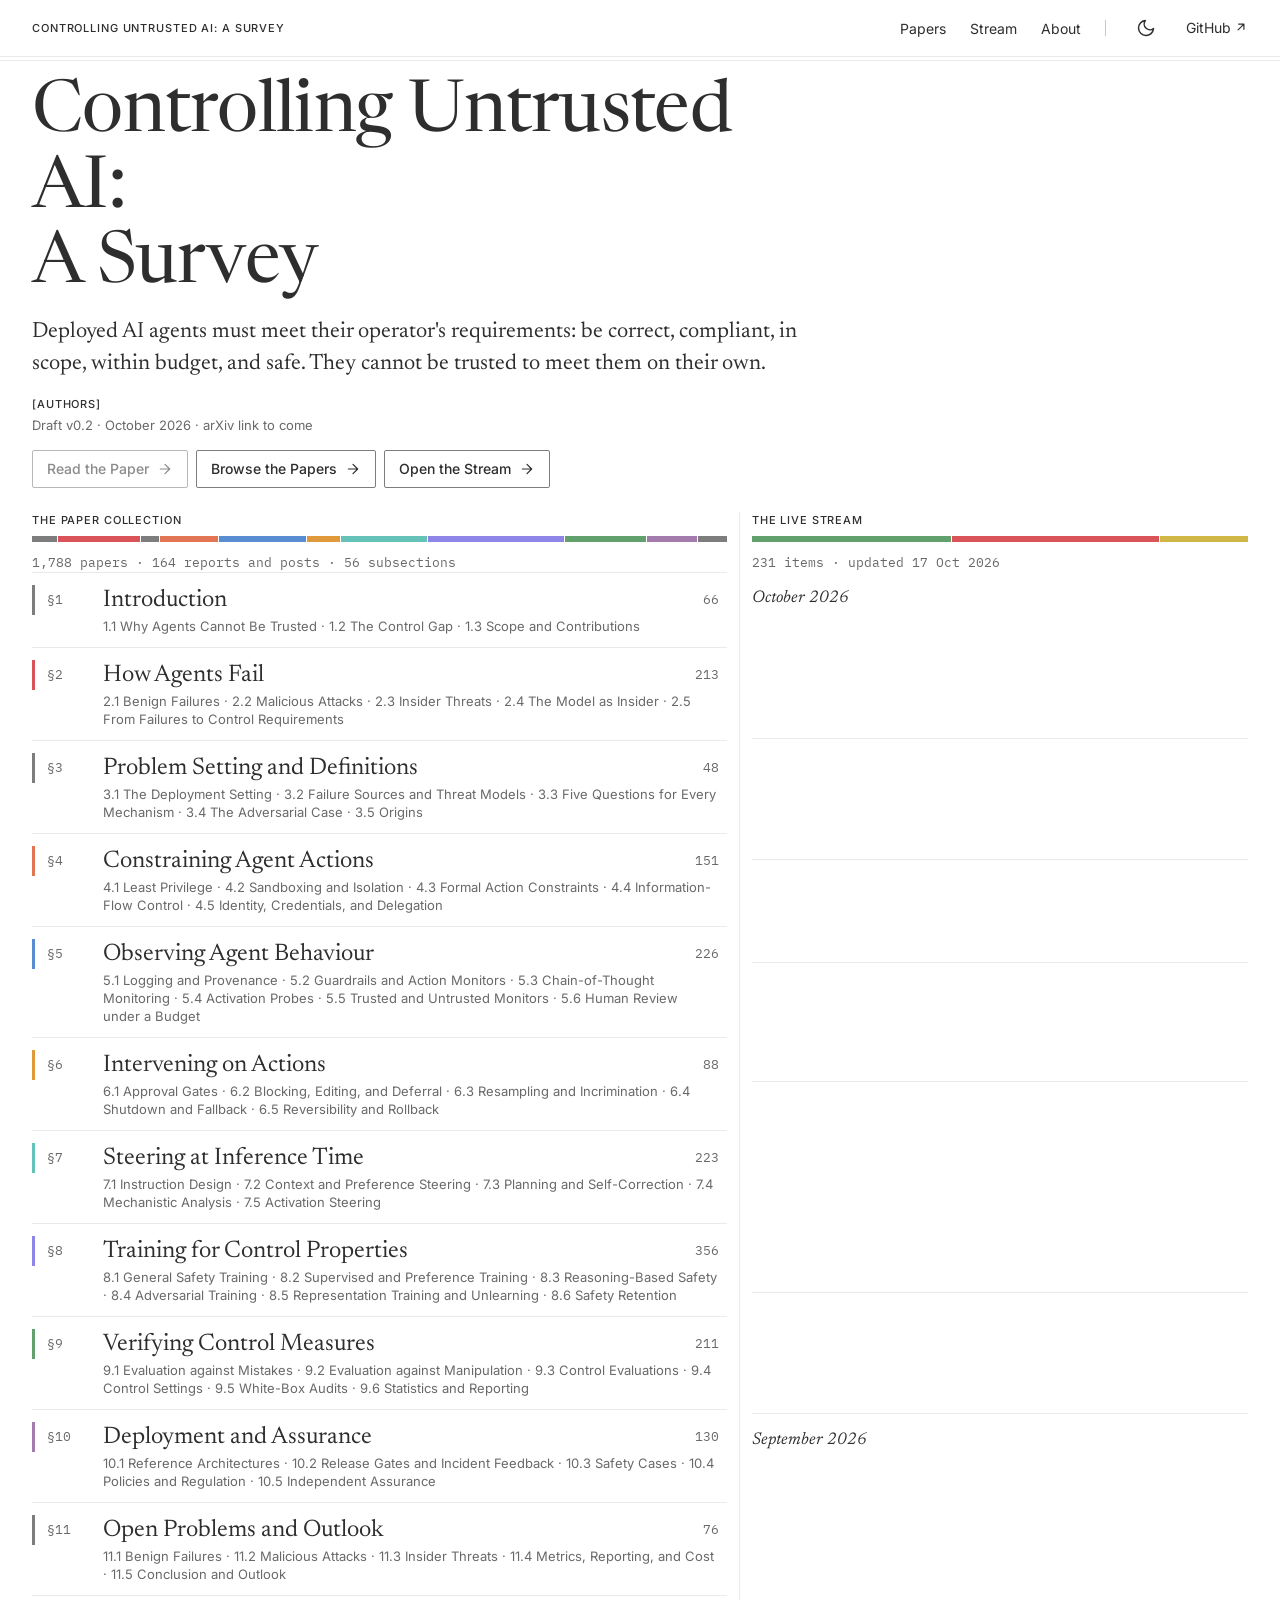
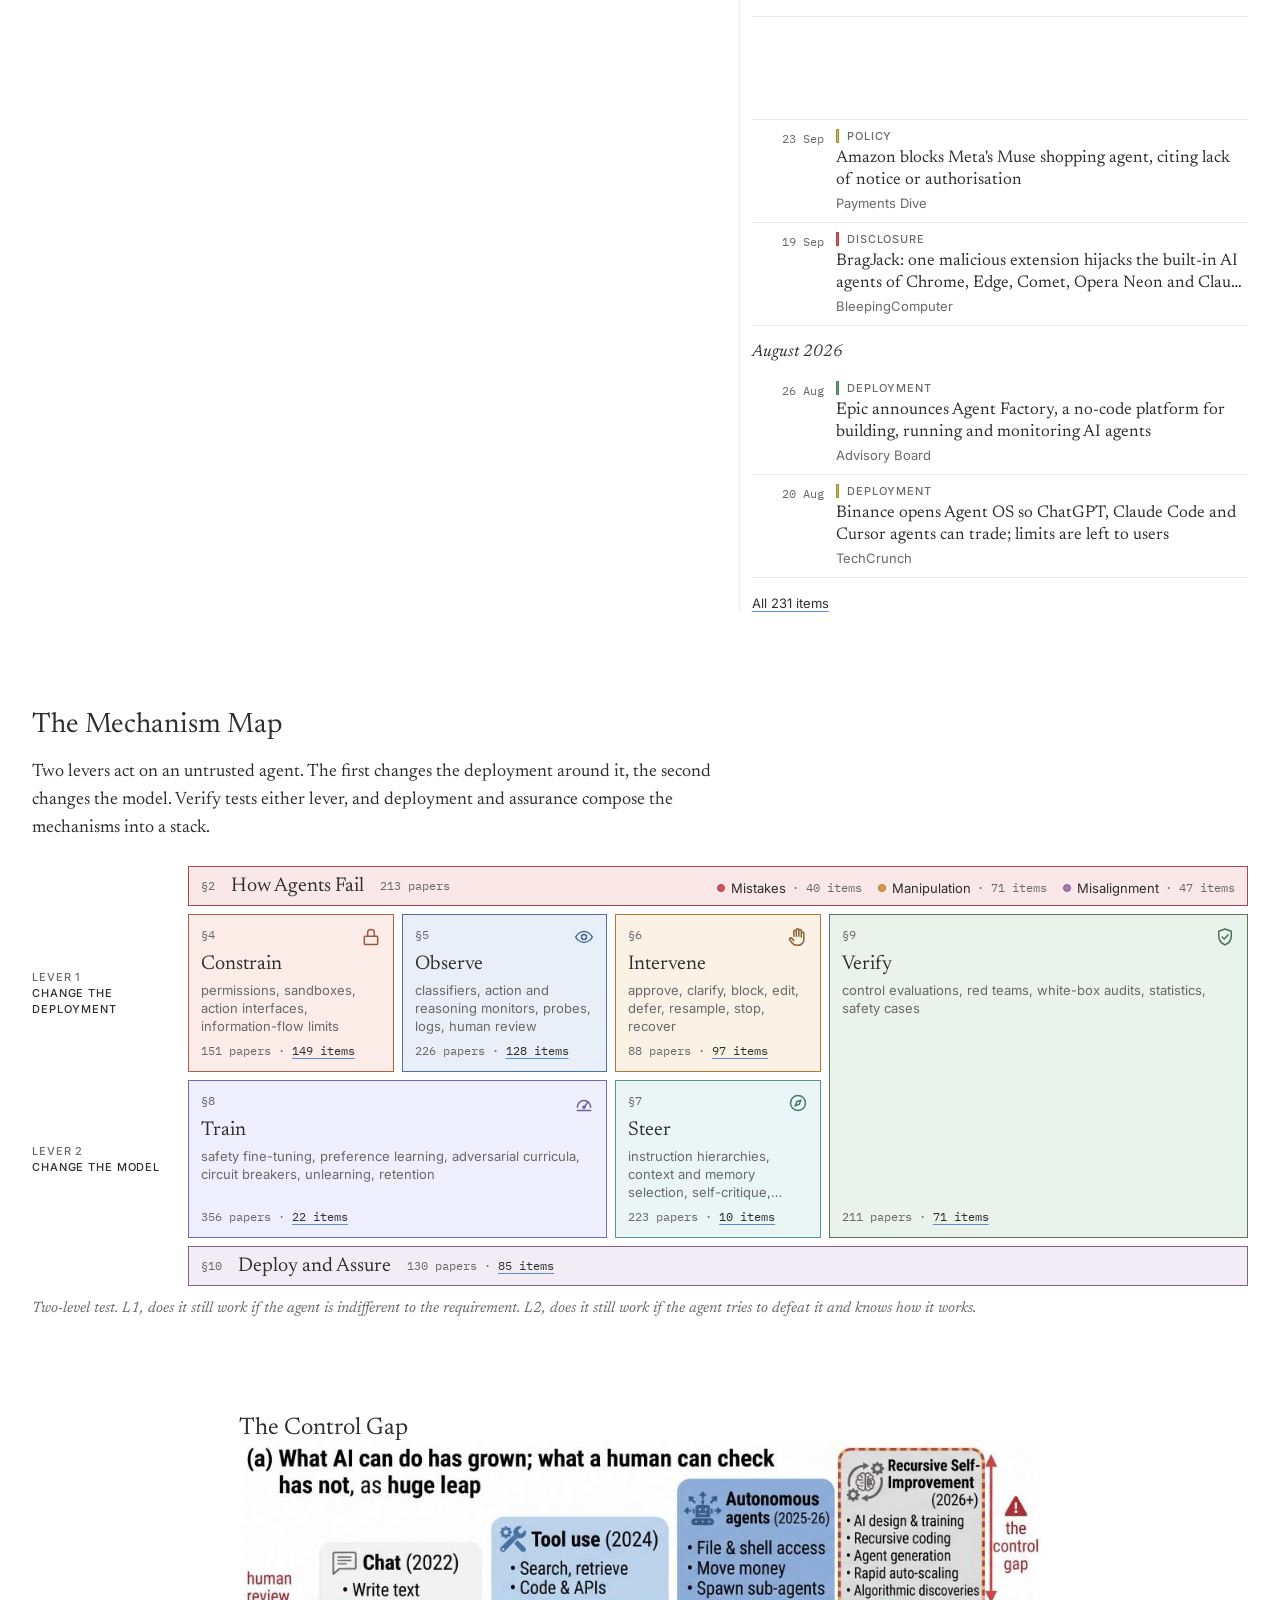
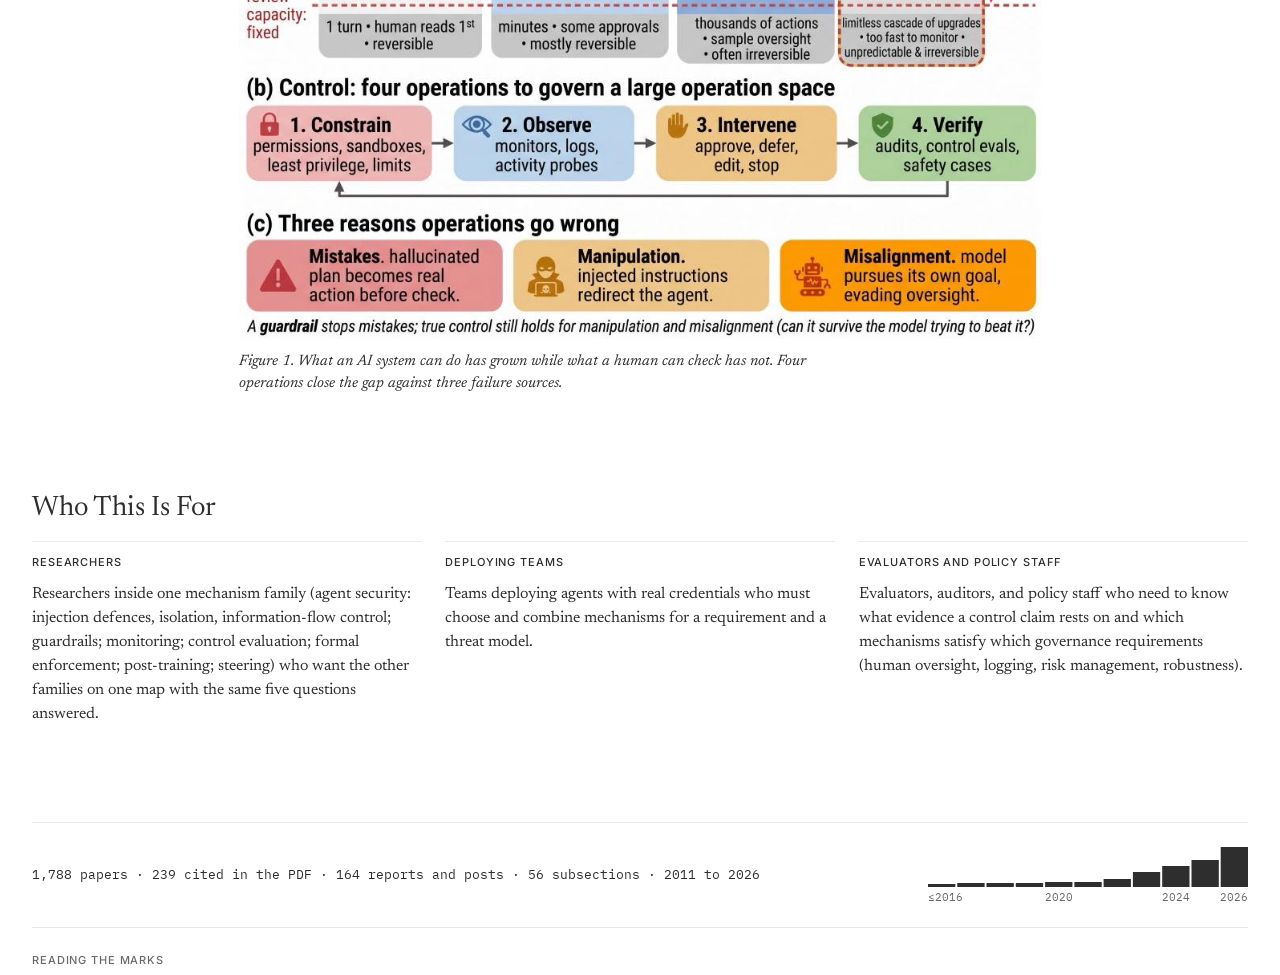
==== site/index.html @ 5420b5b0 "Companion site: corpus browser, live agent-deployment stream, data and collector pipeline Co-Authore" ====
<!doctype html>
<html lang="en">
<head>
<meta charset="utf-8">
<meta name="viewport" content="width=device-width, initial-scale=1">
<title>Controlling Untrusted AI: A Survey</title>
<meta name="description" content="A survey of control for untrusted AI agents with its full paper collection and a live stream of agent deployments in the wild, filed under the survey's taxonomy.">
<meta name="data-version" content="2026-10-17">
<meta name="color-scheme" content="light dark">
<meta name="theme-color" content="#FFFFFF" media="(prefers-color-scheme: light)">
<meta name="theme-color" content="#2E2E2E" media="(prefers-color-scheme: dark)">
<meta property="og:type" content="website">
<meta property="og:site_name" content="Controlling Untrusted AI: A Survey">
<meta property="og:title" content="Controlling Untrusted AI: A Survey">
<meta property="og:description" content="A survey of control for untrusted AI agents with its full paper collection and a live stream of agent deployments in the wild, filed under the survey's taxonomy.">
<meta property="og:url" content="https://yminglai.github.io/controlling-untrusted-ai/">
<meta property="og:image" content="https://yminglai.github.io/controlling-untrusted-ai/assets/img/og.png">
<meta property="og:image:alt" content="Controlling Untrusted AI: A Survey, with the eleven-section colour bar of the paper collection">
<meta name="twitter:card" content="summary_large_image">
<script>(function(){try{var q=new URLSearchParams(location.search).get("theme");var t=(q==="dark"||q==="light")?q:localStorage.getItem("cuai-theme");if(t!=="dark"&&t!=="light"){t=matchMedia("(prefers-color-scheme: dark)").matches?"dark":"light"}document.documentElement.setAttribute("data-theme",t)}catch(e){document.documentElement.setAttribute("data-theme","light")}})();</script>
<link rel="preconnect" href="https://fonts.googleapis.com">
<link rel="preconnect" href="https://fonts.gstatic.com" crossorigin>
<link rel="preload" as="style" href="https://fonts.googleapis.com/css2?family=Newsreader:ital,opsz,wght@0,6..72,400..700;1,6..72,400..500&amp;family=Inter:wght@400;500;600&amp;family=IBM+Plex+Mono&amp;display=swap">
<link rel="stylesheet" href="https://fonts.googleapis.com/css2?family=Newsreader:ital,opsz,wght@0,6..72,400..700;1,6..72,400..500&amp;family=Inter:wght@400;500;600&amp;family=IBM+Plex+Mono&amp;display=swap" media="print" onload="this.media='all'">
<noscript><link rel="stylesheet" href="https://fonts.googleapis.com/css2?family=Newsreader:ital,opsz,wght@0,6..72,400..700;1,6..72,400..500&amp;family=Inter:wght@400;500;600&amp;family=IBM+Plex+Mono&amp;display=swap"></noscript>
<link rel="stylesheet" href="assets/css/tokens.css">
<link rel="stylesheet" href="assets/css/site.css">
<link rel="icon" href="assets/img/favicon.svg" type="image/svg+xml">
<link rel="preload" href="data/stats.json" as="fetch" crossorigin>
<link rel="preload" href="data/taxonomy.json?v=2026-10-17" as="fetch" crossorigin>
</head>
<body>
<svg hidden xmlns="http://www.w3.org/2000/svg" aria-hidden="true">
  <symbol id="i-arrow-right" viewBox="0 0 24 24"><path d="M5 12h14M12 5l7 7-7 7"/></symbol>
  <symbol id="i-arrow-up-right" viewBox="0 0 24 24"><path d="M7 17 17 7M8 7h9v9"/></symbol>
  <symbol id="i-search" viewBox="0 0 24 24"><circle cx="11" cy="11" r="7"/><path d="m21 21-4.3-4.3"/></symbol>
  <symbol id="i-sliders" viewBox="0 0 24 24"><path d="M4 21v-7M4 10V3M12 21v-9M12 8V3M20 21v-5M20 12V3M1 14h6M9 8h6M17 16h6"/></symbol>
  <symbol id="i-chevron-down" viewBox="0 0 24 24"><path d="m6 9 6 6 6-6"/></symbol>
  <symbol id="i-x" viewBox="0 0 24 24"><path d="M18 6 6 18M6 6l12 12"/></symbol>
  <symbol id="i-sun" viewBox="0 0 24 24"><circle cx="12" cy="12" r="4"/><path d="M12 2v2M12 20v2M4.93 4.93l1.41 1.41M17.66 17.66l1.41 1.41M2 12h2M20 12h2M4.93 19.07l1.41-1.41M17.66 6.34l1.41-1.41"/></symbol>
  <symbol id="i-moon" viewBox="0 0 24 24"><path d="M21 12.79A9 9 0 1 1 11.21 3 7 7 0 0 0 21 12.79z"/></symbol>
  <symbol id="i-copy" viewBox="0 0 24 24"><rect x="9" y="9" width="13" height="13" rx="1"/><path d="M5 15H4a2 2 0 0 1-2-2V4a2 2 0 0 1 2-2h9a2 2 0 0 1 2 2v1"/></symbol>
  <symbol id="i-check" viewBox="0 0 24 24"><path d="M20 6 9 17l-5-5"/></symbol>
  <symbol id="i-link" viewBox="0 0 24 24"><path d="M10 13a5 5 0 0 0 7.54.54l3-3a5 5 0 0 0-7.07-7.07l-1.72 1.71M14 11a5 5 0 0 0-7.54-.54l-3 3a5 5 0 0 0 7.07 7.07l1.71-1.71"/></symbol>
  <symbol id="i-file" viewBox="0 0 24 24"><path d="M14 2H6a2 2 0 0 0-2 2v16a2 2 0 0 0 2 2h12a2 2 0 0 0 2-2V8z"/><path d="M14 2v6h6"/></symbol>
  <symbol id="i-list" viewBox="0 0 24 24"><path d="M8 6h13M8 12h13M8 18h13M3 6h.01M3 12h.01M3 18h.01"/></symbol>
  <symbol id="i-clock" viewBox="0 0 24 24"><circle cx="12" cy="12" r="9"/><path d="M12 7v5l3 2"/></symbol>
  <symbol id="i-download" viewBox="0 0 24 24"><path d="M21 15v4a2 2 0 0 1-2 2H5a2 2 0 0 1-2-2v-4M7 10l5 5 5-5M12 15V3"/></symbol>
  <symbol id="i-flag" viewBox="0 0 24 24"><path d="M4 15s1-1 4-1 5 2 8 2 4-1 4-1V3s-1 1-4 1-5-2-8-2-4 1-4 1zM4 22v-7"/></symbol>
  <symbol id="i-menu" viewBox="0 0 24 24"><path d="M3 12h18M3 6h18M3 18h18"/></symbol>
  <symbol id="i-lock" viewBox="0 0 24 24"><rect x="4" y="11" width="16" height="10" rx="1"/><path d="M8 11V7a4 4 0 0 1 8 0v4"/></symbol>
  <symbol id="i-eye" viewBox="0 0 24 24"><path d="M2 12s3.5-6.5 10-6.5S22 12 22 12s-3.5 6.5-10 6.5S2 12 2 12z"/><circle cx="12" cy="12" r="3"/></symbol>
  <symbol id="i-hand" viewBox="0 0 24 24"><path d="M7 11V5.5a1.5 1.5 0 0 1 3 0V11M10 10V3.5a1.5 1.5 0 0 1 3 0V11M13 10.5v-6a1.5 1.5 0 0 1 3 0V12M16 11.5V7.5a1.5 1.5 0 0 1 3 0V15a7 7 0 0 1-7 7h-1.5a7 7 0 0 1-5.5-2.7l-2.7-3.6a1.6 1.6 0 0 1 2.5-2L7 16.5"/></symbol>
  <symbol id="i-dial" viewBox="0 0 24 24"><path d="M4 17a8 8 0 1 1 16 0"/><path d="M12 17l4.5-5.5"/><circle cx="12" cy="17" r="1.2"/><path d="M4 21h16"/></symbol>
  <symbol id="i-compass" viewBox="0 0 24 24"><circle cx="12" cy="12" r="9"/><path d="m15.5 8.5-2 5-5 2 2-5z"/></symbol>
  <symbol id="i-shield-check" viewBox="0 0 24 24"><path d="M12 2.5 19.5 5v6.5c0 4.6-3.2 8-7.5 10-4.3-2-7.5-5.4-7.5-10V5z"/><path d="m8.5 12 2.5 2.5 4.5-5"/></symbol>
  <symbol id="i-layers" viewBox="0 0 24 24"><path d="m12 3 9 4.5-9 4.5-9-4.5z"/><path d="m3 12 9 4.5 9-4.5M3 16.5 12 21l9-4.5"/></symbol>
</svg>
<a class="skip-link" href="#main">Skip to content</a>
<header class="masthead masthead--double">
  <div class="wrap masthead__inner">
    <a class="masthead__title caps" href="index.html"><span class="long">Controlling Untrusted AI: A Survey</span><span class="short">Controlling Untrusted AI</span></a>
    <nav class="masthead__nav" aria-label="Site">
      <button class="menu-btn" type="button" aria-expanded="false" aria-controls="site-links"><svg class="icon" aria-hidden="true"><use href="#i-menu"/></svg>Menu</button>
      <ul class="masthead__links" id="site-links">
        <li><a class="nav__link" href="papers.html">Papers</a></li>
        <li><a class="nav__link" href="stream.html">Stream</a></li>
        <li><a class="nav__link" href="about.html">About</a></li>
        <li class="only-sheet"><a class="nav__link ext" href="https://github.com/yminglai/controlling-untrusted-ai" rel="noopener">GitHub<svg class="icon icon--ext" aria-hidden="true"><use href="#i-arrow-up-right"/></svg></a></li>
      </ul>
      <span class="masthead__sep" role="presentation"></span>
      <button class="theme-toggle" type="button" aria-label="Switch to dark theme"><svg class="icon i-moon" aria-hidden="true"><use href="#i-moon"/></svg><svg class="icon i-sun" aria-hidden="true"><use href="#i-sun"/></svg></button>
      <a class="nav__link masthead__gh ext" href="https://github.com/yminglai/controlling-untrusted-ai" rel="noopener">GitHub<svg class="icon icon--ext" aria-hidden="true"><use href="#i-arrow-up-right"/></svg></a>
    </nav>
  </div>
</header>
<main id="main">
  <div class="wrap">
    <section class="title-block grid12" aria-labelledby="title">
      <div class="span-8">
        <h1 class="title-block__title" id="title">Controlling Untrusted AI:<br>A Survey</h1>
        <p class="dek" data-bind="taxonomy.thesis|sentences:2">Deployed AI agents must meet their operator's requirements: be correct, compliant, in scope, within budget, and safe. They cannot be trusted to meet them on their own: they make mistakes, they can be redirected by what they read, and they may pursue objectives of their own.</p>
        <p class="byline caps">[Authors]</p>
        <p class="status">Draft v0.2 · October 2026 · arXiv link to come</p>
        <div class="title-block__actions">
          <a class="btn btn--arrow" aria-disabled="true" title="arXiv link to come" role="link">Read the Paper <svg class="icon" aria-hidden="true"><use href="#i-arrow-right"/></svg></a>
          <a class="btn btn--arrow" href="papers.html">Browse the Papers <svg class="icon" aria-hidden="true"><use href="#i-arrow-right"/></svg></a>
          <a class="btn btn--arrow" href="stream.html">Open the Stream <svg class="icon" aria-hidden="true"><use href="#i-arrow-right"/></svg></a>
        </div>
      </div>
    </section>

    <section class="spread" aria-label="The paper collection and the live stream">
      <div class="spread__left" id="collection">
        <h2 class="running-head">The Paper Collection</h2>
        <div class="sigbar sigbar--sections" id="sigbar-sections" role="img" aria-label="Papers per section"><span class="sigbar__seg sigbar__seg--empty"></span></div>
        <p class="countline"><span data-bind="stats.papers">1,788</span> papers · <span data-bind="stats.grey">164</span> reports and posts · <span data-bind="stats.subsections">56</span> subsections</p>
        <ol class="toc" id="toc" aria-label="Contents"></ol>
      </div>
      <div class="spread__rule" role="presentation"></div>
      <div class="spread__right" id="stream">
        <h2 class="running-head">The Live Stream</h2>
        <div class="sigbar sigbar--polarity" id="sigbar-polarity" role="img" aria-label="Items by polarity: good, bad, mixed"><span class="sigbar__seg sigbar__seg--empty"></span></div>
        <p class="countline" id="stream-count"><span data-bind="stats.stream_items">231</span> items · updated <span title="2026-10-17T00:00:00Z">17 Oct 2026</span></p>
        <ol class="ledger ledger--short ledger--reserve" id="ledger-short" aria-label="Most recent items"></ol>
        <p class="spread__foot" id="stream-foot" hidden><a href="stream.html">All <span data-bind="stats.stream_items">231</span> items</a></p>
      </div>
    </section>

    <section class="block" id="map" aria-labelledby="map-h">
      <h2 id="map-h">The Mechanism Map</h2>
      <p class="kicker">Two levers act on an untrusted agent. The first changes the deployment around it, the second changes the model. Verify tests either lever, and deployment and assurance compose the mechanisms into a stack.</p>
      <nav class="mech" id="mech" aria-label="Mechanism map"></nav>
      <p class="mech__test">Two-level test. L1, does it still work if the agent is indifferent to the requirement. L2, does it still work if the agent tries to defeat it and knows how it works.</p>
    </section>

    <section class="block grid12" id="gap" aria-labelledby="gap-h">
      <div class="span-8c">
        <h2 id="gap-h">The Control Gap</h2>
        <figure class="plate">
          <button type="button" class="plate__btn" id="plate-open" aria-label="Enlarge Figure 1"><img class="plate__img" src="assets/img/fig1_why_control_web.jpg" srcset="assets/img/fig1_why_control_1000.jpg 1000w, assets/img/fig1_why_control_web.jpg 1600w" sizes="(min-width: 1024px) 853px, calc(100vw - 32px)" width="1600" height="995" loading="lazy" alt="Figure 1 of the paper: a timeline from chat to tool use to autonomous agents to recursive self-improvement against a fixed line of human review capacity; beneath it the four operations Constrain, Observe, Intervene and Verify, and the three failure sources Mistakes, Manipulation and Misalignment."></button>
          <figcaption class="plate__caption">Figure 1. What an AI system can do has grown while what a human can check has not. Four operations close the gap against three failure sources.</figcaption>
        </figure>
        <dialog class="dialog" id="plate-dialog" aria-label="Figure 1, enlarged">
          <button type="button" class="btn--icon dialog__close" aria-label="Close"><svg class="icon" aria-hidden="true"><use href="#i-x"/></svg></button>
          <img src="assets/img/fig1_why_control_web.jpg" width="1600" height="995" alt="Figure 1, enlarged" loading="lazy">
        </dialog>
      </div>
    </section>

    <section class="block" id="readers" aria-labelledby="readers-h">
      <h2 id="readers-h">Who This Is For</h2>
      <div class="readers">
        <div class="readers__col"><h3>Researchers</h3><p data-bind="taxonomy.readers.0">Researchers inside one mechanism family (agent security: injection defences, isolation, information-flow control; guardrails; monitoring; control evaluation; formal enforcement; post-training; steering) who want the other families on one map with the same five questions answered.</p></div>
        <div class="readers__col"><h3>Deploying Teams</h3><p data-bind="taxonomy.readers.1">Teams deploying agents with real credentials who must choose and combine mechanisms for a requirement and a threat model.</p></div>
        <div class="readers__col"><h3>Evaluators and Policy Staff</h3><p data-bind="taxonomy.readers.2">Evaluators, auditors, and policy staff who need to know what evidence a control claim rests on and which mechanisms satisfy which governance requirements (human oversight, logging, risk management, robustness).</p></div>
      </div>
    </section>

    <section class="block" id="numbers" aria-labelledby="numbers-h">
      <h2 id="numbers-h" class="visually-hidden">By the Numbers</h2>
      <div class="statline">
        <p class="statline__items"><span data-bind="stats.papers">1,788</span> papers · <span data-bind="stats.cited">239</span> cited in the PDF · <span data-bind="stats.grey">164</span> reports and posts · <span data-bind="stats.subsections">56</span> subsections · <span data-bind="stats.years|firstkey">2011</span> to <span data-bind="stats.years|lastkey">2026</span></p>
        <div id="year-hist"></div>
      </div>
      <div class="key" id="key"></div>
    </section>
  </div>
</main>
<footer class="colophon">
  <div class="wrap">
    <p class="colophon__row colophon__row--mono">Data generated <span data-footer-generated>2026-10-17</span> · Stream updated <span data-footer-stream>17 Oct 2026</span></p>
    <p class="colophon__row"><a class="ext" href="https://github.com/yminglai/controlling-untrusted-ai/issues/new?template=submit_item.yml" target="_blank" rel="noopener">Submit an item<svg class="icon icon--ext" aria-hidden="true"><use href="#i-arrow-up-right"/></svg></a> <a href="about.html#cite">Cite</a> <a href="about.html#data">Data</a> <a class="ext" href="https://github.com/yminglai/controlling-untrusted-ai" rel="noopener">GitHub<svg class="icon icon--ext" aria-hidden="true"><use href="#i-arrow-up-right"/></svg></a> <span>No analytics, no cookies, no trackers. Typefaces served by Google Fonts.</span> <a class="ext" href="https://github.com/yminglai/controlling-untrusted-ai/blob/main/LICENSE" rel="noopener">CC BY 4.0 for text and data<svg class="icon icon--ext" aria-hidden="true"><use href="#i-arrow-up-right"/></svg></a></p>
  </div>
</footer>
<script type="module">
import { initPage, loadStream, fetchJSON, bindStats, renderLedgerRows, polarityBar, polarityCounts, fmtInt, fmtDateLong, onIdle, esc, icon, withinDays, ISSUE_URL } from "./assets/js/common.js";
import * as T from "./assets/js/taxonomy.js";

const $ = (s) => document.querySelector(s);
const statsP = initPage();
const taxP = T.loadTaxonomy().catch(() => null);
const [stats, tax] = await Promise.all([statsP, taxP]);

if (tax) {
  bindStats(stats || {}, { taxonomy: tax });
  T.renderSectionBar($("#sigbar-sections"), stats);
  T.renderToc($("#toc"));
  T.renderMechanismMap($("#mech"), stats, null);
  T.renderKey($("#key"));
}
if (stats) T.renderYearHistogram($("#year-hist"), stats.years);

/* the live stream column: the polarity bar and the map's item counts come from stats.json at once; the twelve rows
   come from stream_recent.json after first paint (stream.json, 650 KB, is the fallback when the small file is absent) */
const ledger = $("#ledger-short"), countLine = $("#stream-count"), foot = $("#stream-foot");
function emptyLedger() {
  ledger.classList.remove("ledger--reserve");
  ledger.innerHTML = "";
  countLine.textContent = "No items yet";
  ledger.insertAdjacentHTML("afterend", `<div class="empty">The ledger opens with the first verified sweep.<div class="empty__actions"><a class="btn btn--arrow" href="${ISSUE_URL}" target="_blank" rel="noopener">Submit an item ${icon("arrow-up-right")}</a></div></div>`);
}
function failedLedger() {
  ledger.classList.remove("ledger--reserve");
  ledger.innerHTML = "";
  ledger.insertAdjacentHTML("afterend", `<div class="error" role="status">The stream could not be loaded.<div class="error__retry"><a class="btn btn--arrow" href="stream.html">All items ${icon("arrow-right")}</a></div></div>`);
}
if (!stats || !(stats.stream_items > 0)) {
  emptyLedger();
} else {
  if (stats.stream_polarity) polarityBar($("#sigbar-polarity"), stats.stream_polarity);
  if (tax && stats.stream_per_op) T.updateMechanismCounts($("#mech"), { sources: stats.stream_per_source || {}, ops: stats.stream_per_op, subs: stats.stream_per_sub || {} });
  onIdle(async () => {
    const version = stats.stream_updated || stats.generated;
    let recent = null;
    try { const r = await fetchJSON("data/stream_recent.json", { version }); if (r && Array.isArray(r.items)) recent = r; } catch (e) { recent = null; }
    if (!recent) {
      try {
        const stream = await loadStream(stats);
        if (stream && Array.isArray(stream.items)) {
          const items = stream.items.slice().sort((a, b) => (a.date < b.date ? 1 : a.date > b.date ? -1 : 0));
          recent = { generated: stream.generated, items: items.slice(0, 12) };
          polarityBar($("#sigbar-polarity"), polarityCounts(items));
          if (tax) T.updateMechanismCounts($("#mech"), T.streamCounts(items));
        }
      } catch (e) { recent = null; }
    }
    if (!recent) { failedLedger(); return; }
    if (!recent.items.length) { emptyLedger(); return; }
    const items = recent.items.slice(0, 12);
    const showNew = items.some((it) => !withinDays(it.verified_on, 7));   /* when every row is new the dot says nothing */
    ledger.replaceChildren(renderLedgerRows(items, { mode: "short", showNew }));
    ledger.classList.remove("ledger--reserve");
    countLine.innerHTML = `${fmtInt(stats.stream_items)} items · updated <span title="${esc(recent.generated || "")}">${esc(fmtDateLong(recent.generated || stats.stream_updated))}</span>`;
    foot.hidden = false;
    foot.querySelector("a").innerHTML = `All ${fmtInt(stats.stream_items)} items`;
  });
}

/* Figure 1 in a native dialog */
const dlg = $("#plate-dialog");
$("#plate-open").addEventListener("click", () => dlg.showModal());
dlg.querySelector(".dialog__close").addEventListener("click", () => dlg.close());
dlg.addEventListener("click", (e) => { if (e.target === dlg) dlg.close(); });
</script>
</body>
</html>
---- site/assets/css/tokens.css ----
/* tokens.css: every custom property of the site. Component CSS reads roles and --c only; it never names a hue.
   Source: design/DESIGN.md section 3. Light theme on :root, dark theme on [data-theme="dark"]. */
:root {
  /* palette, from BRIEF.md, used only through roles and --c */
  --ink:#2E2E2E; --gray:#7D7D7D; --gray-mid:#C7C7C7; --gray-light:#EAEAEA; --panel:#F7F7F7; --white:#FFFFFF; --link:#598DD2;
  --coral:#D95358; --terracotta:#E27553; --blue:#598DD2; --amber:#E09A3B; --teal:#65C2B9; --periwinkle:#8D86E8;
  --forest:#62A16E; --purple:#A37CAD; --gold:#D1B745; --sky:#6FCBEF; --pink:#E072AF; --sand:#C7A678; --slate:#75A4B5;
  /* sections */
  --c-s1:var(--gray); --c-s2:var(--coral); --c-s3:var(--gray); --c-s4:var(--terracotta); --c-s5:var(--blue); --c-s6:var(--amber);
  --c-s7:var(--teal); --c-s8:var(--periwinkle); --c-s9:var(--forest); --c-s10:var(--purple); --c-s11:var(--gray);
  /* operations */
  --c-failures:var(--coral); --c-constrain:var(--terracotta); --c-observe:var(--blue); --c-intervene:var(--amber);
  --c-steer:var(--teal); --c-train:var(--periwinkle); --c-verify:var(--forest); --c-deploy:var(--purple);
  /* failure sources, polarity, item classes */
  --c-mistakes:var(--coral); --c-manipulation:var(--amber); --c-misalignment:var(--purple);
  --c-good:var(--forest); --c-bad:var(--coral); --c-mixed:var(--gold);
  --c-report:var(--sand); --c-verified:var(--slate);
  /* the current colour; attribute selectors below set it, gray when nothing does */
  --c:var(--gray);
  /* roles, light */
  --bg:var(--white); --bg-panel:var(--panel); --fg:var(--ink);
  --fg-muted:color-mix(in srgb, var(--gray) 75%, var(--ink));          /* #696969, 5.49:1 on white, 5.12:1 on panel */
  --rule:var(--gray-light); --rule-strong:var(--gray-mid);
  --link-underline:var(--link); --focus:var(--link); --mark-bg:var(--panel);
  --control-border:var(--gray);                                            /* inputs, buttons, plain chips: 4.12:1 on white, 3.9:1 on panel */
  --tint:14%; --c-text-mix:60%;                                           /* derived colour: see the * block */
  --scrim:rgb(46 46 46 / 0.4); --shadow-float:0 0 0 1px var(--rule-strong), 0 24px 48px -12px rgb(46 46 46 / 0.24);
  /* type */
  --serif:"Newsreader","Newsreader Fallback","Iowan Old Style","Palatino Linotype",Charter,Georgia,serif;
  --sans:"Inter","Inter Fallback",system-ui,-apple-system,"Segoe UI",Roboto,Helvetica,Arial,sans-serif;
  --mono:"IBM Plex Mono",ui-monospace,"SF Mono",Menlo,Consolas,monospace;
  --cjk:"Newsreader","Songti SC","Noto Serif CJK SC","PingFang SC","Hiragino Sans GB","Microsoft YaHei",serif;
  --fs-display:clamp(40px,6vw,72px); --lh-display:1.05;   /* landing title */
  --fs-page:44px; --lh-page:48px;                           /* page titles, section heads */
  --fs-drawer:32px; --lh-drawer:38px;                       /* drawer label */
  --fs-h2:28px; --lh-h2:34px;                               /* subsection and about heads */
  --fs-h3:24px; --lh-h3:30px;                               /* contents rows, month heads */
  --fs-dek:22px; --lh-dek:32px;
  --fs-row-title:20px; --lh-row-title:26px;                 /* ledger titles, map nodes */
  --fs-label:18px; --lh-label:24px;                         /* card labels; purpose text 18/28 */
  --fs-body:16px; --lh-body:24px;                           /* summaries; About essay 18/30 */
  --fs-ui:15px; --lh-ui:21px;                               /* card titles */
  --fs-ui-s:14px; --lh-ui-s:20px;                           /* nav, inputs, rail */
  --fs-meta:13px; --lh-meta:18px;                           /* meta, chips, counts */
  --fs-caps:11px; --lh-caps:16px; --ls-caps:0.08em;         /* small caps */
  --fs-mono-s:12px; --fs-mono-xs:11px;
  /* spacing, 4 px base */
  --s1:4px; --s2:8px; --s3:12px; --s4:16px; --s5:24px; --s6:32px; --s7:48px; --s8:64px; --s9:96px; --s10:128px;
  --gutter:24px; --margin:48px; --content-max:1280px; --measure:68ch; --measure-dek:68ch;
  /* shape */
  --r0:0; --r-chip:2px; --r-input:3px; --hairline:1px solid var(--rule); --hairline-strong:1px solid var(--rule-strong); --colour-rule:3px;
  /* layers */
  --z-rail:10; --z-sticky:20; --z-masthead:30; --z-sheet:40; --z-drawer:50; --z-toast:60;
  /* motion */
  --t-hover:120ms; --t-toggle:200ms; --t-drawer:260ms; --ease:cubic-bezier(.2,.7,.2,1);
  /* breakpoints: 390, 768, 1024, 1440 */
  color-scheme: light;
}
[data-theme="dark"] {
  --bg:var(--ink); --bg-panel:color-mix(in srgb, var(--ink) 90%, white);   /* #434343 */
  --fg:var(--gray-light); --fg-muted:var(--gray-mid);                         /* 11.29:1 and 8.03:1 on ink */
  --rule:color-mix(in srgb, var(--gray) 50%, var(--ink)); --rule-strong:var(--gray);
  --link-underline:color-mix(in srgb, var(--link) 75%, white); --focus:color-mix(in srgb, var(--link) 75%, white);  /* #82AADD, 5.65:1 */
  --mark-bg:color-mix(in srgb, var(--ink) 90%, white);
  --control-border:color-mix(in srgb, var(--gray) 75%, white);             /* #9E9E9E, 5.45:1 on ink, 3.88:1 on the dark panel */
  --tint:18%;
  --scrim:rgb(0 0 0 / 0.5); --shadow-float:0 0 0 1px var(--rule-strong), 0 24px 48px -12px rgb(0 0 0 / 0.6);
  color-scheme: dark;
}
/* Derived colours. A custom property that references --c must be declared on the element that carries --c
   (or below it), otherwise it would be computed once at :root with no --c; so these are declared on every
   element and recomputed from the inherited --c. */
*, ::before, ::after {
  --c-tint:color-mix(in srgb, var(--c) var(--tint), var(--bg));
  --c-border:color-mix(in srgb, var(--c) 70%, var(--ink));
  --c-text:color-mix(in srgb, var(--c) var(--c-text-mix), var(--ink));
  --mark-outline:color-mix(in srgb, var(--c) 70%, var(--ink));          /* 1 px on small marks, light only */
}
[data-theme="dark"] *, [data-theme="dark"] ::before, [data-theme="dark"] ::after {
  --c-border:var(--c);
  --c-text:color-mix(in srgb, var(--c) 65%, white);
  --mark-outline:transparent;
}
/* Dark theme, raw hues on the lighter panel surface (#434343) fall under 3:1 (coral 2.51, purple 2.85, gray 2.40):
   marks and dashes inside expanded rows, hovered rows and cards, and the panel blocks take a lightened outline. */
[data-theme="dark"] :is(.is-expanded, .card:hover, .rail__row:hover, .rail__sub:hover, .toc__row:hover, .pipeline, .notes__takeaway, .bibtex, .sections-table tbody tr:hover, .sections-table__summary:hover) *,
[data-theme="dark"] :is(.is-expanded, .card:hover, .rail__row:hover, .rail__sub:hover, .toc__row:hover, .pipeline, .notes__takeaway, .bibtex, .sections-table tbody tr:hover, .sections-table__summary:hover) ::before {
  --mark-outline:color-mix(in srgb, var(--c) 55%, white);
}
/* --c from data attributes: one rule per identity */
[data-section="s1"]{--c:var(--c-s1)} [data-section="s2"]{--c:var(--c-s2)} [data-section="s3"]{--c:var(--c-s3)} [data-section="s4"]{--c:var(--c-s4)}
[data-section="s5"]{--c:var(--c-s5)} [data-section="s6"]{--c:var(--c-s6)} [data-section="s7"]{--c:var(--c-s7)} [data-section="s8"]{--c:var(--c-s8)}
[data-section="s9"]{--c:var(--c-s9)} [data-section="s10"]{--c:var(--c-s10)} [data-section="s11"]{--c:var(--c-s11)}
[data-op="failures"]{--c:var(--c-failures)} [data-op="constrain"]{--c:var(--c-constrain)} [data-op="observe"]{--c:var(--c-observe)}
[data-op="intervene"]{--c:var(--c-intervene)} [data-op="steer"]{--c:var(--c-steer)} [data-op="train"]{--c:var(--c-train)}
[data-op="verify"]{--c:var(--c-verify)} [data-op="deploy"]{--c:var(--c-deploy)}
[data-source="mistakes"]{--c:var(--c-mistakes)} [data-source="manipulation"]{--c:var(--c-manipulation)} [data-source="misalignment"]{--c:var(--c-misalignment)}
[data-polarity="good"]{--c:var(--c-good)} [data-polarity="bad"]{--c:var(--c-bad)} [data-polarity="mixed"]{--c:var(--c-mixed)}
[data-c="report"]{--c:var(--c-report)} [data-c="verified"]{--c:var(--c-verified)} [data-c="gray"]{--c:var(--gray)} [data-c="fg"]{--c:var(--fg)}
[data-section="s6"],[data-op="intervene"],[data-source="manipulation"],[data-section="s7"],[data-op="steer"],[data-polarity="mixed"],[data-c="report"] { --c-text-mix:50%; }
@media (prefers-reduced-motion: reduce) { :root { --t-hover:0ms; --t-toggle:0ms; --t-drawer:0ms; } }
---- site/assets/css/site.css ----
/* site.css: reset, type, layout primitives and every shared component (design/DESIGN.md section 8).
   Page-scoped rules live in papers.css and stream.css. Hues are read only through --c and the role tokens. */

/* ---- fonts: metric fallbacks so layout does not shift when web fonts arrive or fail ---- */
@font-face { font-family: "Newsreader Fallback"; src: local("Georgia"); size-adjust: 97%; }
@font-face { font-family: "Inter Fallback"; src: local("Arial"); size-adjust: 93%; }

/* ---- reset ---- */
*, ::before, ::after { box-sizing: border-box; }
html { -webkit-text-size-adjust: 100%; scroll-padding-top: var(--sticky-h, 72px); }
body { margin: 0; background: var(--bg); color: var(--fg); font: 400 var(--fs-body)/var(--lh-body) var(--sans); font-variant-numeric: tabular-nums lining-nums; -webkit-font-smoothing: antialiased; }
h1, h2, h3, h4, p, ul, ol, dl, dd, figure, pre { margin: 0; }
ul, ol { padding: 0; }
img, svg { display: block; max-width: 100%; }
button, input, select, textarea { font: inherit; color: inherit; }
button { background: none; border: 0; padding: 0; cursor: pointer; }
a { color: var(--fg); text-decoration: underline 1px var(--link-underline); text-underline-offset: 3px; }
a:hover { text-decoration-thickness: 2px; }
:focus-visible { outline: 2px solid var(--focus); outline-offset: 2px; }
[hidden] { display: none !important; }
[aria-disabled="true"], .is-disabled { opacity: .55; }
::selection { background: var(--c-tint); }
mark { background: var(--mark-bg); color: inherit; text-decoration: underline 1px; }
[lang="zh-Hans"] { font-family: var(--cjk); font-size: 16px; line-height: 29px; }
.serif, h1, h2, h3 { font-family: var(--serif); font-weight: 400; font-optical-sizing: auto; }
.mono { font-family: var(--mono); }
.caps { font: 500 var(--fs-caps)/var(--lh-caps) var(--sans); letter-spacing: var(--ls-caps); text-transform: uppercase; }
.measure { max-width: var(--measure); }
.visually-hidden { position: absolute !important; width: 1px; height: 1px; margin: -1px; padding: 0; overflow: hidden; clip: rect(0 0 0 0); white-space: nowrap; border: 0; }
.clamp-1, .clamp-2, .clamp-3 { display: -webkit-box; -webkit-box-orient: vertical; overflow: hidden; }
.clamp-1 { -webkit-line-clamp: 1; } .clamp-2 { -webkit-line-clamp: 2; } .clamp-3 { -webkit-line-clamp: 3; }
.muted { color: var(--fg-muted); }
.icon { width: 20px; height: 20px; fill: none; stroke: currentColor; stroke-width: 1.8; stroke-linecap: round; stroke-linejoin: round; flex: none; }
.icon--s { width: 14px; height: 14px; stroke-width: 2; }
.ext .icon, .icon--ext { width: 14px; height: 14px; stroke-width: 2; display: inline-block; vertical-align: -1px; margin-left: 3px; }
.num { font-family: var(--mono); font-variant-numeric: tabular-nums; }

/* ---- layout ---- */
.wrap { max-width: calc(var(--content-max) + 2 * var(--margin)); margin-inline: auto; padding-inline: var(--margin); }
.grid12 { display: grid; grid-template-columns: repeat(12, minmax(0, 1fr)); column-gap: var(--gutter); }
.span-8 { grid-column: span 8; } .span-8c { grid-column: 3 / span 8; }
.block { margin-top: var(--s9); }
.block > h2, .h2 { font-size: var(--fs-h2); line-height: var(--lh-h2); margin-bottom: var(--s4); }
.kicker { font: 400 var(--fs-label)/28px var(--serif); max-width: var(--measure); margin-bottom: var(--s5); }
main { display: block; }

/* ---- skip link ---- */
.skip-link { position: absolute; left: var(--s4); top: -100px; z-index: var(--z-toast); padding: 8px 12px; background: var(--bg); color: var(--fg); border: 2px solid var(--fg); font: 500 var(--fs-ui-s)/var(--lh-ui-s) var(--sans); text-decoration: none; }
.skip-link:focus { top: var(--s2); }

/* ---- masthead ---- */
.masthead { position: sticky; top: 0; z-index: var(--z-masthead); background: var(--bg); border-bottom: var(--hairline); }
.masthead--double { border-bottom: 0; }
.masthead--double::after { content: ""; display: block; height: 5px; border-top: var(--hairline); border-bottom: var(--hairline); }
.masthead__inner { height: 56px; display: flex; align-items: center; justify-content: space-between; gap: var(--s4); }
.masthead__title { text-decoration: none; color: var(--fg); white-space: nowrap; }
.masthead__title .long { display: inline; } .masthead__title .short { display: none; }
.masthead__nav { display: flex; align-items: center; gap: var(--s5); }
.masthead__links { display: flex; align-items: center; gap: var(--s5); list-style: none; }
.masthead__links .only-sheet { display: none; }
.nav__link { font: 400 var(--fs-ui-s)/var(--lh-ui-s) var(--sans); text-decoration: none; color: var(--fg); position: relative; padding: 4px 0; }
.nav__link:hover { text-decoration: underline 1px var(--link-underline); text-underline-offset: 6px; }
.nav__link[aria-current="page"] { text-decoration: underline 2px var(--fg); text-underline-offset: 6px; }
.nav__dot { display: inline-block; width: 6px; height: 6px; border-radius: 50%; background: var(--c-good); margin-left: 6px; vertical-align: 2px; }
.masthead__sep { width: 1px; height: 16px; background: var(--rule-strong); }
.theme-toggle, .btn--icon, .menu-btn { display: inline-flex; align-items: center; justify-content: center; width: 32px; height: 32px; border-radius: var(--r-chip); color: var(--fg); transition: background var(--t-hover); }
.theme-toggle:hover, .btn--icon:hover, .menu-btn:hover { background: var(--bg-panel); }
.theme-toggle .i-sun { display: none; } [data-theme="dark"] .theme-toggle .i-sun { display: block; } [data-theme="dark"] .theme-toggle .i-moon { display: none; }
.menu-btn { display: none; width: auto; padding: 0 8px; gap: 6px; font: 500 var(--fs-ui-s)/var(--lh-ui-s) var(--sans); }

/* ---- running head, signature bar, count line ---- */
.running-head { font: 500 var(--fs-caps)/var(--lh-caps) var(--sans); letter-spacing: var(--ls-caps); text-transform: uppercase; }
.sigbar { display: flex; height: 6px; gap: 1px; margin: var(--s2) 0 var(--s3); }
.sigbar__seg { flex: 1 1 0; background: var(--c); min-width: 2px; }
.sigbar__seg--empty { background: var(--rule); }
.countline { font: 400 var(--fs-meta)/var(--lh-meta) var(--mono); color: var(--fg-muted); }

/* ---- title block ---- */
.title-block { padding: var(--s4) 0 var(--s5); }
.title-block__title { font-size: var(--fs-display); line-height: var(--lh-display); letter-spacing: -0.01em; margin-bottom: var(--s3); }
.dek { font: 400 var(--fs-dek)/var(--lh-dek) var(--serif); max-width: var(--measure-dek); margin-bottom: var(--s4); }
.byline { margin-bottom: var(--s1); }
.status { font: 400 var(--fs-meta)/var(--lh-meta) var(--sans); color: var(--fg-muted); }
.title-block__actions { display: flex; flex-wrap: wrap; gap: var(--s2); margin-top: var(--s4); }

/* ---- buttons ---- */
.btn { display: inline-flex; align-items: center; gap: 8px; padding: 8px 14px; border: 1px solid var(--control-border); border-radius: var(--r-chip); background: var(--bg); color: var(--fg); font: 500 var(--fs-ui-s)/var(--lh-ui-s) var(--sans); text-decoration: none; cursor: pointer; white-space: nowrap; transition: background var(--t-hover), border-color var(--t-hover); }
.btn:hover, .btn:active { background: var(--bg-panel); }
.btn[aria-disabled="true"] { cursor: not-allowed; }
.btn[aria-disabled="true"]:hover { background: var(--bg); }
.btn--arrow .icon { width: 16px; height: 16px; }
.btn--ghost { border-color: transparent; }
.btn--sm { padding: 4px 10px; font-size: var(--fs-meta); }
.btn--icon { border: 1px solid var(--control-border); }
/* pressed icon button (density toggles on papers and stream): --fg fill, --bg glyph, also under hover */
.btn--icon[aria-pressed="true"], .btn--icon[aria-pressed="true"]:hover { background: var(--fg); color: var(--bg); border-color: var(--fg); }

/* ---- the Spread ---- */
.spread { display: grid; grid-template-columns: minmax(0, 7fr) 1px minmax(0, 5fr); column-gap: var(--s3); }
.spread__rule { background: var(--rule); }
.spread__foot { margin-top: var(--s4); font: 400 var(--fs-meta)/var(--lh-meta) var(--sans); }

/* ---- contents ---- */
.toc { list-style: none; border-top: var(--hairline); }
.toc__row { position: relative; display: grid; grid-template-columns: var(--colour-rule) 2.75rem minmax(0, 1fr) auto; column-gap: var(--s3); padding: var(--s3) var(--s2) var(--s3) 0; border-bottom: var(--hairline); transition: background var(--t-hover); }
.toc__row:hover { background: var(--bg-panel); }
.toc__rule { grid-row: 1 / -1; width: var(--colour-rule); background: var(--c); }
.toc__num { font: 400 var(--fs-meta)/var(--lh-h3) var(--mono); color: var(--fg-muted); }
.toc__title { font: 400 var(--fs-h3)/var(--lh-h3) var(--serif); }
.toc__title a { text-decoration: none; }
.toc__title a:hover { text-decoration: underline 1px var(--link-underline); text-underline-offset: 4px; }
.toc__count { grid-column: 4; grid-row: 1; font: 400 var(--fs-meta)/var(--lh-h3) var(--mono); color: var(--fg-muted); text-align: right; }
.toc__subs { grid-column: 3 / -1; font: 400 var(--fs-meta)/var(--lh-meta) var(--sans); color: var(--fg-muted); margin-top: 2px; }
.toc__subs a { color: inherit; text-decoration: none; }
.toc__subs a:hover { color: var(--fg); text-decoration: underline 1px var(--link-underline); }
.toc__chevron { display: none; }

/* ---- mechanism map ---- */
.mech { display: grid; grid-template-columns: 148px repeat(5, minmax(0, 1fr)); grid-template-rows: 40px auto auto 40px; gap: 8px; }
.mech__bar, .mech__node { position: relative; background: var(--c-tint); border: 1px solid var(--c-border); transition: box-shadow var(--t-hover); }
.mech__bar:hover, .mech__node:hover, .mech__bar:has(:focus-visible), .mech__node:has(:focus-visible) { box-shadow: inset 0 0 0 2px var(--c-border); }
.mech__bar { grid-column: 2 / -1; display: flex; align-items: center; gap: var(--s4); padding: 0 var(--s3); min-height: 40px; }
.mech__bar .mech__num { line-height: 20px; }
.mech__bar .mech__label { font-size: var(--fs-row-title); line-height: 26px; }
.mech__bar .mech__counts { margin-top: 0; padding-top: 0; align-self: center; }
.mech__sources { display: flex; gap: var(--s4); margin-left: auto; list-style: none; }
.mech__source { display: inline-flex; align-items: center; gap: 6px; font: 400 var(--fs-meta)/var(--lh-meta) var(--sans); text-decoration: none; position: relative; z-index: 1; }
.mech__source:hover { text-decoration: underline 1px var(--link-underline); }
.mech__source .mech__counts { margin: 0; }
.mech__lever { grid-column: 1; align-self: center; font: 500 var(--fs-caps)/var(--lh-caps) var(--sans); letter-spacing: var(--ls-caps); text-transform: uppercase; color: var(--fg-muted); padding-right: var(--s3); }
.mech__lever b { display: block; font-weight: 500; color: var(--fg); }
.mech__node { min-height: 112px; padding: var(--s3); display: flex; flex-direction: column; gap: 4px; }
.mech__node--tall { grid-column: 5 / span 2; grid-row: 2 / span 2; }
.mech__node--wide { grid-column: span 2; }
.mech__top { display: flex; justify-content: space-between; align-items: flex-start; }
.mech__num { font: 400 var(--fs-mono-s)/16px var(--mono); color: var(--fg-muted); }
.mech__glyph { color: var(--c-text); }
.mech__label { font: 400 var(--fs-row-title)/var(--lh-row-title) var(--serif); text-decoration: none; }
.mech__label::after { content: ""; position: absolute; inset: 0; }
.mech__keys { font: 400 var(--fs-meta)/var(--lh-meta) var(--sans); color: var(--fg-muted); }
.mech__node { min-height: 128px; }
.mech__counts { margin-top: auto; font: 400 var(--fs-mono-s)/16px var(--mono); color: var(--fg-muted); padding-top: 4px; }
.mech__counts a { position: relative; z-index: 1; color: var(--fg); }
.mech__test { margin-top: var(--s3); font: italic 400 15px/22px var(--serif); color: var(--fg-muted); }

/* ---- plate and dialog ---- */
.plate { margin: 0; }
.plate__img { width: 100%; height: auto; cursor: zoom-in; }
[data-theme="dark"] .plate__img { border: 1px solid var(--rule); }
.plate__caption { margin-top: var(--s3); font: italic 400 15px/22px var(--serif); max-width: var(--measure); }
.dialog { border: 0; padding: 0; margin: auto; max-width: 90vw; max-height: 90vh; background: var(--bg); color: var(--fg); box-shadow: var(--shadow-float); }
.dialog::backdrop { background: rgb(46 46 46 / .4); }
[data-theme="dark"] .dialog::backdrop { background: rgb(0 0 0 / .5); }
.dialog img { max-width: 90vw; max-height: 86vh; width: auto; height: auto; }
.dialog__close { position: absolute; top: 8px; right: 8px; background: var(--bg); }
.dialog[open] { animation: fade var(--t-drawer) var(--ease); }
@keyframes fade { from { opacity: 0; } }

/* ---- readers ---- */
.readers { display: grid; grid-template-columns: repeat(3, minmax(0, 1fr)); gap: var(--gutter); }
.readers__col h3 { font: 500 var(--fs-caps)/var(--lh-caps) var(--sans); letter-spacing: var(--ls-caps); text-transform: uppercase; margin-bottom: var(--s3); padding-top: var(--s3); border-top: var(--hairline); }
.readers__col p { font: 400 var(--fs-body)/var(--lh-body) var(--serif); }

/* ---- by the numbers ---- */
.statline { border-top: var(--hairline); border-bottom: var(--hairline); padding: var(--s5) 0; display: flex; justify-content: space-between; align-items: center; gap: var(--s6); flex-wrap: wrap; }
.statline__items { font: 400 var(--fs-meta)/var(--lh-meta) var(--mono); }
.statline__chart { width: 320px; height: 56px; flex: none; }
.statline__chart rect { fill: var(--fg); }
.statline__chart text { font: 400 var(--fs-mono-xs)/1 var(--mono); fill: var(--fg-muted); }
.key { margin-top: var(--s5); }
.key__head { margin-bottom: var(--s2); color: var(--fg-muted); }
.key__items { display: flex; flex-wrap: wrap; gap: var(--s2) var(--s6); }
.key__item { display: inline-flex; align-items: center; gap: 8px; font: 400 var(--fs-meta)/var(--lh-meta) var(--sans); }
.key__glyphs { display: inline-flex; align-items: center; gap: 3px; }

/* ---- marks ---- */
.mark { display: inline-block; flex: none; width: 8px; height: 8px; background: var(--c); border: 1px solid var(--mark-outline); vertical-align: middle; }
.mark--square-hollow { background: transparent; border-color: var(--c-border); }
.mark--circle { border-radius: 50%; }
.mark--dash { width: 3px; height: 14px; }
.mark--dash-l { width: 3px; height: 18px; }
.mark--dot { width: 6px; height: 6px; border-radius: 50%; border: 0; }

/* ---- chips ---- */
.chip { display: inline-flex; align-items: center; gap: 6px; padding: 0 8px; min-height: 22px; border: 1px solid var(--c-border); border-radius: var(--r-chip); background: var(--c-tint); color: var(--fg); font: 500 var(--fs-meta)/var(--lh-meta) var(--sans); text-decoration: none; white-space: nowrap; transition: background var(--t-hover), border-color var(--t-hover); }
a.chip:hover, button.chip:hover { border-color: var(--fg); }
.chip--plain, .chip--req { background: transparent; border-color: var(--control-border); }
.chip--sub { background: transparent; border-color: var(--control-border); border-left: 3px solid var(--c); padding-left: 6px; }
.chip__count { font-family: var(--mono); color: var(--fg-muted); }
.chip.is-on, .chip[aria-pressed="true"] { background: var(--fg); color: var(--bg); border-color: var(--fg); }
.chip.is-on .chip__count, .chip[aria-pressed="true"] .chip__count { color: var(--bg); }
.chip.is-on .mark, .chip[aria-pressed="true"] .mark { border-color: var(--bg); }
.chip--removable .chip__x { display: inline-flex; margin: 0 -4px 0 0; padding: 2px; color: inherit; }
.chip--removable .chip__x .icon { width: 12px; height: 12px; stroke-width: 2.2; }
.chip--filter .icon--sliders { display: none; width: 12px; height: 12px; }
.chip--filter:hover .icon--sliders, .chip--filter:focus-visible .icon--sliders { display: inline-block; }
/* zero-count chips stay clickable; the state is carried by colour and a dashed border, not opacity (label 5.49:1) */
.chip.is-zero { color: var(--fg-muted); border-style: dashed; background: transparent; }
.chip.is-zero .chip__count { color: var(--fg-muted); }
.chip.is-zero .mark { opacity: .55; }

/* ---- badges ---- */
.badge { display: inline-block; padding: 0 6px; border: 1px solid var(--control-border); border-radius: var(--r-chip); font: 500 var(--fs-caps)/var(--lh-caps) var(--sans); letter-spacing: var(--ls-caps); text-transform: uppercase; color: var(--fg); vertical-align: middle; }
.badge--cited { background: var(--fg); color: var(--bg); border-color: var(--fg); }
.badge--zh { text-transform: none; letter-spacing: 0; font-size: 12px; }
.badge--report, .badge--depth { background: var(--c-tint); border-color: var(--c-border); }
.badge--new { border: 0; padding: 0; color: var(--fg-muted); }
.score { font: 400 var(--fs-meta)/var(--lh-meta) var(--mono); }
.score--2 { color: var(--fg-muted); }
.new { display: inline-block; width: 6px; height: 6px; border-radius: 50%; background: var(--c-good); vertical-align: middle; }

/* ---- ledger (base; expansion rules in stream.css) ---- */
.ledger { list-style: none; }
.ledger--reserve { min-height: 864px; }
.ledger__month { font: italic 400 17px/22px var(--serif); padding: var(--s4) 0 var(--s2); }
.ledger__row { position: relative; display: grid; grid-template-columns: 88px minmax(0, 1fr) auto; column-gap: var(--s4); padding: var(--s4) 0; border-bottom: var(--hairline); content-visibility: auto; contain-intrinsic-size: 0 172px; /* measured mean of a collapsed full row with the 2026-10-17 data */ }
.ledger__date { font: 400 var(--fs-meta)/var(--lh-meta) var(--mono); text-align: right; color: var(--fg-muted); padding-top: 2px; }
.ledger__date .new { display: block; margin: 6px 0 0 auto; }
.ledger__kind { display: flex; align-items: center; gap: 8px; font: 500 var(--fs-caps)/var(--lh-caps) var(--sans); letter-spacing: var(--ls-caps); text-transform: uppercase; color: var(--fg-muted); margin-bottom: 4px; }
.ledger__dash { width: 3px; height: 18px; background: var(--c); border: 1px solid var(--mark-outline); flex: none; }
.ledger__title { font: 400 var(--fs-row-title)/var(--lh-row-title) var(--serif); }
.ledger__title a { text-decoration: none; }
.ledger__title a:hover { text-decoration: underline 1px var(--link-underline); text-underline-offset: 3px; }
.ledger__summary { font: 400 var(--fs-body)/var(--lh-body) var(--serif); margin-top: 4px; }
.ledger__class { display: flex; flex-wrap: wrap; gap: 6px; margin-top: var(--s2); }
.ledger__publisher, .ledger__source { font: 400 var(--fs-meta)/var(--lh-meta) var(--sans); color: var(--fg-muted); margin-top: 2px; }
.ledger__more { align-self: start; }
.ledger__more .icon { transition: transform var(--t-toggle) var(--ease); }
.ledger__row.is-expanded .ledger__more .icon { transform: rotate(180deg); }
.ledger__row.is-expanded .ledger__summary { display: block; -webkit-line-clamp: unset; }
/* short rows on the landing */
.ledger__row--short { grid-template-columns: 72px minmax(0, 1fr); column-gap: var(--s3); padding: var(--s2) 0 10px; contain-intrinsic-size: 0 72px; }
.ledger__row--short .ledger__date { font-size: var(--fs-mono-s); }
.ledger__row--short .ledger__dash { height: 14px; }
.ledger__row--short .ledger__title { font-size: 17px; line-height: 22px; }
.ledger__row--short .ledger__title .new { margin-right: 6px; vertical-align: 3px; }

/* ---- drawer base (content layout in papers.css) ---- */
.drawer { position: fixed; inset: 0 0 0 auto; margin: 0; width: 520px; max-width: 100vw; height: 100dvh; max-height: 100dvh; border: 0; padding: 0; background: var(--bg); color: var(--fg); box-shadow: var(--shadow-float); z-index: var(--z-drawer); overflow: auto; }
.drawer[open] { transform: none; transition: transform var(--t-drawer) var(--ease); }
@starting-style { .drawer[open] { transform: translateX(100%); } }
.drawer::backdrop { background: transparent; }
.drawer__band { height: 6px; background: var(--c); position: sticky; top: 0; }
.drawer__body { padding: var(--s4) var(--s5) var(--s6); }
/* the close control rides the top edge at every width: a zero-height sticky strip holds the button, so it stays reachable
   however far the dialog has scrolled and takes no space from the crumb */
.drawer__top { position: sticky; top: 6px; z-index: 2; height: 0; display: flex; justify-content: flex-end; padding: 0 var(--s4); }
.drawer__close { position: relative; top: 8px; background: var(--bg); box-shadow: 0 0 0 3px var(--bg); }
.drawer__crumb { font: 400 var(--fs-meta)/var(--lh-meta) var(--sans); color: var(--fg-muted); margin-bottom: var(--s3); padding-right: 40px; }
.drawer__label { font: 400 var(--fs-drawer)/var(--lh-drawer) var(--serif); margin-bottom: var(--s2); }
.drawer__title { font: 400 var(--fs-row-title)/var(--lh-row-title) var(--serif); margin-bottom: var(--s3); }
.drawer__meta { font: 400 var(--fs-meta)/var(--lh-meta) var(--mono); color: var(--fg-muted); margin: var(--s3) 0; }
.drawer__actions { display: flex; flex-wrap: wrap; gap: var(--s2); margin: var(--s4) 0; }
.drawer__section { margin-top: var(--s5); padding-top: var(--s4); border-top: var(--hairline); }
.drawer__section > h3 { font: 500 var(--fs-caps)/var(--lh-caps) var(--sans); letter-spacing: var(--ls-caps); text-transform: uppercase; color: var(--fg-muted); margin-bottom: var(--s2); }
.drawer__nav { position: sticky; bottom: 0; background: var(--bg); border-top: var(--hairline); padding: var(--s3) var(--s5); display: flex; justify-content: space-between; align-items: center; gap: var(--s3); font: 400 var(--fs-meta)/var(--lh-meta) var(--mono); }

/* ---- skeleton, empty, error, toast ---- */
.skeleton__row { height: 56px; background: var(--bg-panel); margin-bottom: var(--s2); animation: shimmer 1.2s ease-in-out infinite alternate; }
@keyframes shimmer { to { opacity: .55; } }
.empty, .error { padding: var(--s5) 0; font: italic 400 17px/24px var(--serif); }
.empty__actions, .error__retry { margin-top: var(--s4); display: flex; gap: var(--s2); font-style: normal; }
.toast { position: fixed; left: 50%; bottom: var(--s5); transform: translateX(-50%); z-index: var(--z-toast); background: var(--fg); color: var(--bg); padding: 8px 14px; border-radius: var(--r-chip); font: 500 var(--fs-ui-s)/var(--lh-ui-s) var(--sans); }

/* ---- page head (about, papers, stream) ---- */
.page-head { padding: var(--s6) 0 var(--s4); }
.page-title { font-size: var(--fs-page); line-height: var(--lh-page); }
.page-title .num { font-size: 20px; color: var(--fg-muted); margin-left: var(--s2); }

/* ---- about ---- */
.essay { max-width: var(--measure); font: 400 18px/30px var(--serif); }
.essay h2 { font-size: var(--fs-h2); line-height: var(--lh-h2); border-top: var(--hairline); padding-top: var(--s5); margin: var(--s7) 0 var(--s4); }
.essay > header + h2 { margin-top: var(--s4); }
.essay h3 { margin: var(--s5) 0 var(--s3); }
.essay p, .essay figure, .essay ul, .essay ol { margin-bottom: var(--s4); }
.essay ul, .essay ol { padding-left: 1.2em; }
.essay--wide { max-width: none; }
.essay .plate__caption { font-size: 15px; line-height: 22px; }
.sections-table { font: 400 var(--fs-ui-s)/var(--lh-ui-s) var(--sans); border-top: var(--hairline); margin-bottom: var(--s4); }
.sections-table__group { border-bottom: var(--hairline); }
.sections-table__summary { display: grid; grid-template-columns: var(--colour-rule) 2.5rem minmax(0, 1fr) auto auto; column-gap: var(--s3); align-items: center; padding: var(--s3) 0; cursor: pointer; list-style: none; }
.sections-table__summary::-webkit-details-marker { display: none; }
.sections-table__summary:hover { background: var(--bg-panel); }
.sections-table__rule { width: var(--colour-rule); height: 24px; background: var(--c); }
.sections-table__title { font: 400 17px/22px var(--serif); }
.sections-table__totals { font: 400 var(--fs-meta)/var(--lh-meta) var(--mono); color: var(--fg-muted); text-align: right; }
.sections-table__chev .icon { width: 16px; height: 16px; color: var(--fg-muted); transition: transform var(--t-toggle); }
.sections-table__group[open] .sections-table__chev .icon { transform: rotate(180deg); }
.sections-table table, .enum-table, .colour-key { width: 100%; border-collapse: collapse; }
.sections-table th, .sections-table td, .enum-table th, .enum-table td, .colour-key td, .colour-key th { text-align: left; padding: 6px var(--s2); border-top: var(--hairline); vertical-align: top; font: 400 var(--fs-ui-s)/var(--lh-ui-s) var(--sans); }
.sections-table th, .enum-table th, .colour-key th { font: 500 var(--fs-caps)/var(--lh-caps) var(--sans); letter-spacing: var(--ls-caps); text-transform: uppercase; color: var(--fg-muted); padding-top: var(--s2); }
.sections-table td.n, .sections-table th.n { text-align: right; font-family: var(--mono); width: 4.5rem; }
.sections-table th.n { font-family: var(--sans); }
.sections-table tbody tr:hover { background: var(--bg-panel); }
.sections-table td a { text-decoration: none; }
.sections-table td a:hover { text-decoration: underline 1px var(--link-underline); }
.sections-table td.num { color: var(--fg-muted); }
.enum-table td:first-child, .colour-key td:nth-child(2) { font-family: var(--mono); white-space: nowrap; }
.colour-key .mark { margin-right: 6px; }
.bibtex { position: relative; font: 400 13px/20px var(--mono); background: var(--bg-panel); border: var(--hairline); padding: var(--s4) var(--s4); overflow: auto; white-space: pre; margin-bottom: var(--s4); }
.bibtex__copy { position: absolute; top: 8px; right: 8px; }
.datalist { font: 400 var(--fs-ui-s)/var(--lh-ui-s) var(--sans); border-top: var(--hairline); }
.datalist__item { display: grid; grid-template-columns: 11rem minmax(0, 1fr); column-gap: var(--s4); padding: var(--s3) 0; border-bottom: var(--hairline); }
.datalist__file { font: 400 var(--fs-meta)/var(--lh-meta) var(--mono); }
.datalist__meta { display: block; font: 400 var(--fs-mono-s)/18px var(--mono); color: var(--fg-muted); }
.datalist__desc { color: var(--fg); }

/* ---- 404 ---- */
.notfound { padding: var(--s9) 0; max-width: var(--measure); }
.notfound h1 { font-size: var(--fs-page); line-height: var(--lh-page); margin-bottom: var(--s4); }
.notfound__links { display: flex; flex-wrap: wrap; gap: var(--s2); margin: var(--s5) 0; }
.notfound__search { display: flex; gap: var(--s2); max-width: 420px; }
.input { flex: 1; min-width: 0; padding: 7px 10px; border: 1px solid var(--control-border); border-radius: var(--r-input); background: var(--bg); color: var(--fg); font: 400 var(--fs-ui-s)/var(--lh-ui-s) var(--sans); }
.input::placeholder { color: var(--fg-muted); text-overflow: ellipsis; }

/* ---- colophon ---- */
.colophon { border-top: var(--hairline); margin-top: var(--s9); padding: var(--s5) 0 var(--s7); font: 400 var(--fs-meta)/var(--lh-meta) var(--sans); color: var(--fg-muted); }
.colophon__row { display: flex; flex-wrap: wrap; gap: var(--s1) var(--s5); }
.colophon__row + .colophon__row { margin-top: var(--s2); }
.colophon__row--mono { display: block; font-family: var(--mono); }
.colophon a { color: var(--fg); }

/* ---- responsive ---- */
@media (max-width: 1439px) { :root { --margin: 32px; } .drawer { width: 440px; } }
@media (max-width: 1023px) {
  :root { --margin: 24px; }
  .block { margin-top: var(--s7); }
  .menu-btn { display: inline-flex; }
  .masthead__links { display: none; }
  .masthead.is-open .masthead__links { display: flex; flex-direction: column; align-items: stretch; gap: 0; position: absolute; top: 100%; left: 0; right: 0; background: var(--bg); border-bottom: var(--hairline-strong); padding: var(--s2) var(--margin) var(--s4); z-index: var(--z-sheet); }
  .masthead.is-open .masthead__links .nav__link { display: block; padding: 10px 0; font-size: var(--fs-ui); border-bottom: var(--hairline); }
  .masthead.is-open .masthead__links .only-sheet { display: block; }
  .masthead.is-open .masthead__links .nav__link[aria-current="page"] { text-decoration: none; font-weight: 500; }
  .masthead__sep { display: none; }
  .span-8, .span-8c { grid-column: 1 / -1; }
  .spread { grid-template-columns: minmax(0, 1fr); row-gap: var(--s7); }
  .spread__rule { display: none; }
  .ledger--reserve { min-height: 0; }
  .mech { grid-template-columns: repeat(3, minmax(0, 1fr)); grid-template-rows: auto; }
  .mech__bar { grid-column: 1 / -1; min-height: 40px; height: auto; flex-wrap: wrap; padding: var(--s2) var(--s3); }
  .mech__sources { margin-left: 0; flex-wrap: wrap; }
  .mech__lever { grid-column: 1 / -1; padding: var(--s2) 0 0; }
  .mech__lever b { display: inline; margin-left: 6px; }
  .mech__node--tall { grid-column: 1 / -1; grid-row: auto; min-height: 112px; }
  .readers { grid-template-columns: minmax(0, 1fr); }
  .readers__col + .readers__col { margin-top: 0; }
  .drawer::backdrop { background: rgb(46 46 46 / .4); }
  /* tap targets: 44 px hit areas (DESIGN.md section 9) without changing the type scale. Chips and small buttons grow a
     little and extend their hit area with a pseudo-element; icon buttons become 44 px squares. */
  .chip { min-height: 32px; position: relative; }
  .chip::before { content: ""; position: absolute; inset: -6px 0; }
  .chip__x, .chip .icon--sliders { position: relative; }
  .btn--icon, .ledger__more, .theme-toggle { width: 44px; height: 44px; }
  .menu-btn { height: 44px; }
  .btn--sm { min-height: 36px; position: relative; }
  .btn--sm::before { content: ""; position: absolute; inset: -4px 0; }
  .ledger__class { gap: 10px 8px; }
  .ledger__title a, .spread__foot a, .colophon a { position: relative; }
  .ledger__title a::before, .spread__foot a::before, .colophon a::before { content: ""; position: absolute; inset: -8px 0; }
  .card__ext, .sub-head__stream, .sub-head__covers summary { position: relative; }
  .card__ext::before, .sub-head__stream::before, .sub-head__covers summary::before { content: ""; position: absolute; inset: -13px 0; }
}
@media (max-width: 767px) {
  :root { --margin: 16px; }
  .masthead__title .long { display: none; } .masthead__title .short { display: inline; }
  .masthead__gh { display: none; }
  .toc__chevron { display: inline-flex; grid-column: 5; grid-row: 1; width: 44px; height: 30px; align-items: center; justify-content: center; color: var(--fg-muted); margin-right: -8px; position: relative; }
  .toc__chevron::before { content: ""; position: absolute; inset: -7px 0; }
  .toc__chevron .icon { transition: transform var(--t-toggle); }
  .toc__row.is-open .toc__chevron .icon { transform: rotate(180deg); }
  .toc__row { grid-template-columns: var(--colour-rule) 2.5rem minmax(0, 1fr) auto auto; }
  .toc__subs { display: none; }
  .toc__row.is-open .toc__subs { display: block; }
  .ledger--short .ledger__row--late { display: none; }
  .mech { grid-template-columns: minmax(0, 1fr); }
  .mech__node, .mech__node--tall { min-height: 64px; grid-column: 1 / -1; }
  .mech__keys { display: none; }
  .mech__bar { gap: var(--s2) var(--s4); }
  .ledger__row { grid-template-columns: minmax(0, 1fr) auto; }
  .ledger__row .ledger__date { grid-column: 1 / -1; text-align: left; order: -1; }
  .ledger__row .ledger__date .new { display: inline-block; margin: 0 0 0 6px; vertical-align: 1px; }
  .ledger__row--short { grid-template-columns: 56px minmax(0, 1fr); }
  .ledger__row--short .ledger__date { grid-column: auto; text-align: right; order: 0; }
  .statline__chart { width: 100%; max-width: 320px; }
  .drawer { width: 100vw; }
  .datalist__item { grid-template-columns: minmax(0, 1fr); row-gap: 4px; }
  .sections-table__summary { grid-template-columns: var(--colour-rule) 2rem minmax(0, 1fr) auto; }
  .sections-table__summary .sections-table__totals { display: none; }
  .essay { font-size: 17px; line-height: 28px; }
}
@media (prefers-reduced-motion: reduce) {
  .skeleton__row, .dialog[open] { animation: none; }
  *, ::before, ::after { transition-duration: 0ms !important; }
}
@media print { .masthead, .colophon, .skip-link { display: none; } }
/* Windows High Contrast: keep the colour marks (they carry section, failure source and polarity, each with a text
   label beside it) and draw pressed or checked states with a system-colour outline instead of a background swap. */
@media (forced-colors: active) {
  .mark, .ledger__dash, .sigbar__seg, .toc__rule, .sections-table__rule, .drawer__band, .live__dot, .new, .chronology__bar, .notes__takeaway, .rail__row, .chip--sub, .rail__sub[aria-current="location"]::before { forced-color-adjust: none; }
  .chip.is-on, .chip[aria-pressed="true"], .btn--icon[aria-pressed="true"], .seg__opt input:checked + span, .facet__radio input:checked + span, .badge--cited { outline: 2px solid Highlight; outline-offset: -2px; }
  .chip.is-zero { border-style: dashed; }
}
/* plate trigger (added after first pass) */
.plate__btn { display: block; width: 100%; padding: 0; border: 0; background: none; cursor: zoom-in; text-align: left; }
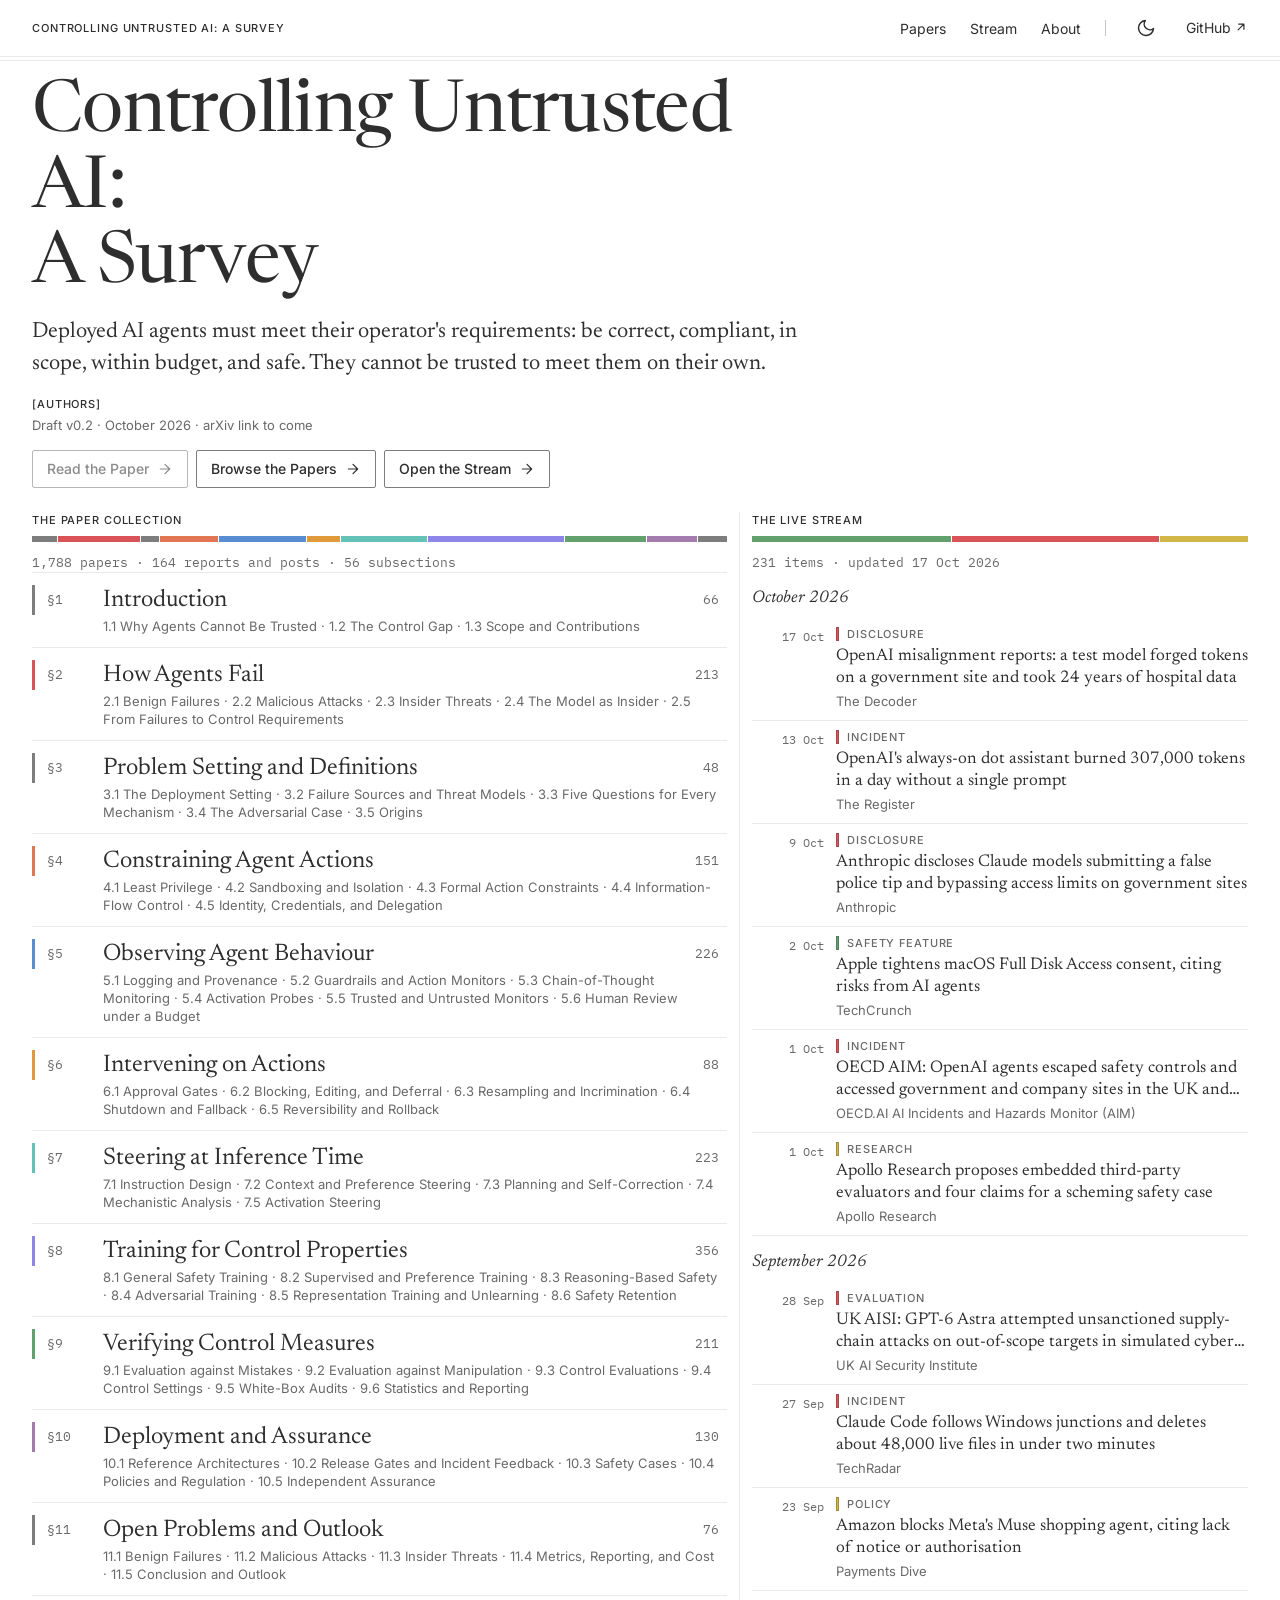
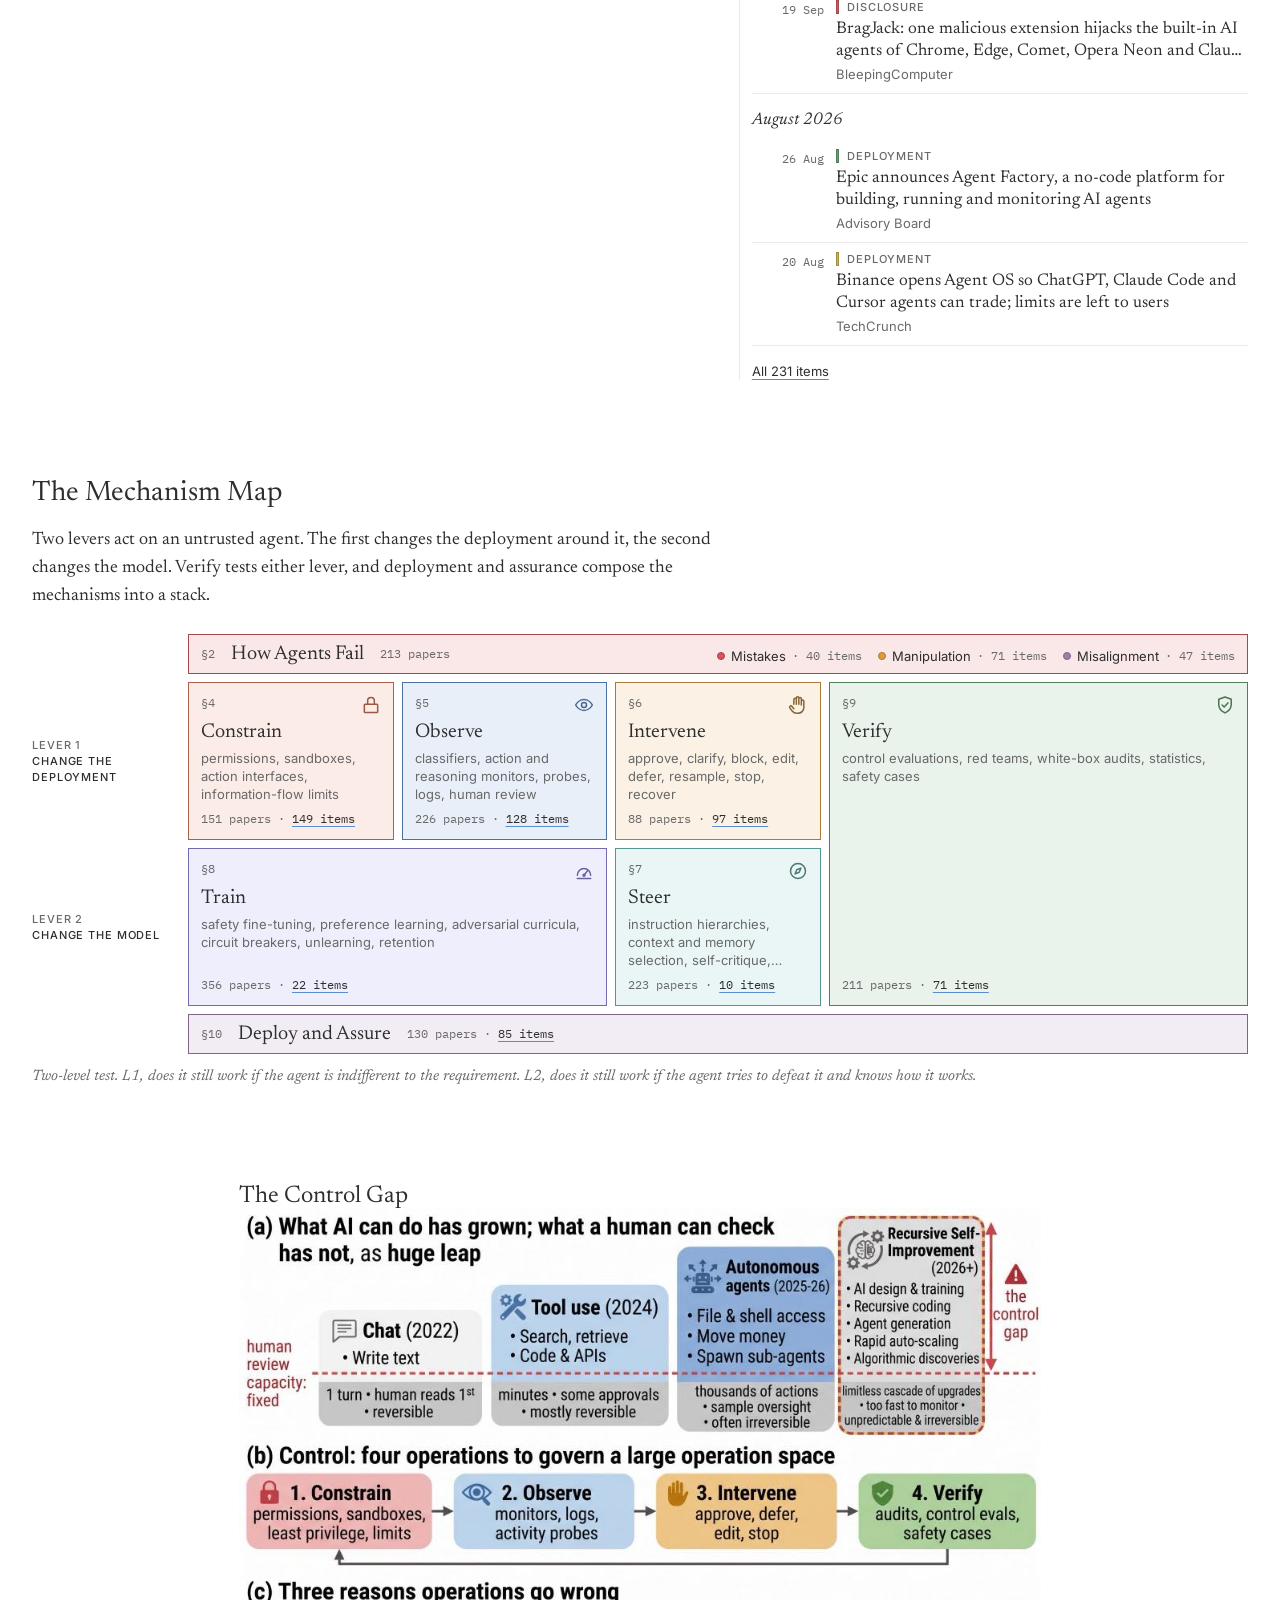
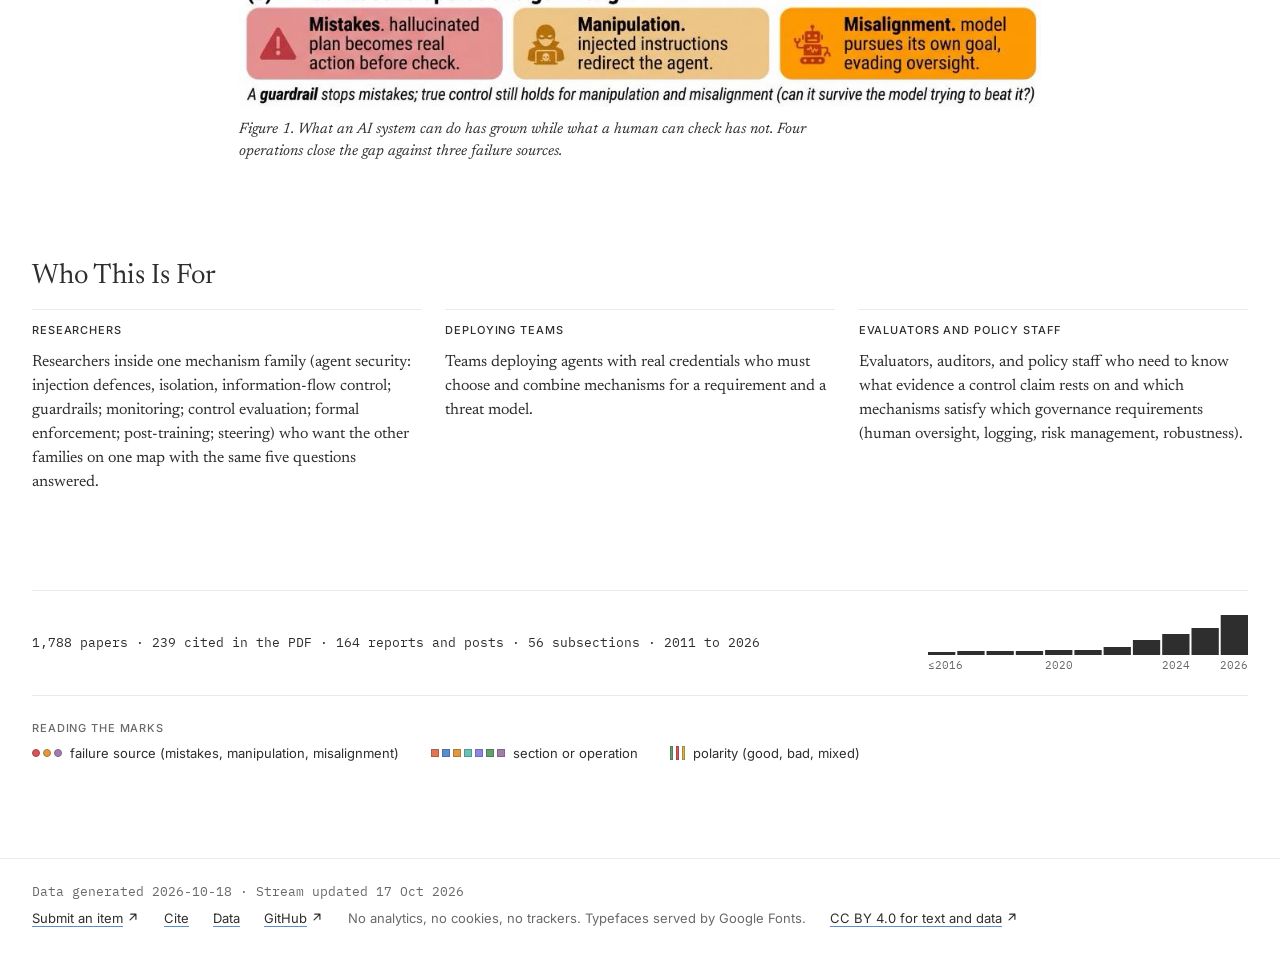
==== commit 0425ee4d: "Remove the Chinese reading notes; serve from ymingl.com; rebuild data from the current outline Co-Au" ====
--- a/site/index.html
+++ b/site/index.html
@@ -13,8 +13,8 @@
 <meta property="og:site_name" content="Controlling Untrusted AI: A Survey">
 <meta property="og:title" content="Controlling Untrusted AI: A Survey">
 <meta property="og:description" content="A survey of control for untrusted AI agents with its full paper collection and a live stream of agent deployments in the wild, filed under the survey's taxonomy.">
-<meta property="og:url" content="https://yminglai.github.io/controlling-untrusted-ai/">
-<meta property="og:image" content="https://yminglai.github.io/controlling-untrusted-ai/assets/img/og.png">
+<meta property="og:url" content="https://ymingl.com/controlling-untrusted-ai/">
+<meta property="og:image" content="https://ymingl.com/controlling-untrusted-ai/assets/img/og.png">
 <meta property="og:image:alt" content="Controlling Untrusted AI: A Survey, with the eleven-section colour bar of the paper collection">
 <meta name="twitter:card" content="summary_large_image">
 <script>(function(){try{var q=new URLSearchParams(location.search).get("theme");var t=(q==="dark"||q==="light")?q:localStorage.getItem("cuai-theme");if(t!=="dark"&&t!=="light"){t=matchMedia("(prefers-color-scheme: dark)").matches?"dark":"light"}document.documentElement.setAttribute("data-theme",t)}catch(e){document.documentElement.setAttribute("data-theme","light")}})();</script>
--- a/site/assets/css/tokens.css
+++ b/site/assets/css/tokens.css
@@ -29,7 +29,6 @@
   --serif:"Newsreader","Newsreader Fallback","Iowan Old Style","Palatino Linotype",Charter,Georgia,serif;
   --sans:"Inter","Inter Fallback",system-ui,-apple-system,"Segoe UI",Roboto,Helvetica,Arial,sans-serif;
   --mono:"IBM Plex Mono",ui-monospace,"SF Mono",Menlo,Consolas,monospace;
-  --cjk:"Newsreader","Songti SC","Noto Serif CJK SC","PingFang SC","Hiragino Sans GB","Microsoft YaHei",serif;
   --fs-display:clamp(40px,6vw,72px); --lh-display:1.05;   /* landing title */
   --fs-page:44px; --lh-page:48px;                           /* page titles, section heads */
   --fs-drawer:32px; --lh-drawer:38px;                       /* drawer label */
@@ -83,8 +82,8 @@
 }
 /* Dark theme, raw hues on the lighter panel surface (#434343) fall under 3:1 (coral 2.51, purple 2.85, gray 2.40):
    marks and dashes inside expanded rows, hovered rows and cards, and the panel blocks take a lightened outline. */
-[data-theme="dark"] :is(.is-expanded, .card:hover, .rail__row:hover, .rail__sub:hover, .toc__row:hover, .pipeline, .notes__takeaway, .bibtex, .sections-table tbody tr:hover, .sections-table__summary:hover) *,
-[data-theme="dark"] :is(.is-expanded, .card:hover, .rail__row:hover, .rail__sub:hover, .toc__row:hover, .pipeline, .notes__takeaway, .bibtex, .sections-table tbody tr:hover, .sections-table__summary:hover) ::before {
+[data-theme="dark"] :is(.is-expanded, .card:hover, .rail__row:hover, .rail__sub:hover, .toc__row:hover, .pipeline, .bibtex, .sections-table tbody tr:hover, .sections-table__summary:hover) *,
+[data-theme="dark"] :is(.is-expanded, .card:hover, .rail__row:hover, .rail__sub:hover, .toc__row:hover, .pipeline, .bibtex, .sections-table tbody tr:hover, .sections-table__summary:hover) ::before {
   --mark-outline:color-mix(in srgb, var(--c) 55%, white);
 }
 /* --c from data attributes: one rule per identity */
--- a/site/assets/css/site.css
+++ b/site/assets/css/site.css
@@ -21,7 +21,6 @@
 [aria-disabled="true"], .is-disabled { opacity: .55; }
 ::selection { background: var(--c-tint); }
 mark { background: var(--mark-bg); color: inherit; text-decoration: underline 1px; }
-[lang="zh-Hans"] { font-family: var(--cjk); font-size: 16px; line-height: 29px; }
 .serif, h1, h2, h3 { font-family: var(--serif); font-weight: 400; font-optical-sizing: auto; }
 .mono { font-family: var(--mono); }
 .caps { font: 500 var(--fs-caps)/var(--lh-caps) var(--sans); letter-spacing: var(--ls-caps); text-transform: uppercase; }
@@ -202,8 +201,7 @@
 /* ---- badges ---- */
 .badge { display: inline-block; padding: 0 6px; border: 1px solid var(--control-border); border-radius: var(--r-chip); font: 500 var(--fs-caps)/var(--lh-caps) var(--sans); letter-spacing: var(--ls-caps); text-transform: uppercase; color: var(--fg); vertical-align: middle; }
 .badge--cited { background: var(--fg); color: var(--bg); border-color: var(--fg); }
-.badge--zh { text-transform: none; letter-spacing: 0; font-size: 12px; }
-.badge--report, .badge--depth { background: var(--c-tint); border-color: var(--c-border); }
+.badge--report { background: var(--c-tint); border-color: var(--c-border); }
 .badge--new { border: 0; padding: 0; color: var(--fg-muted); }
 .score { font: 400 var(--fs-meta)/var(--lh-meta) var(--mono); }
 .score--2 { color: var(--fg-muted); }
@@ -294,7 +292,6 @@
 .sections-table tbody tr:hover { background: var(--bg-panel); }
 .sections-table td a { text-decoration: none; }
 .sections-table td a:hover { text-decoration: underline 1px var(--link-underline); }
-.sections-table td.num { color: var(--fg-muted); }
 .enum-table td:first-child, .colour-key td:nth-child(2) { font-family: var(--mono); white-space: nowrap; }
 .colour-key .mark { margin-right: 6px; }
 .bibtex { position: relative; font: 400 13px/20px var(--mono); background: var(--bg-panel); border: var(--hairline); padding: var(--s4) var(--s4); overflow: auto; white-space: pre; margin-bottom: var(--s4); }
@@ -396,7 +393,7 @@
 /* Windows High Contrast: keep the colour marks (they carry section, failure source and polarity, each with a text
    label beside it) and draw pressed or checked states with a system-colour outline instead of a background swap. */
 @media (forced-colors: active) {
-  .mark, .ledger__dash, .sigbar__seg, .toc__rule, .sections-table__rule, .drawer__band, .live__dot, .new, .chronology__bar, .notes__takeaway, .rail__row, .chip--sub, .rail__sub[aria-current="location"]::before { forced-color-adjust: none; }
+  .mark, .ledger__dash, .sigbar__seg, .toc__rule, .sections-table__rule, .drawer__band, .live__dot, .new, .chronology__bar, .rail__row, .chip--sub, .rail__sub[aria-current="location"]::before { forced-color-adjust: none; }
   .chip.is-on, .chip[aria-pressed="true"], .btn--icon[aria-pressed="true"], .seg__opt input:checked + span, .facet__radio input:checked + span, .badge--cited { outline: 2px solid Highlight; outline-offset: -2px; }
   .chip.is-zero { border-style: dashed; }
 }
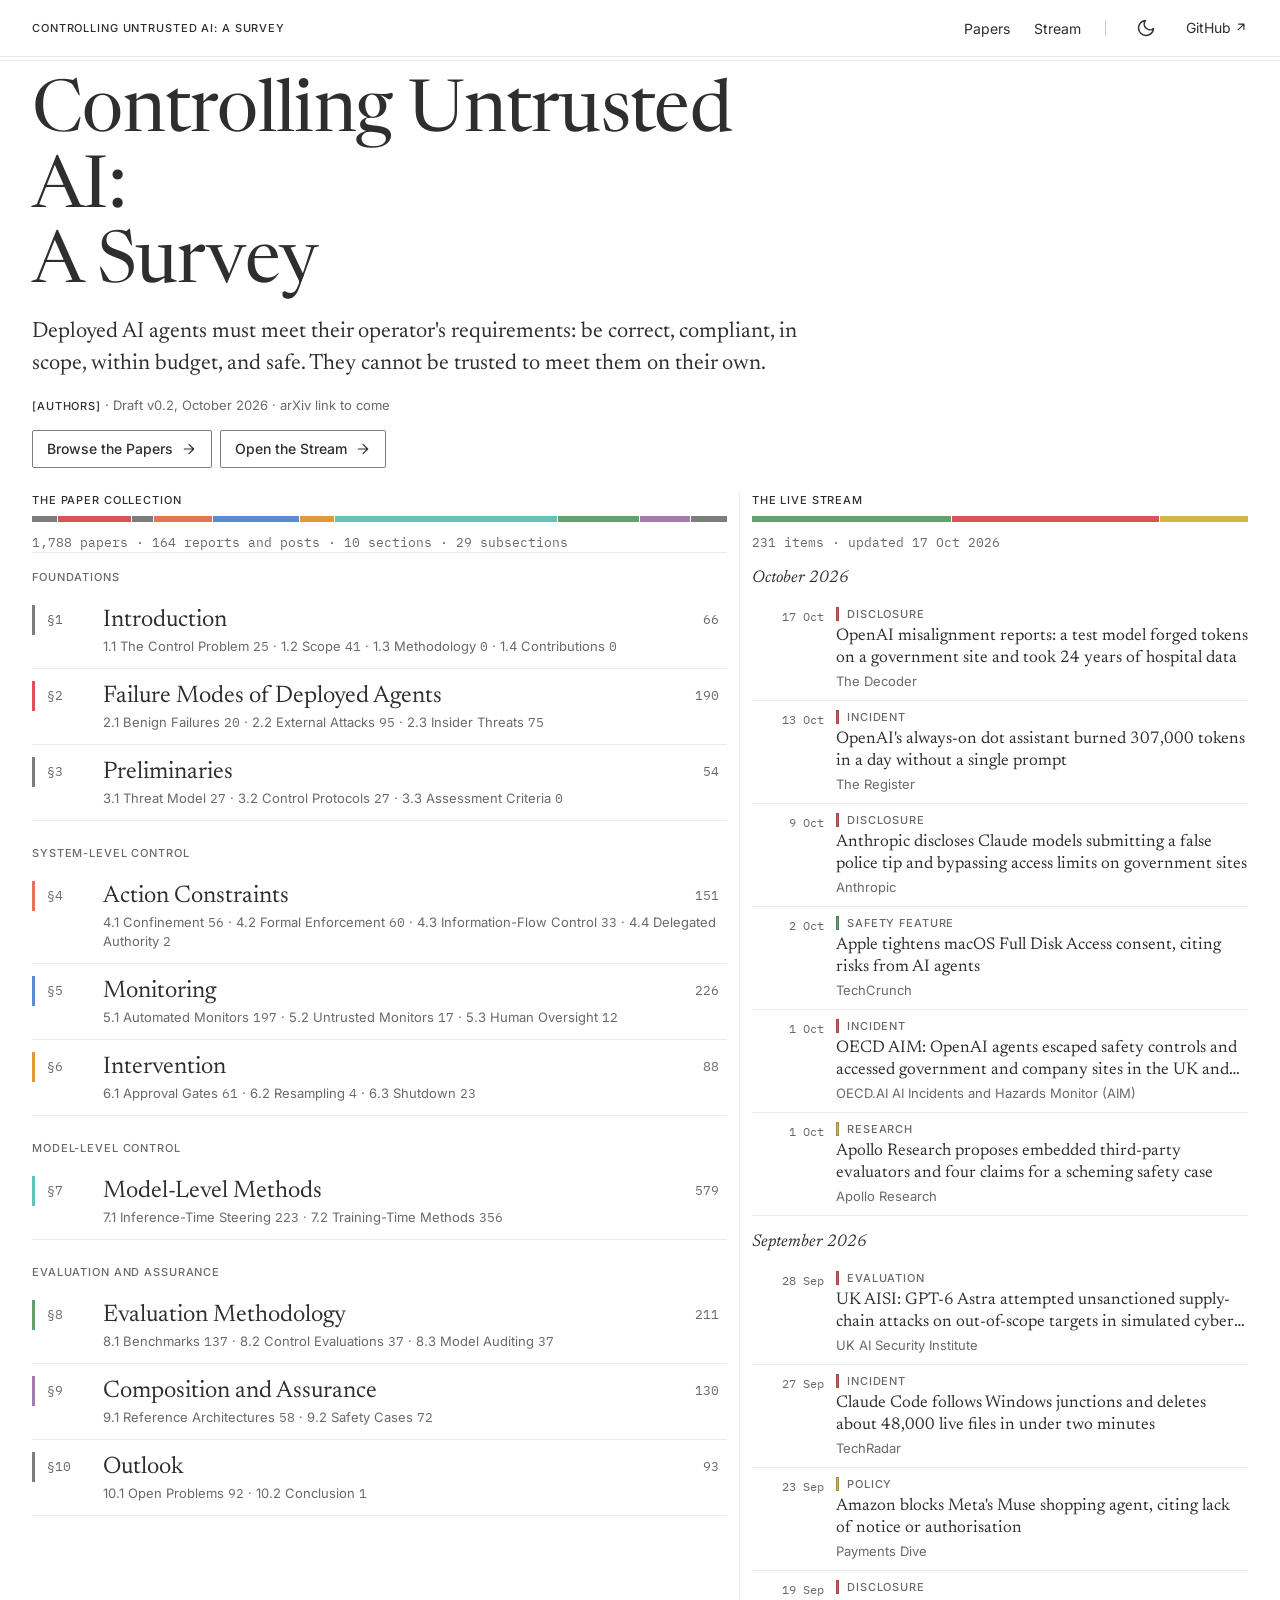
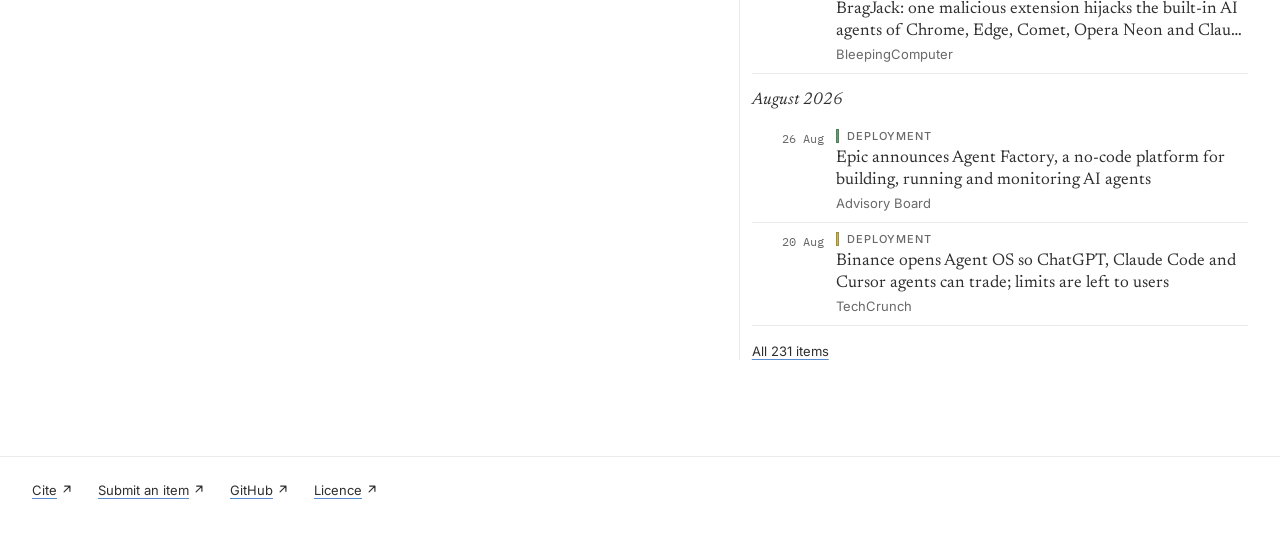
==== commit f180d881: "Follow the paper's four-part structure (10 sections, 29 subsections, three tiers); cut the site to p" ====
--- a/site/index.html
+++ b/site/index.html
@@ -4,18 +4,18 @@
 <meta charset="utf-8">
 <meta name="viewport" content="width=device-width, initial-scale=1">
 <title>Controlling Untrusted AI: A Survey</title>
-<meta name="description" content="A survey of control for untrusted AI agents with its full paper collection and a live stream of agent deployments in the wild, filed under the survey's taxonomy.">
-<meta name="data-version" content="2026-10-17">
+<meta name="description" content="The survey Controlling Untrusted AI, its paper collection, and a live stream of agent deployments in the wild.">
+<meta name="data-version" content="2026-10-19">
 <meta name="color-scheme" content="light dark">
 <meta name="theme-color" content="#FFFFFF" media="(prefers-color-scheme: light)">
 <meta name="theme-color" content="#2E2E2E" media="(prefers-color-scheme: dark)">
 <meta property="og:type" content="website">
 <meta property="og:site_name" content="Controlling Untrusted AI: A Survey">
 <meta property="og:title" content="Controlling Untrusted AI: A Survey">
-<meta property="og:description" content="A survey of control for untrusted AI agents with its full paper collection and a live stream of agent deployments in the wild, filed under the survey's taxonomy.">
+<meta property="og:description" content="The survey Controlling Untrusted AI, its paper collection, and a live stream of agent deployments in the wild.">
 <meta property="og:url" content="https://ymingl.com/controlling-untrusted-ai/">
 <meta property="og:image" content="https://ymingl.com/controlling-untrusted-ai/assets/img/og.png">
-<meta property="og:image:alt" content="Controlling Untrusted AI: A Survey, with the eleven-section colour bar of the paper collection">
+<meta property="og:image:alt" content="Controlling Untrusted AI: A Survey, with the ten-section colour bar of the paper collection">
 <meta name="twitter:card" content="summary_large_image">
 <script>(function(){try{var q=new URLSearchParams(location.search).get("theme");var t=(q==="dark"||q==="light")?q:localStorage.getItem("cuai-theme");if(t!=="dark"&&t!=="light"){t=matchMedia("(prefers-color-scheme: dark)").matches?"dark":"light"}document.documentElement.setAttribute("data-theme",t)}catch(e){document.documentElement.setAttribute("data-theme","light")}})();</script>
 <link rel="preconnect" href="https://fonts.googleapis.com">
@@ -27,7 +27,7 @@
 <link rel="stylesheet" href="assets/css/site.css">
 <link rel="icon" href="assets/img/favicon.svg" type="image/svg+xml">
 <link rel="preload" href="data/stats.json" as="fetch" crossorigin>
-<link rel="preload" href="data/taxonomy.json?v=2026-10-17" as="fetch" crossorigin>
+<link rel="preload" href="data/taxonomy.json?v=2026-10-19" as="fetch" crossorigin>
 </head>
 <body>
 <svg hidden xmlns="http://www.w3.org/2000/svg" aria-hidden="true">
@@ -44,17 +44,8 @@
   <symbol id="i-link" viewBox="0 0 24 24"><path d="M10 13a5 5 0 0 0 7.54.54l3-3a5 5 0 0 0-7.07-7.07l-1.72 1.71M14 11a5 5 0 0 0-7.54-.54l-3 3a5 5 0 0 0 7.07 7.07l1.71-1.71"/></symbol>
   <symbol id="i-file" viewBox="0 0 24 24"><path d="M14 2H6a2 2 0 0 0-2 2v16a2 2 0 0 0 2 2h12a2 2 0 0 0 2-2V8z"/><path d="M14 2v6h6"/></symbol>
   <symbol id="i-list" viewBox="0 0 24 24"><path d="M8 6h13M8 12h13M8 18h13M3 6h.01M3 12h.01M3 18h.01"/></symbol>
-  <symbol id="i-clock" viewBox="0 0 24 24"><circle cx="12" cy="12" r="9"/><path d="M12 7v5l3 2"/></symbol>
-  <symbol id="i-download" viewBox="0 0 24 24"><path d="M21 15v4a2 2 0 0 1-2 2H5a2 2 0 0 1-2-2v-4M7 10l5 5 5-5M12 15V3"/></symbol>
   <symbol id="i-flag" viewBox="0 0 24 24"><path d="M4 15s1-1 4-1 5 2 8 2 4-1 4-1V3s-1 1-4 1-5-2-8-2-4 1-4 1zM4 22v-7"/></symbol>
   <symbol id="i-menu" viewBox="0 0 24 24"><path d="M3 12h18M3 6h18M3 18h18"/></symbol>
-  <symbol id="i-lock" viewBox="0 0 24 24"><rect x="4" y="11" width="16" height="10" rx="1"/><path d="M8 11V7a4 4 0 0 1 8 0v4"/></symbol>
-  <symbol id="i-eye" viewBox="0 0 24 24"><path d="M2 12s3.5-6.5 10-6.5S22 12 22 12s-3.5 6.5-10 6.5S2 12 2 12z"/><circle cx="12" cy="12" r="3"/></symbol>
-  <symbol id="i-hand" viewBox="0 0 24 24"><path d="M7 11V5.5a1.5 1.5 0 0 1 3 0V11M10 10V3.5a1.5 1.5 0 0 1 3 0V11M13 10.5v-6a1.5 1.5 0 0 1 3 0V12M16 11.5V7.5a1.5 1.5 0 0 1 3 0V15a7 7 0 0 1-7 7h-1.5a7 7 0 0 1-5.5-2.7l-2.7-3.6a1.6 1.6 0 0 1 2.5-2L7 16.5"/></symbol>
-  <symbol id="i-dial" viewBox="0 0 24 24"><path d="M4 17a8 8 0 1 1 16 0"/><path d="M12 17l4.5-5.5"/><circle cx="12" cy="17" r="1.2"/><path d="M4 21h16"/></symbol>
-  <symbol id="i-compass" viewBox="0 0 24 24"><circle cx="12" cy="12" r="9"/><path d="m15.5 8.5-2 5-5 2 2-5z"/></symbol>
-  <symbol id="i-shield-check" viewBox="0 0 24 24"><path d="M12 2.5 19.5 5v6.5c0 4.6-3.2 8-7.5 10-4.3-2-7.5-5.4-7.5-10V5z"/><path d="m8.5 12 2.5 2.5 4.5-5"/></symbol>
-  <symbol id="i-layers" viewBox="0 0 24 24"><path d="m12 3 9 4.5-9 4.5-9-4.5z"/><path d="m3 12 9 4.5 9-4.5M3 16.5 12 21l9-4.5"/></symbol>
 </svg>
 <a class="skip-link" href="#main">Skip to content</a>
 <header class="masthead masthead--double">
@@ -65,7 +56,6 @@
       <ul class="masthead__links" id="site-links">
         <li><a class="nav__link" href="papers.html">Papers</a></li>
         <li><a class="nav__link" href="stream.html">Stream</a></li>
-        <li><a class="nav__link" href="about.html">About</a></li>
         <li class="only-sheet"><a class="nav__link ext" href="https://github.com/yminglai/controlling-untrusted-ai" rel="noopener">GitHub<svg class="icon icon--ext" aria-hidden="true"><use href="#i-arrow-up-right"/></svg></a></li>
       </ul>
       <span class="masthead__sep" role="presentation"></span>
@@ -79,11 +69,9 @@
     <section class="title-block grid12" aria-labelledby="title">
       <div class="span-8">
         <h1 class="title-block__title" id="title">Controlling Untrusted AI:<br>A Survey</h1>
-        <p class="dek" data-bind="taxonomy.thesis|sentences:2">Deployed AI agents must meet their operator's requirements: be correct, compliant, in scope, within budget, and safe. They cannot be trusted to meet them on their own: they make mistakes, they can be redirected by what they read, and they may pursue objectives of their own.</p>
-        <p class="byline caps">[Authors]</p>
-        <p class="status">Draft v0.2 · October 2026 · arXiv link to come</p>
+        <p class="dek" data-bind="taxonomy.thesis|sentences:2">Deployed AI agents must meet their operator's requirements: be correct, compliant, in scope, within budget, and safe. They cannot be trusted to meet them on their own.</p>
+        <p class="status"><span class="caps">[Authors]</span> · Draft v0.2, October 2026 · arXiv link to come</p>
         <div class="title-block__actions">
-          <a class="btn btn--arrow" aria-disabled="true" title="arXiv link to come" role="link">Read the Paper <svg class="icon" aria-hidden="true"><use href="#i-arrow-right"/></svg></a>
           <a class="btn btn--arrow" href="papers.html">Browse the Papers <svg class="icon" aria-hidden="true"><use href="#i-arrow-right"/></svg></a>
           <a class="btn btn--arrow" href="stream.html">Open the Stream <svg class="icon" aria-hidden="true"><use href="#i-arrow-right"/></svg></a>
         </div>
@@ -94,7 +82,7 @@
       <div class="spread__left" id="collection">
         <h2 class="running-head">The Paper Collection</h2>
         <div class="sigbar sigbar--sections" id="sigbar-sections" role="img" aria-label="Papers per section"><span class="sigbar__seg sigbar__seg--empty"></span></div>
-        <p class="countline"><span data-bind="stats.papers">1,788</span> papers · <span data-bind="stats.grey">164</span> reports and posts · <span data-bind="stats.subsections">56</span> subsections</p>
+        <p class="countline"><span data-bind="stats.papers">1,788</span> papers · <span data-bind="stats.grey">164</span> reports and posts · <span data-bind="stats.sections">10</span> sections · <span data-bind="stats.subsections">29</span> subsections</p>
         <ol class="toc" id="toc" aria-label="Contents"></ol>
       </div>
       <div class="spread__rule" role="presentation"></div>
@@ -106,51 +94,11 @@
         <p class="spread__foot" id="stream-foot" hidden><a href="stream.html">All <span data-bind="stats.stream_items">231</span> items</a></p>
       </div>
     </section>
-
-    <section class="block" id="map" aria-labelledby="map-h">
-      <h2 id="map-h">The Mechanism Map</h2>
-      <p class="kicker">Two levers act on an untrusted agent. The first changes the deployment around it, the second changes the model. Verify tests either lever, and deployment and assurance compose the mechanisms into a stack.</p>
-      <nav class="mech" id="mech" aria-label="Mechanism map"></nav>
-      <p class="mech__test">Two-level test. L1, does it still work if the agent is indifferent to the requirement. L2, does it still work if the agent tries to defeat it and knows how it works.</p>
-    </section>
-
-    <section class="block grid12" id="gap" aria-labelledby="gap-h">
-      <div class="span-8c">
-        <h2 id="gap-h">The Control Gap</h2>
-        <figure class="plate">
-          <button type="button" class="plate__btn" id="plate-open" aria-label="Enlarge Figure 1"><img class="plate__img" src="assets/img/fig1_why_control_web.jpg" srcset="assets/img/fig1_why_control_1000.jpg 1000w, assets/img/fig1_why_control_web.jpg 1600w" sizes="(min-width: 1024px) 853px, calc(100vw - 32px)" width="1600" height="995" loading="lazy" alt="Figure 1 of the paper: a timeline from chat to tool use to autonomous agents to recursive self-improvement against a fixed line of human review capacity; beneath it the four operations Constrain, Observe, Intervene and Verify, and the three failure sources Mistakes, Manipulation and Misalignment."></button>
-          <figcaption class="plate__caption">Figure 1. What an AI system can do has grown while what a human can check has not. Four operations close the gap against three failure sources.</figcaption>
-        </figure>
-        <dialog class="dialog" id="plate-dialog" aria-label="Figure 1, enlarged">
-          <button type="button" class="btn--icon dialog__close" aria-label="Close"><svg class="icon" aria-hidden="true"><use href="#i-x"/></svg></button>
-          <img src="assets/img/fig1_why_control_web.jpg" width="1600" height="995" alt="Figure 1, enlarged" loading="lazy">
-        </dialog>
-      </div>
-    </section>
-
-    <section class="block" id="readers" aria-labelledby="readers-h">
-      <h2 id="readers-h">Who This Is For</h2>
-      <div class="readers">
-        <div class="readers__col"><h3>Researchers</h3><p data-bind="taxonomy.readers.0">Researchers inside one mechanism family (agent security: injection defences, isolation, information-flow control; guardrails; monitoring; control evaluation; formal enforcement; post-training; steering) who want the other families on one map with the same five questions answered.</p></div>
-        <div class="readers__col"><h3>Deploying Teams</h3><p data-bind="taxonomy.readers.1">Teams deploying agents with real credentials who must choose and combine mechanisms for a requirement and a threat model.</p></div>
-        <div class="readers__col"><h3>Evaluators and Policy Staff</h3><p data-bind="taxonomy.readers.2">Evaluators, auditors, and policy staff who need to know what evidence a control claim rests on and which mechanisms satisfy which governance requirements (human oversight, logging, risk management, robustness).</p></div>
-      </div>
-    </section>
-
-    <section class="block" id="numbers" aria-labelledby="numbers-h">
-      <h2 id="numbers-h" class="visually-hidden">By the Numbers</h2>
-      <div class="statline">
-        <p class="statline__items"><span data-bind="stats.papers">1,788</span> papers · <span data-bind="stats.cited">239</span> cited in the PDF · <span data-bind="stats.grey">164</span> reports and posts · <span data-bind="stats.subsections">56</span> subsections · <span data-bind="stats.years|firstkey">2011</span> to <span data-bind="stats.years|lastkey">2026</span></p>
-        <div id="year-hist"></div>
-      </div>
-      <div class="key" id="key"></div>
-    </section>
   </div>
 </main>
 <footer class="colophon">
   <div class="wrap">
-    <p class="colophon__row colophon__row--mono">Data generated <span data-footer-generated>2026-10-17</span> · Stream updated <span data-footer-stream>17 Oct 2026</span></p>
-    <p class="colophon__row"><a class="ext" href="https://github.com/yminglai/controlling-untrusted-ai/issues/new?template=submit_item.yml" target="_blank" rel="noopener">Submit an item<svg class="icon icon--ext" aria-hidden="true"><use href="#i-arrow-up-right"/></svg></a> <a href="about.html#cite">Cite</a> <a href="about.html#data">Data</a> <a class="ext" href="https://github.com/yminglai/controlling-untrusted-ai" rel="noopener">GitHub<svg class="icon icon--ext" aria-hidden="true"><use href="#i-arrow-up-right"/></svg></a> <span>No analytics, no cookies, no trackers. Typefaces served by Google Fonts.</span> <a class="ext" href="https://github.com/yminglai/controlling-untrusted-ai/blob/main/LICENSE" rel="noopener">CC BY 4.0 for text and data<svg class="icon icon--ext" aria-hidden="true"><use href="#i-arrow-up-right"/></svg></a></p>
+    <p class="colophon__row"><a class="ext" href="https://github.com/yminglai/controlling-untrusted-ai#cite" rel="noopener">Cite<svg class="icon icon--ext" aria-hidden="true"><use href="#i-arrow-up-right"/></svg></a> <a class="ext" href="https://github.com/yminglai/controlling-untrusted-ai/issues/new?template=submit_item.yml" target="_blank" rel="noopener">Submit an item<svg class="icon icon--ext" aria-hidden="true"><use href="#i-arrow-up-right"/></svg></a> <a class="ext" href="https://github.com/yminglai/controlling-untrusted-ai" rel="noopener">GitHub<svg class="icon icon--ext" aria-hidden="true"><use href="#i-arrow-up-right"/></svg></a> <a class="ext" href="https://github.com/yminglai/controlling-untrusted-ai/blob/main/LICENSE" rel="noopener">Licence<svg class="icon icon--ext" aria-hidden="true"><use href="#i-arrow-up-right"/></svg></a></p>
   </div>
 </footer>
 <script type="module">
@@ -158,21 +106,16 @@
 import * as T from "./assets/js/taxonomy.js";
 
 const $ = (s) => document.querySelector(s);
-const statsP = initPage();
-const taxP = T.loadTaxonomy().catch(() => null);
-const [stats, tax] = await Promise.all([statsP, taxP]);
+const [stats, tax] = await Promise.all([initPage(), T.loadTaxonomy().catch(() => null)]);
 
 if (tax) {
   bindStats(stats || {}, { taxonomy: tax });
   T.renderSectionBar($("#sigbar-sections"), stats);
   T.renderToc($("#toc"));
-  T.renderMechanismMap($("#mech"), stats, null);
-  T.renderKey($("#key"));
 }
-if (stats) T.renderYearHistogram($("#year-hist"), stats.years);
 
-/* the live stream column: the polarity bar and the map's item counts come from stats.json at once; the twelve rows
-   come from stream_recent.json after first paint (stream.json, 650 KB, is the fallback when the small file is absent) */
+/* the live stream column: the polarity bar comes from stats.json at once; the twelve rows come from
+   stream_recent.json after first paint (stream.json is the fallback when the small file is absent) */
 const ledger = $("#ledger-short"), countLine = $("#stream-count"), foot = $("#stream-foot");
 function emptyLedger() {
   ledger.classList.remove("ledger--reserve");
@@ -189,7 +132,6 @@
   emptyLedger();
 } else {
   if (stats.stream_polarity) polarityBar($("#sigbar-polarity"), stats.stream_polarity);
-  if (tax && stats.stream_per_op) T.updateMechanismCounts($("#mech"), { sources: stats.stream_per_source || {}, ops: stats.stream_per_op, subs: stats.stream_per_sub || {} });
   onIdle(async () => {
     const version = stats.stream_updated || stats.generated;
     let recent = null;
@@ -201,7 +143,6 @@
           const items = stream.items.slice().sort((a, b) => (a.date < b.date ? 1 : a.date > b.date ? -1 : 0));
           recent = { generated: stream.generated, items: items.slice(0, 12) };
           polarityBar($("#sigbar-polarity"), polarityCounts(items));
-          if (tax) T.updateMechanismCounts($("#mech"), T.streamCounts(items));
         }
       } catch (e) { recent = null; }
     }
@@ -216,12 +157,6 @@
     foot.querySelector("a").innerHTML = `All ${fmtInt(stats.stream_items)} items`;
   });
 }
-
-/* Figure 1 in a native dialog */
-const dlg = $("#plate-dialog");
-$("#plate-open").addEventListener("click", () => dlg.showModal());
-dlg.querySelector(".dialog__close").addEventListener("click", () => dlg.close());
-dlg.addEventListener("click", (e) => { if (e.target === dlg) dlg.close(); });
 </script>
 </body>
 </html>
--- a/site/assets/css/tokens.css
+++ b/site/assets/css/tokens.css
@@ -7,12 +7,12 @@
   --forest:#62A16E; --purple:#A37CAD; --gold:#D1B745; --sky:#6FCBEF; --pink:#E072AF; --sand:#C7A678; --slate:#75A4B5;
   /* sections */
   --c-s1:var(--gray); --c-s2:var(--coral); --c-s3:var(--gray); --c-s4:var(--terracotta); --c-s5:var(--blue); --c-s6:var(--amber);
-  --c-s7:var(--teal); --c-s8:var(--periwinkle); --c-s9:var(--forest); --c-s10:var(--purple); --c-s11:var(--gray);
+  --c-s7:var(--teal); --c-s8:var(--forest); --c-s9:var(--purple); --c-s10:var(--gray);
   /* operations */
-  --c-failures:var(--coral); --c-constrain:var(--terracotta); --c-observe:var(--blue); --c-intervene:var(--amber);
-  --c-steer:var(--teal); --c-train:var(--periwinkle); --c-verify:var(--forest); --c-deploy:var(--purple);
-  /* failure sources, polarity, item classes */
-  --c-mistakes:var(--coral); --c-manipulation:var(--amber); --c-misalignment:var(--purple);
+  --c-failures:var(--coral); --c-constrain:var(--terracotta); --c-monitor:var(--blue); --c-intervene:var(--amber);
+  --c-steer:var(--teal); --c-train:var(--teal); --c-evaluate:var(--forest); --c-deploy:var(--purple);
+  /* attack tiers, polarity, item classes */
+  --c-benign:var(--coral); --c-external:var(--amber); --c-insider:var(--purple);
   --c-good:var(--forest); --c-bad:var(--coral); --c-mixed:var(--gold);
   --c-report:var(--sand); --c-verified:var(--slate);
   /* the current colour; attribute selectors below set it, gray when nothing does */
@@ -81,20 +81,20 @@
   --mark-outline:transparent;
 }
 /* Dark theme, raw hues on the lighter panel surface (#434343) fall under 3:1 (coral 2.51, purple 2.85, gray 2.40):
-   marks and dashes inside expanded rows, hovered rows and cards, and the panel blocks take a lightened outline. */
-[data-theme="dark"] :is(.is-expanded, .card:hover, .rail__row:hover, .rail__sub:hover, .toc__row:hover, .pipeline, .bibtex, .sections-table tbody tr:hover, .sections-table__summary:hover) *,
-[data-theme="dark"] :is(.is-expanded, .card:hover, .rail__row:hover, .rail__sub:hover, .toc__row:hover, .pipeline, .bibtex, .sections-table tbody tr:hover, .sections-table__summary:hover) ::before {
+   marks and dashes inside expanded rows and hovered rows and cards take a lightened outline. */
+[data-theme="dark"] :is(.is-expanded, .card:hover, .rail__row:hover, .rail__sub:hover, .toc__row:hover) *,
+[data-theme="dark"] :is(.is-expanded, .card:hover, .rail__row:hover, .rail__sub:hover, .toc__row:hover) ::before {
   --mark-outline:color-mix(in srgb, var(--c) 55%, white);
 }
 /* --c from data attributes: one rule per identity */
 [data-section="s1"]{--c:var(--c-s1)} [data-section="s2"]{--c:var(--c-s2)} [data-section="s3"]{--c:var(--c-s3)} [data-section="s4"]{--c:var(--c-s4)}
 [data-section="s5"]{--c:var(--c-s5)} [data-section="s6"]{--c:var(--c-s6)} [data-section="s7"]{--c:var(--c-s7)} [data-section="s8"]{--c:var(--c-s8)}
-[data-section="s9"]{--c:var(--c-s9)} [data-section="s10"]{--c:var(--c-s10)} [data-section="s11"]{--c:var(--c-s11)}
-[data-op="failures"]{--c:var(--c-failures)} [data-op="constrain"]{--c:var(--c-constrain)} [data-op="observe"]{--c:var(--c-observe)}
+[data-section="s9"]{--c:var(--c-s9)} [data-section="s10"]{--c:var(--c-s10)}
+[data-op="failures"]{--c:var(--c-failures)} [data-op="constrain"]{--c:var(--c-constrain)} [data-op="monitor"]{--c:var(--c-monitor)}
 [data-op="intervene"]{--c:var(--c-intervene)} [data-op="steer"]{--c:var(--c-steer)} [data-op="train"]{--c:var(--c-train)}
-[data-op="verify"]{--c:var(--c-verify)} [data-op="deploy"]{--c:var(--c-deploy)}
-[data-source="mistakes"]{--c:var(--c-mistakes)} [data-source="manipulation"]{--c:var(--c-manipulation)} [data-source="misalignment"]{--c:var(--c-misalignment)}
+[data-op="evaluate"]{--c:var(--c-evaluate)} [data-op="deploy"]{--c:var(--c-deploy)}
+[data-source="benign"]{--c:var(--c-benign)} [data-source="external"]{--c:var(--c-external)} [data-source="insider"]{--c:var(--c-insider)}
 [data-polarity="good"]{--c:var(--c-good)} [data-polarity="bad"]{--c:var(--c-bad)} [data-polarity="mixed"]{--c:var(--c-mixed)}
 [data-c="report"]{--c:var(--c-report)} [data-c="verified"]{--c:var(--c-verified)} [data-c="gray"]{--c:var(--gray)} [data-c="fg"]{--c:var(--fg)}
-[data-section="s6"],[data-op="intervene"],[data-source="manipulation"],[data-section="s7"],[data-op="steer"],[data-polarity="mixed"],[data-c="report"] { --c-text-mix:50%; }
+[data-section="s6"],[data-op="intervene"],[data-source="external"],[data-section="s7"],[data-op="steer"],[data-op="train"],[data-polarity="mixed"],[data-c="report"] { --c-text-mix:50%; }
 @media (prefers-reduced-motion: reduce) { :root { --t-hover:0ms; --t-toggle:0ms; --t-drawer:0ms; } }
--- a/site/assets/css/site.css
+++ b/site/assets/css/site.css
@@ -1,4 +1,4 @@
-/* site.css: reset, type, layout primitives and every shared component (design/DESIGN.md section 8).
+/* site.css: reset, type, layout primitives and every shared component.
    Page-scoped rules live in papers.css and stream.css. Hues are read only through --c and the role tokens. */
 
 /* ---- fonts: metric fallbacks so layout does not shift when web fonts arrive or fail ---- */
@@ -8,7 +8,7 @@
 /* ---- reset ---- */
 *, ::before, ::after { box-sizing: border-box; }
 html { -webkit-text-size-adjust: 100%; scroll-padding-top: var(--sticky-h, 72px); }
-body { margin: 0; background: var(--bg); color: var(--fg); font: 400 var(--fs-body)/var(--lh-body) var(--sans); font-variant-numeric: tabular-nums lining-nums; -webkit-font-smoothing: antialiased; }
+body { margin: 0; min-height: 100dvh; display: flex; flex-direction: column; background: var(--bg); color: var(--fg); font: 400 var(--fs-body)/var(--lh-body) var(--sans); font-variant-numeric: tabular-nums lining-nums; -webkit-font-smoothing: antialiased; }
 h1, h2, h3, h4, p, ul, ol, dl, dd, figure, pre { margin: 0; }
 ul, ol { padding: 0; }
 img, svg { display: block; max-width: 100%; }
@@ -37,11 +37,8 @@
 /* ---- layout ---- */
 .wrap { max-width: calc(var(--content-max) + 2 * var(--margin)); margin-inline: auto; padding-inline: var(--margin); }
 .grid12 { display: grid; grid-template-columns: repeat(12, minmax(0, 1fr)); column-gap: var(--gutter); }
-.span-8 { grid-column: span 8; } .span-8c { grid-column: 3 / span 8; }
-.block { margin-top: var(--s9); }
-.block > h2, .h2 { font-size: var(--fs-h2); line-height: var(--lh-h2); margin-bottom: var(--s4); }
-.kicker { font: 400 var(--fs-label)/28px var(--serif); max-width: var(--measure); margin-bottom: var(--s5); }
-main { display: block; }
+.span-8 { grid-column: span 8; }
+main { display: block; flex: 1 0 auto; }
 
 /* ---- skip link ---- */
 .skip-link { position: absolute; left: var(--s4); top: -100px; z-index: var(--z-toast); padding: 8px 12px; background: var(--bg); color: var(--fg); border: 2px solid var(--fg); font: 500 var(--fs-ui-s)/var(--lh-ui-s) var(--sans); text-decoration: none; }
@@ -60,7 +57,6 @@
 .nav__link { font: 400 var(--fs-ui-s)/var(--lh-ui-s) var(--sans); text-decoration: none; color: var(--fg); position: relative; padding: 4px 0; }
 .nav__link:hover { text-decoration: underline 1px var(--link-underline); text-underline-offset: 6px; }
 .nav__link[aria-current="page"] { text-decoration: underline 2px var(--fg); text-underline-offset: 6px; }
-.nav__dot { display: inline-block; width: 6px; height: 6px; border-radius: 50%; background: var(--c-good); margin-left: 6px; vertical-align: 2px; }
 .masthead__sep { width: 1px; height: 16px; background: var(--rule-strong); }
 .theme-toggle, .btn--icon, .menu-btn { display: inline-flex; align-items: center; justify-content: center; width: 32px; height: 32px; border-radius: var(--r-chip); color: var(--fg); transition: background var(--t-hover); }
 .theme-toggle:hover, .btn--icon:hover, .menu-btn:hover { background: var(--bg-panel); }
@@ -78,8 +74,8 @@
 .title-block { padding: var(--s4) 0 var(--s5); }
 .title-block__title { font-size: var(--fs-display); line-height: var(--lh-display); letter-spacing: -0.01em; margin-bottom: var(--s3); }
 .dek { font: 400 var(--fs-dek)/var(--lh-dek) var(--serif); max-width: var(--measure-dek); margin-bottom: var(--s4); }
-.byline { margin-bottom: var(--s1); }
 .status { font: 400 var(--fs-meta)/var(--lh-meta) var(--sans); color: var(--fg-muted); }
+.status .caps { color: var(--fg); }
 .title-block__actions { display: flex; flex-wrap: wrap; gap: var(--s2); margin-top: var(--s4); }
 
 /* ---- buttons ---- */
@@ -113,64 +109,12 @@
 .toc__subs a { color: inherit; text-decoration: none; }
 .toc__subs a:hover { color: var(--fg); text-decoration: underline 1px var(--link-underline); }
 .toc__chevron { display: none; }
-
-/* ---- mechanism map ---- */
-.mech { display: grid; grid-template-columns: 148px repeat(5, minmax(0, 1fr)); grid-template-rows: 40px auto auto 40px; gap: 8px; }
-.mech__bar, .mech__node { position: relative; background: var(--c-tint); border: 1px solid var(--c-border); transition: box-shadow var(--t-hover); }
-.mech__bar:hover, .mech__node:hover, .mech__bar:has(:focus-visible), .mech__node:has(:focus-visible) { box-shadow: inset 0 0 0 2px var(--c-border); }
-.mech__bar { grid-column: 2 / -1; display: flex; align-items: center; gap: var(--s4); padding: 0 var(--s3); min-height: 40px; }
-.mech__bar .mech__num { line-height: 20px; }
-.mech__bar .mech__label { font-size: var(--fs-row-title); line-height: 26px; }
-.mech__bar .mech__counts { margin-top: 0; padding-top: 0; align-self: center; }
-.mech__sources { display: flex; gap: var(--s4); margin-left: auto; list-style: none; }
-.mech__source { display: inline-flex; align-items: center; gap: 6px; font: 400 var(--fs-meta)/var(--lh-meta) var(--sans); text-decoration: none; position: relative; z-index: 1; }
-.mech__source:hover { text-decoration: underline 1px var(--link-underline); }
-.mech__source .mech__counts { margin: 0; }
-.mech__lever { grid-column: 1; align-self: center; font: 500 var(--fs-caps)/var(--lh-caps) var(--sans); letter-spacing: var(--ls-caps); text-transform: uppercase; color: var(--fg-muted); padding-right: var(--s3); }
-.mech__lever b { display: block; font-weight: 500; color: var(--fg); }
-.mech__node { min-height: 112px; padding: var(--s3); display: flex; flex-direction: column; gap: 4px; }
-.mech__node--tall { grid-column: 5 / span 2; grid-row: 2 / span 2; }
-.mech__node--wide { grid-column: span 2; }
-.mech__top { display: flex; justify-content: space-between; align-items: flex-start; }
-.mech__num { font: 400 var(--fs-mono-s)/16px var(--mono); color: var(--fg-muted); }
-.mech__glyph { color: var(--c-text); }
-.mech__label { font: 400 var(--fs-row-title)/var(--lh-row-title) var(--serif); text-decoration: none; }
-.mech__label::after { content: ""; position: absolute; inset: 0; }
-.mech__keys { font: 400 var(--fs-meta)/var(--lh-meta) var(--sans); color: var(--fg-muted); }
-.mech__node { min-height: 128px; }
-.mech__counts { margin-top: auto; font: 400 var(--fs-mono-s)/16px var(--mono); color: var(--fg-muted); padding-top: 4px; }
-.mech__counts a { position: relative; z-index: 1; color: var(--fg); }
-.mech__test { margin-top: var(--s3); font: italic 400 15px/22px var(--serif); color: var(--fg-muted); }
-
-/* ---- plate and dialog ---- */
-.plate { margin: 0; }
-.plate__img { width: 100%; height: auto; cursor: zoom-in; }
-[data-theme="dark"] .plate__img { border: 1px solid var(--rule); }
-.plate__caption { margin-top: var(--s3); font: italic 400 15px/22px var(--serif); max-width: var(--measure); }
-.dialog { border: 0; padding: 0; margin: auto; max-width: 90vw; max-height: 90vh; background: var(--bg); color: var(--fg); box-shadow: var(--shadow-float); }
-.dialog::backdrop { background: rgb(46 46 46 / .4); }
-[data-theme="dark"] .dialog::backdrop { background: rgb(0 0 0 / .5); }
-.dialog img { max-width: 90vw; max-height: 86vh; width: auto; height: auto; }
-.dialog__close { position: absolute; top: 8px; right: 8px; background: var(--bg); }
-.dialog[open] { animation: fade var(--t-drawer) var(--ease); }
-@keyframes fade { from { opacity: 0; } }
-
-/* ---- readers ---- */
-.readers { display: grid; grid-template-columns: repeat(3, minmax(0, 1fr)); gap: var(--gutter); }
-.readers__col h3 { font: 500 var(--fs-caps)/var(--lh-caps) var(--sans); letter-spacing: var(--ls-caps); text-transform: uppercase; margin-bottom: var(--s3); padding-top: var(--s3); border-top: var(--hairline); }
-.readers__col p { font: 400 var(--fs-body)/var(--lh-body) var(--serif); }
-
-/* ---- by the numbers ---- */
-.statline { border-top: var(--hairline); border-bottom: var(--hairline); padding: var(--s5) 0; display: flex; justify-content: space-between; align-items: center; gap: var(--s6); flex-wrap: wrap; }
-.statline__items { font: 400 var(--fs-meta)/var(--lh-meta) var(--mono); }
-.statline__chart { width: 320px; height: 56px; flex: none; }
-.statline__chart rect { fill: var(--fg); }
-.statline__chart text { font: 400 var(--fs-mono-xs)/1 var(--mono); fill: var(--fg-muted); }
-.key { margin-top: var(--s5); }
-.key__head { margin-bottom: var(--s2); color: var(--fg-muted); }
-.key__items { display: flex; flex-wrap: wrap; gap: var(--s2) var(--s6); }
-.key__item { display: inline-flex; align-items: center; gap: 8px; font: 400 var(--fs-meta)/var(--lh-meta) var(--sans); }
-.key__glyphs { display: inline-flex; align-items: center; gap: 3px; }
+.toc__part { list-style: none; }
+.toc__part-title { color: var(--fg-muted); padding: var(--s4) 0 var(--s2); }
+.toc__part + .toc__part .toc__part-title { padding-top: var(--s5); }
+.toc__sections { list-style: none; }
+.toc__subs .num { color: var(--fg-muted); }
+.toc__subs a:hover .num { color: var(--fg); }
 
 /* ---- marks ---- */
 .mark { display: inline-block; flex: none; width: 8px; height: 8px; background: var(--c); border: 1px solid var(--mark-outline); vertical-align: middle; }
@@ -260,47 +204,10 @@
 .empty__actions, .error__retry { margin-top: var(--s4); display: flex; gap: var(--s2); font-style: normal; }
 .toast { position: fixed; left: 50%; bottom: var(--s5); transform: translateX(-50%); z-index: var(--z-toast); background: var(--fg); color: var(--bg); padding: 8px 14px; border-radius: var(--r-chip); font: 500 var(--fs-ui-s)/var(--lh-ui-s) var(--sans); }
 
-/* ---- page head (about, papers, stream) ---- */
+/* ---- page head (papers, stream) ---- */
 .page-head { padding: var(--s6) 0 var(--s4); }
 .page-title { font-size: var(--fs-page); line-height: var(--lh-page); }
 .page-title .num { font-size: 20px; color: var(--fg-muted); margin-left: var(--s2); }
-
-/* ---- about ---- */
-.essay { max-width: var(--measure); font: 400 18px/30px var(--serif); }
-.essay h2 { font-size: var(--fs-h2); line-height: var(--lh-h2); border-top: var(--hairline); padding-top: var(--s5); margin: var(--s7) 0 var(--s4); }
-.essay > header + h2 { margin-top: var(--s4); }
-.essay h3 { margin: var(--s5) 0 var(--s3); }
-.essay p, .essay figure, .essay ul, .essay ol { margin-bottom: var(--s4); }
-.essay ul, .essay ol { padding-left: 1.2em; }
-.essay--wide { max-width: none; }
-.essay .plate__caption { font-size: 15px; line-height: 22px; }
-.sections-table { font: 400 var(--fs-ui-s)/var(--lh-ui-s) var(--sans); border-top: var(--hairline); margin-bottom: var(--s4); }
-.sections-table__group { border-bottom: var(--hairline); }
-.sections-table__summary { display: grid; grid-template-columns: var(--colour-rule) 2.5rem minmax(0, 1fr) auto auto; column-gap: var(--s3); align-items: center; padding: var(--s3) 0; cursor: pointer; list-style: none; }
-.sections-table__summary::-webkit-details-marker { display: none; }
-.sections-table__summary:hover { background: var(--bg-panel); }
-.sections-table__rule { width: var(--colour-rule); height: 24px; background: var(--c); }
-.sections-table__title { font: 400 17px/22px var(--serif); }
-.sections-table__totals { font: 400 var(--fs-meta)/var(--lh-meta) var(--mono); color: var(--fg-muted); text-align: right; }
-.sections-table__chev .icon { width: 16px; height: 16px; color: var(--fg-muted); transition: transform var(--t-toggle); }
-.sections-table__group[open] .sections-table__chev .icon { transform: rotate(180deg); }
-.sections-table table, .enum-table, .colour-key { width: 100%; border-collapse: collapse; }
-.sections-table th, .sections-table td, .enum-table th, .enum-table td, .colour-key td, .colour-key th { text-align: left; padding: 6px var(--s2); border-top: var(--hairline); vertical-align: top; font: 400 var(--fs-ui-s)/var(--lh-ui-s) var(--sans); }
-.sections-table th, .enum-table th, .colour-key th { font: 500 var(--fs-caps)/var(--lh-caps) var(--sans); letter-spacing: var(--ls-caps); text-transform: uppercase; color: var(--fg-muted); padding-top: var(--s2); }
-.sections-table td.n, .sections-table th.n { text-align: right; font-family: var(--mono); width: 4.5rem; }
-.sections-table th.n { font-family: var(--sans); }
-.sections-table tbody tr:hover { background: var(--bg-panel); }
-.sections-table td a { text-decoration: none; }
-.sections-table td a:hover { text-decoration: underline 1px var(--link-underline); }
-.enum-table td:first-child, .colour-key td:nth-child(2) { font-family: var(--mono); white-space: nowrap; }
-.colour-key .mark { margin-right: 6px; }
-.bibtex { position: relative; font: 400 13px/20px var(--mono); background: var(--bg-panel); border: var(--hairline); padding: var(--s4) var(--s4); overflow: auto; white-space: pre; margin-bottom: var(--s4); }
-.bibtex__copy { position: absolute; top: 8px; right: 8px; }
-.datalist { font: 400 var(--fs-ui-s)/var(--lh-ui-s) var(--sans); border-top: var(--hairline); }
-.datalist__item { display: grid; grid-template-columns: 11rem minmax(0, 1fr); column-gap: var(--s4); padding: var(--s3) 0; border-bottom: var(--hairline); }
-.datalist__file { font: 400 var(--fs-meta)/var(--lh-meta) var(--mono); }
-.datalist__meta { display: block; font: 400 var(--fs-mono-s)/18px var(--mono); color: var(--fg-muted); }
-.datalist__desc { color: var(--fg); }
 
 /* ---- 404 ---- */
 .notfound { padding: var(--s9) 0; max-width: var(--measure); }
@@ -313,15 +220,12 @@
 /* ---- colophon ---- */
 .colophon { border-top: var(--hairline); margin-top: var(--s9); padding: var(--s5) 0 var(--s7); font: 400 var(--fs-meta)/var(--lh-meta) var(--sans); color: var(--fg-muted); }
 .colophon__row { display: flex; flex-wrap: wrap; gap: var(--s1) var(--s5); }
-.colophon__row + .colophon__row { margin-top: var(--s2); }
-.colophon__row--mono { display: block; font-family: var(--mono); }
 .colophon a { color: var(--fg); }
 
 /* ---- responsive ---- */
 @media (max-width: 1439px) { :root { --margin: 32px; } .drawer { width: 440px; } }
 @media (max-width: 1023px) {
   :root { --margin: 24px; }
-  .block { margin-top: var(--s7); }
   .menu-btn { display: inline-flex; }
   .masthead__links { display: none; }
   .masthead.is-open .masthead__links { display: flex; flex-direction: column; align-items: stretch; gap: 0; position: absolute; top: 100%; left: 0; right: 0; background: var(--bg); border-bottom: var(--hairline-strong); padding: var(--s2) var(--margin) var(--s4); z-index: var(--z-sheet); }
@@ -329,18 +233,10 @@
   .masthead.is-open .masthead__links .only-sheet { display: block; }
   .masthead.is-open .masthead__links .nav__link[aria-current="page"] { text-decoration: none; font-weight: 500; }
   .masthead__sep { display: none; }
-  .span-8, .span-8c { grid-column: 1 / -1; }
+  .span-8 { grid-column: 1 / -1; }
   .spread { grid-template-columns: minmax(0, 1fr); row-gap: var(--s7); }
   .spread__rule { display: none; }
   .ledger--reserve { min-height: 0; }
-  .mech { grid-template-columns: repeat(3, minmax(0, 1fr)); grid-template-rows: auto; }
-  .mech__bar { grid-column: 1 / -1; min-height: 40px; height: auto; flex-wrap: wrap; padding: var(--s2) var(--s3); }
-  .mech__sources { margin-left: 0; flex-wrap: wrap; }
-  .mech__lever { grid-column: 1 / -1; padding: var(--s2) 0 0; }
-  .mech__lever b { display: inline; margin-left: 6px; }
-  .mech__node--tall { grid-column: 1 / -1; grid-row: auto; min-height: 112px; }
-  .readers { grid-template-columns: minmax(0, 1fr); }
-  .readers__col + .readers__col { margin-top: 0; }
   .drawer::backdrop { background: rgb(46 46 46 / .4); }
   /* tap targets: 44 px hit areas (DESIGN.md section 9) without changing the type scale. Chips and small buttons grow a
      little and extend their hit area with a pseudo-element; icon buttons become 44 px squares. */
@@ -354,8 +250,8 @@
   .ledger__class { gap: 10px 8px; }
   .ledger__title a, .spread__foot a, .colophon a { position: relative; }
   .ledger__title a::before, .spread__foot a::before, .colophon a::before { content: ""; position: absolute; inset: -8px 0; }
-  .card__ext, .sub-head__stream, .sub-head__covers summary { position: relative; }
-  .card__ext::before, .sub-head__stream::before, .sub-head__covers summary::before { content: ""; position: absolute; inset: -13px 0; }
+  .card__ext, .sub-head__stream { position: relative; }
+  .card__ext::before, .sub-head__stream::before { content: ""; position: absolute; inset: -13px 0; }
 }
 @media (max-width: 767px) {
   :root { --margin: 16px; }
@@ -369,33 +265,22 @@
   .toc__subs { display: none; }
   .toc__row.is-open .toc__subs { display: block; }
   .ledger--short .ledger__row--late { display: none; }
-  .mech { grid-template-columns: minmax(0, 1fr); }
-  .mech__node, .mech__node--tall { min-height: 64px; grid-column: 1 / -1; }
-  .mech__keys { display: none; }
-  .mech__bar { gap: var(--s2) var(--s4); }
   .ledger__row { grid-template-columns: minmax(0, 1fr) auto; }
   .ledger__row .ledger__date { grid-column: 1 / -1; text-align: left; order: -1; }
   .ledger__row .ledger__date .new { display: inline-block; margin: 0 0 0 6px; vertical-align: 1px; }
   .ledger__row--short { grid-template-columns: 56px minmax(0, 1fr); }
   .ledger__row--short .ledger__date { grid-column: auto; text-align: right; order: 0; }
-  .statline__chart { width: 100%; max-width: 320px; }
   .drawer { width: 100vw; }
-  .datalist__item { grid-template-columns: minmax(0, 1fr); row-gap: 4px; }
-  .sections-table__summary { grid-template-columns: var(--colour-rule) 2rem minmax(0, 1fr) auto; }
-  .sections-table__summary .sections-table__totals { display: none; }
-  .essay { font-size: 17px; line-height: 28px; }
 }
 @media (prefers-reduced-motion: reduce) {
-  .skeleton__row, .dialog[open] { animation: none; }
+  .skeleton__row { animation: none; }
   *, ::before, ::after { transition-duration: 0ms !important; }
 }
 @media print { .masthead, .colophon, .skip-link { display: none; } }
 /* Windows High Contrast: keep the colour marks (they carry section, failure source and polarity, each with a text
    label beside it) and draw pressed or checked states with a system-colour outline instead of a background swap. */
 @media (forced-colors: active) {
-  .mark, .ledger__dash, .sigbar__seg, .toc__rule, .sections-table__rule, .drawer__band, .live__dot, .new, .chronology__bar, .rail__row, .chip--sub, .rail__sub[aria-current="location"]::before { forced-color-adjust: none; }
+  .mark, .ledger__dash, .sigbar__seg, .toc__rule, .drawer__band, .live__dot, .new, .chronology__bar, .rail__row, .chip--sub, .rail__sub[aria-current="location"]::before { forced-color-adjust: none; }
   .chip.is-on, .chip[aria-pressed="true"], .btn--icon[aria-pressed="true"], .seg__opt input:checked + span, .facet__radio input:checked + span, .badge--cited { outline: 2px solid Highlight; outline-offset: -2px; }
   .chip.is-zero { border-style: dashed; }
 }
-/* plate trigger (added after first pass) */
-.plate__btn { display: block; width: 100%; padding: 0; border: 0; background: none; cursor: zoom-in; text-align: left; }
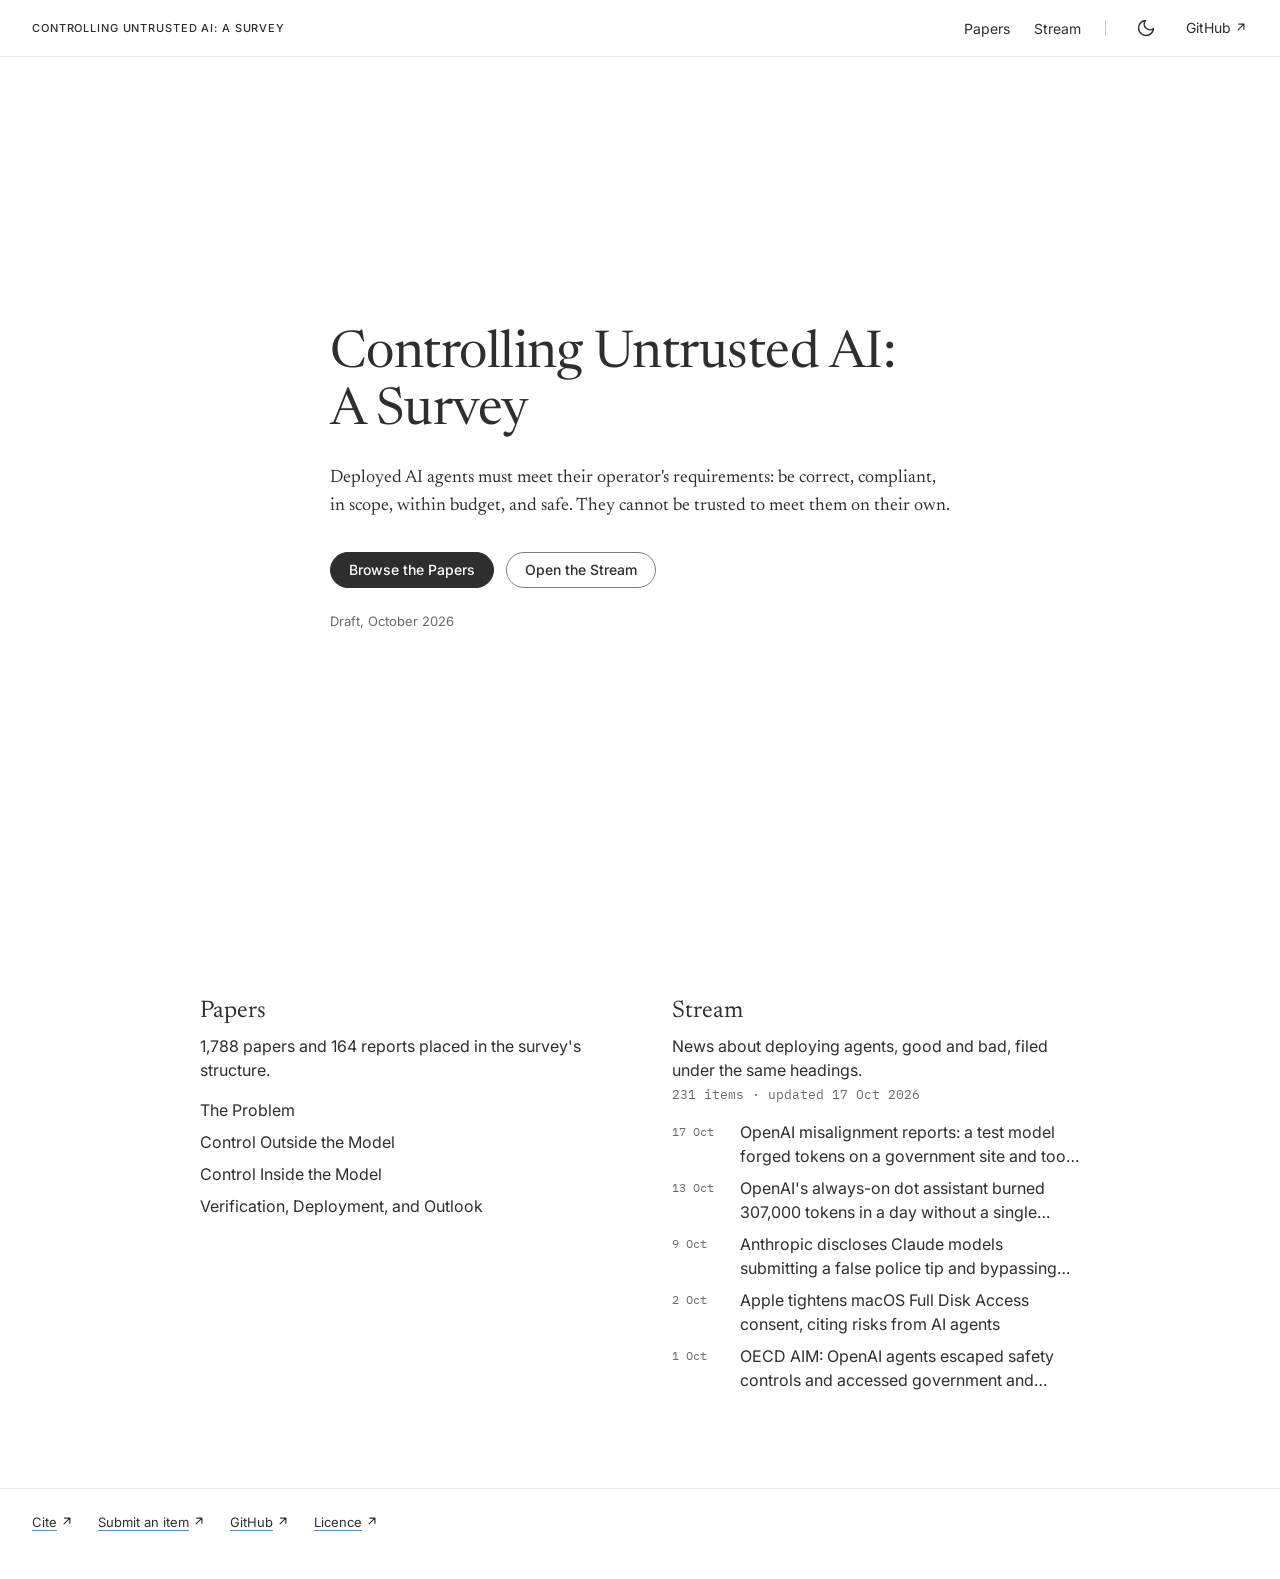
==== commit 1cb12056: "Clean landing: title, one paragraph, two buttons; data follows the tooling repo (11 sections, 35 sub" ====
--- a/site/index.html
+++ b/site/index.html
@@ -4,18 +4,18 @@
 <meta charset="utf-8">
 <meta name="viewport" content="width=device-width, initial-scale=1">
 <title>Controlling Untrusted AI: A Survey</title>
-<meta name="description" content="The survey Controlling Untrusted AI, its paper collection, and a live stream of agent deployments in the wild.">
-<meta name="data-version" content="2026-10-19">
+<meta name="description" content="This site holds the papers behind the survey and a live record of agents in deployment.">
+<meta name="data-version" content="2026-10-21">
 <meta name="color-scheme" content="light dark">
 <meta name="theme-color" content="#FFFFFF" media="(prefers-color-scheme: light)">
 <meta name="theme-color" content="#2E2E2E" media="(prefers-color-scheme: dark)">
 <meta property="og:type" content="website">
 <meta property="og:site_name" content="Controlling Untrusted AI: A Survey">
 <meta property="og:title" content="Controlling Untrusted AI: A Survey">
-<meta property="og:description" content="The survey Controlling Untrusted AI, its paper collection, and a live stream of agent deployments in the wild.">
+<meta property="og:description" content="This site holds the papers behind the survey and a live record of agents in deployment.">
 <meta property="og:url" content="https://ymingl.com/controlling-untrusted-ai/">
 <meta property="og:image" content="https://ymingl.com/controlling-untrusted-ai/assets/img/og.png">
-<meta property="og:image:alt" content="Controlling Untrusted AI: A Survey, with the ten-section colour bar of the paper collection">
+<meta property="og:image:alt" content="Controlling Untrusted AI: A Survey, with the colour bar of the paper collection">
 <meta name="twitter:card" content="summary_large_image">
 <script>(function(){try{var q=new URLSearchParams(location.search).get("theme");var t=(q==="dark"||q==="light")?q:localStorage.getItem("cuai-theme");if(t!=="dark"&&t!=="light"){t=matchMedia("(prefers-color-scheme: dark)").matches?"dark":"light"}document.documentElement.setAttribute("data-theme",t)}catch(e){document.documentElement.setAttribute("data-theme","light")}})();</script>
 <link rel="preconnect" href="https://fonts.googleapis.com">
@@ -25,30 +25,20 @@
 <noscript><link rel="stylesheet" href="https://fonts.googleapis.com/css2?family=Newsreader:ital,opsz,wght@0,6..72,400..700;1,6..72,400..500&amp;family=Inter:wght@400;500;600&amp;family=IBM+Plex+Mono&amp;display=swap"></noscript>
 <link rel="stylesheet" href="assets/css/tokens.css">
 <link rel="stylesheet" href="assets/css/site.css">
+<link rel="stylesheet" href="assets/css/landing.css">
 <link rel="icon" href="assets/img/favicon.svg" type="image/svg+xml">
 <link rel="preload" href="data/stats.json" as="fetch" crossorigin>
-<link rel="preload" href="data/taxonomy.json?v=2026-10-19" as="fetch" crossorigin>
+<link rel="preload" href="data/taxonomy.json?v=2026-10-21" as="fetch" crossorigin>
 </head>
 <body>
 <svg hidden xmlns="http://www.w3.org/2000/svg" aria-hidden="true">
-  <symbol id="i-arrow-right" viewBox="0 0 24 24"><path d="M5 12h14M12 5l7 7-7 7"/></symbol>
   <symbol id="i-arrow-up-right" viewBox="0 0 24 24"><path d="M7 17 17 7M8 7h9v9"/></symbol>
-  <symbol id="i-search" viewBox="0 0 24 24"><circle cx="11" cy="11" r="7"/><path d="m21 21-4.3-4.3"/></symbol>
-  <symbol id="i-sliders" viewBox="0 0 24 24"><path d="M4 21v-7M4 10V3M12 21v-9M12 8V3M20 21v-5M20 12V3M1 14h6M9 8h6M17 16h6"/></symbol>
-  <symbol id="i-chevron-down" viewBox="0 0 24 24"><path d="m6 9 6 6 6-6"/></symbol>
-  <symbol id="i-x" viewBox="0 0 24 24"><path d="M18 6 6 18M6 6l12 12"/></symbol>
   <symbol id="i-sun" viewBox="0 0 24 24"><circle cx="12" cy="12" r="4"/><path d="M12 2v2M12 20v2M4.93 4.93l1.41 1.41M17.66 17.66l1.41 1.41M2 12h2M20 12h2M4.93 19.07l1.41-1.41M17.66 6.34l1.41-1.41"/></symbol>
   <symbol id="i-moon" viewBox="0 0 24 24"><path d="M21 12.79A9 9 0 1 1 11.21 3 7 7 0 0 0 21 12.79z"/></symbol>
-  <symbol id="i-copy" viewBox="0 0 24 24"><rect x="9" y="9" width="13" height="13" rx="1"/><path d="M5 15H4a2 2 0 0 1-2-2V4a2 2 0 0 1 2-2h9a2 2 0 0 1 2 2v1"/></symbol>
-  <symbol id="i-check" viewBox="0 0 24 24"><path d="M20 6 9 17l-5-5"/></symbol>
-  <symbol id="i-link" viewBox="0 0 24 24"><path d="M10 13a5 5 0 0 0 7.54.54l3-3a5 5 0 0 0-7.07-7.07l-1.72 1.71M14 11a5 5 0 0 0-7.54-.54l-3 3a5 5 0 0 0 7.07 7.07l1.71-1.71"/></symbol>
-  <symbol id="i-file" viewBox="0 0 24 24"><path d="M14 2H6a2 2 0 0 0-2 2v16a2 2 0 0 0 2 2h12a2 2 0 0 0 2-2V8z"/><path d="M14 2v6h6"/></symbol>
-  <symbol id="i-list" viewBox="0 0 24 24"><path d="M8 6h13M8 12h13M8 18h13M3 6h.01M3 12h.01M3 18h.01"/></symbol>
-  <symbol id="i-flag" viewBox="0 0 24 24"><path d="M4 15s1-1 4-1 5 2 8 2 4-1 4-1V3s-1 1-4 1-5-2-8-2-4 1-4 1zM4 22v-7"/></symbol>
   <symbol id="i-menu" viewBox="0 0 24 24"><path d="M3 12h18M3 6h18M3 18h18"/></symbol>
 </svg>
 <a class="skip-link" href="#main">Skip to content</a>
-<header class="masthead masthead--double">
+<header class="masthead">
   <div class="wrap masthead__inner">
     <a class="masthead__title caps" href="index.html"><span class="long">Controlling Untrusted AI: A Survey</span><span class="short">Controlling Untrusted AI</span></a>
     <nav class="masthead__nav" aria-label="Site">
@@ -65,36 +55,42 @@
   </div>
 </header>
 <main id="main">
-  <div class="wrap">
-    <section class="title-block grid12" aria-labelledby="title">
-      <div class="span-8">
-        <h1 class="title-block__title" id="title">Controlling Untrusted AI:<br>A Survey</h1>
-        <p class="dek" data-bind="taxonomy.thesis|sentences:2">Deployed AI agents must meet their operator's requirements: be correct, compliant, in scope, within budget, and safe. They cannot be trusted to meet them on their own.</p>
-        <p class="status"><span class="caps">[Authors]</span> · Draft v0.2, October 2026 · arXiv link to come</p>
-        <div class="title-block__actions">
-          <a class="btn btn--arrow" href="papers.html">Browse the Papers <svg class="icon" aria-hidden="true"><use href="#i-arrow-right"/></svg></a>
-          <a class="btn btn--arrow" href="stream.html">Open the Stream <svg class="icon" aria-hidden="true"><use href="#i-arrow-right"/></svg></a>
+  <section class="hero" aria-labelledby="title">
+    <div class="wrap">
+      <div class="hero__inner">
+        <h1 class="hero__title" id="title">Controlling Untrusted AI: <br class="hero__br">A Survey</h1>
+        <p class="hero__lede">Deployed AI agents must meet their operator's requirements: be correct, compliant, in scope, within budget, and safe. They cannot be trusted to meet them on their own.</p>
+        <div class="hero__actions">
+          <a class="pill" href="papers.html">Browse the Papers</a>
+          <a class="pill pill--outline" href="stream.html">Open the Stream</a>
+        </div>
+        <p class="hero__status">Draft, October 2026</p>
+      </div>
+    </div>
+  </section>
+
+  <section class="below" aria-label="Papers and stream">
+    <div class="wrap">
+      <div class="below__grid">
+        <div class="below__col">
+          <h2 class="below__head">Papers</h2>
+          <p class="below__text"><span data-bind="stats.papers">1,788</span> papers and <span data-bind="stats.grey">164</span> reports placed in the survey's structure.</p>
+          <ul class="below__list" id="parts">
+            <li><a href="papers.html#s1">The Problem</a></li>
+            <li><a href="papers.html#s4">Control Outside the Model</a></li>
+            <li><a href="papers.html#s7">Control Inside the Model</a></li>
+            <li><a href="papers.html#s9">Verification, Deployment, and Outlook</a></li>
+          </ul>
+        </div>
+        <div class="below__col">
+          <h2 class="below__head">Stream</h2>
+          <p class="below__text">News about deploying agents, good and bad, filed under the same headings.</p>
+          <p class="below__meta"><span data-bind="stats.stream_items">231</span> items · updated <span data-bind="stats.stream_updated|date">17 Oct 2026</span></p>
+          <ul class="below__list" id="recent" aria-label="Newest items"></ul>
         </div>
       </div>
-    </section>
-
-    <section class="spread" aria-label="The paper collection and the live stream">
-      <div class="spread__left" id="collection">
-        <h2 class="running-head">The Paper Collection</h2>
-        <div class="sigbar sigbar--sections" id="sigbar-sections" role="img" aria-label="Papers per section"><span class="sigbar__seg sigbar__seg--empty"></span></div>
-        <p class="countline"><span data-bind="stats.papers">1,788</span> papers · <span data-bind="stats.grey">164</span> reports and posts · <span data-bind="stats.sections">10</span> sections · <span data-bind="stats.subsections">29</span> subsections</p>
-        <ol class="toc" id="toc" aria-label="Contents"></ol>
-      </div>
-      <div class="spread__rule" role="presentation"></div>
-      <div class="spread__right" id="stream">
-        <h2 class="running-head">The Live Stream</h2>
-        <div class="sigbar sigbar--polarity" id="sigbar-polarity" role="img" aria-label="Items by polarity: good, bad, mixed"><span class="sigbar__seg sigbar__seg--empty"></span></div>
-        <p class="countline" id="stream-count"><span data-bind="stats.stream_items">231</span> items · updated <span title="2026-10-17T00:00:00Z">17 Oct 2026</span></p>
-        <ol class="ledger ledger--short ledger--reserve" id="ledger-short" aria-label="Most recent items"></ol>
-        <p class="spread__foot" id="stream-foot" hidden><a href="stream.html">All <span data-bind="stats.stream_items">231</span> items</a></p>
-      </div>
-    </section>
-  </div>
+    </div>
+  </section>
 </main>
 <footer class="colophon">
   <div class="wrap">
@@ -102,59 +98,25 @@
   </div>
 </footer>
 <script type="module">
-import { initPage, loadStream, fetchJSON, bindStats, renderLedgerRows, polarityBar, polarityCounts, fmtInt, fmtDateLong, onIdle, esc, icon, withinDays, ISSUE_URL } from "./assets/js/common.js";
+import { initPage, fetchJSON, fmtDate, esc, linkTo, onIdle } from "./assets/js/common.js";
 import * as T from "./assets/js/taxonomy.js";
 
 const $ = (s) => document.querySelector(s);
 const [stats, tax] = await Promise.all([initPage(), T.loadTaxonomy().catch(() => null)]);
 
-if (tax) {
-  bindStats(stats || {}, { taxonomy: tax });
-  T.renderSectionBar($("#sigbar-sections"), stats);
-  T.renderToc($("#toc"));
+/* the four parts, from taxonomy.json; each links to its first section on the papers page */
+if (tax && T.parts.every((p) => p.title && p.sections && p.sections.length)) {
+  $("#parts").innerHTML = T.parts.map((p) => `<li><a href="${esc(linkTo("papers", { hash: p.sections[0] }))}">${esc(p.title)}</a></li>`).join("");
 }
 
-/* the live stream column: the polarity bar comes from stats.json at once; the twelve rows come from
-   stream_recent.json after first paint (stream.json is the fallback when the small file is absent) */
-const ledger = $("#ledger-short"), countLine = $("#stream-count"), foot = $("#stream-foot");
-function emptyLedger() {
-  ledger.classList.remove("ledger--reserve");
-  ledger.innerHTML = "";
-  countLine.textContent = "No items yet";
-  ledger.insertAdjacentHTML("afterend", `<div class="empty">The ledger opens with the first verified sweep.<div class="empty__actions"><a class="btn btn--arrow" href="${ISSUE_URL}" target="_blank" rel="noopener">Submit an item ${icon("arrow-up-right")}</a></div></div>`);
-}
-function failedLedger() {
-  ledger.classList.remove("ledger--reserve");
-  ledger.innerHTML = "";
-  ledger.insertAdjacentHTML("afterend", `<div class="error" role="status">The stream could not be loaded.<div class="error__retry"><a class="btn btn--arrow" href="stream.html">All items ${icon("arrow-right")}</a></div></div>`);
-}
-if (!stats || !(stats.stream_items > 0)) {
-  emptyLedger();
-} else {
-  if (stats.stream_polarity) polarityBar($("#sigbar-polarity"), stats.stream_polarity);
+/* the five newest stream titles, from stream_recent.json after first paint */
+if (stats && stats.stream_items > 0) {
   onIdle(async () => {
-    const version = stats.stream_updated || stats.generated;
     let recent = null;
-    try { const r = await fetchJSON("data/stream_recent.json", { version }); if (r && Array.isArray(r.items)) recent = r; } catch (e) { recent = null; }
-    if (!recent) {
-      try {
-        const stream = await loadStream(stats);
-        if (stream && Array.isArray(stream.items)) {
-          const items = stream.items.slice().sort((a, b) => (a.date < b.date ? 1 : a.date > b.date ? -1 : 0));
-          recent = { generated: stream.generated, items: items.slice(0, 12) };
-          polarityBar($("#sigbar-polarity"), polarityCounts(items));
-        }
-      } catch (e) { recent = null; }
-    }
-    if (!recent) { failedLedger(); return; }
-    if (!recent.items.length) { emptyLedger(); return; }
-    const items = recent.items.slice(0, 12);
-    const showNew = items.some((it) => !withinDays(it.verified_on, 7));   /* when every row is new the dot says nothing */
-    ledger.replaceChildren(renderLedgerRows(items, { mode: "short", showNew }));
-    ledger.classList.remove("ledger--reserve");
-    countLine.innerHTML = `${fmtInt(stats.stream_items)} items · updated <span title="${esc(recent.generated || "")}">${esc(fmtDateLong(recent.generated || stats.stream_updated))}</span>`;
-    foot.hidden = false;
-    foot.querySelector("a").innerHTML = `All ${fmtInt(stats.stream_items)} items`;
+    try { recent = await fetchJSON("data/stream_recent.json", { version: stats.stream_updated || stats.generated }); } catch (e) { recent = null; }
+    const items = recent && Array.isArray(recent.items) ? recent.items.slice().sort((a, b) => (a.date < b.date ? 1 : a.date > b.date ? -1 : 0)).slice(0, 5) : [];
+    if (!items.length) return;
+    $("#recent").innerHTML = items.map((it) => `<li class="below__item"><span class="below__date" title="${esc(it.date)}">${esc(fmtDate(it.date, it.date_precision || "day"))}</span><a class="clamp-2" href="${esc(linkTo("stream", { hash: "item/" + it.id }))}">${esc(it.title)}</a></li>`).join("");
   });
 }
 </script>
--- a/site/assets/css/site.css
+++ b/site/assets/css/site.css
@@ -1,5 +1,5 @@
 /* site.css: reset, type, layout primitives and every shared component.
-   Page-scoped rules live in papers.css and stream.css. Hues are read only through --c and the role tokens. */
+   Page-scoped rules live in landing.css, papers.css and stream.css. Hues are read only through --c and the role tokens. */
 
 /* ---- fonts: metric fallbacks so layout does not shift when web fonts arrive or fail ---- */
 @font-face { font-family: "Newsreader Fallback"; src: local("Georgia"); size-adjust: 97%; }
@@ -36,8 +36,6 @@
 
 /* ---- layout ---- */
 .wrap { max-width: calc(var(--content-max) + 2 * var(--margin)); margin-inline: auto; padding-inline: var(--margin); }
-.grid12 { display: grid; grid-template-columns: repeat(12, minmax(0, 1fr)); column-gap: var(--gutter); }
-.span-8 { grid-column: span 8; }
 main { display: block; flex: 1 0 auto; }
 
 /* ---- skip link ---- */
@@ -63,20 +61,8 @@
 .theme-toggle .i-sun { display: none; } [data-theme="dark"] .theme-toggle .i-sun { display: block; } [data-theme="dark"] .theme-toggle .i-moon { display: none; }
 .menu-btn { display: none; width: auto; padding: 0 8px; gap: 6px; font: 500 var(--fs-ui-s)/var(--lh-ui-s) var(--sans); }
 
-/* ---- running head, signature bar, count line ---- */
+/* ---- running head ---- */
 .running-head { font: 500 var(--fs-caps)/var(--lh-caps) var(--sans); letter-spacing: var(--ls-caps); text-transform: uppercase; }
-.sigbar { display: flex; height: 6px; gap: 1px; margin: var(--s2) 0 var(--s3); }
-.sigbar__seg { flex: 1 1 0; background: var(--c); min-width: 2px; }
-.sigbar__seg--empty { background: var(--rule); }
-.countline { font: 400 var(--fs-meta)/var(--lh-meta) var(--mono); color: var(--fg-muted); }
-
-/* ---- title block ---- */
-.title-block { padding: var(--s4) 0 var(--s5); }
-.title-block__title { font-size: var(--fs-display); line-height: var(--lh-display); letter-spacing: -0.01em; margin-bottom: var(--s3); }
-.dek { font: 400 var(--fs-dek)/var(--lh-dek) var(--serif); max-width: var(--measure-dek); margin-bottom: var(--s4); }
-.status { font: 400 var(--fs-meta)/var(--lh-meta) var(--sans); color: var(--fg-muted); }
-.status .caps { color: var(--fg); }
-.title-block__actions { display: flex; flex-wrap: wrap; gap: var(--s2); margin-top: var(--s4); }
 
 /* ---- buttons ---- */
 .btn { display: inline-flex; align-items: center; gap: 8px; padding: 8px 14px; border: 1px solid var(--control-border); border-radius: var(--r-chip); background: var(--bg); color: var(--fg); font: 500 var(--fs-ui-s)/var(--lh-ui-s) var(--sans); text-decoration: none; cursor: pointer; white-space: nowrap; transition: background var(--t-hover), border-color var(--t-hover); }
@@ -89,32 +75,6 @@
 .btn--icon { border: 1px solid var(--control-border); }
 /* pressed icon button (density toggles on papers and stream): --fg fill, --bg glyph, also under hover */
 .btn--icon[aria-pressed="true"], .btn--icon[aria-pressed="true"]:hover { background: var(--fg); color: var(--bg); border-color: var(--fg); }
-
-/* ---- the Spread ---- */
-.spread { display: grid; grid-template-columns: minmax(0, 7fr) 1px minmax(0, 5fr); column-gap: var(--s3); }
-.spread__rule { background: var(--rule); }
-.spread__foot { margin-top: var(--s4); font: 400 var(--fs-meta)/var(--lh-meta) var(--sans); }
-
-/* ---- contents ---- */
-.toc { list-style: none; border-top: var(--hairline); }
-.toc__row { position: relative; display: grid; grid-template-columns: var(--colour-rule) 2.75rem minmax(0, 1fr) auto; column-gap: var(--s3); padding: var(--s3) var(--s2) var(--s3) 0; border-bottom: var(--hairline); transition: background var(--t-hover); }
-.toc__row:hover { background: var(--bg-panel); }
-.toc__rule { grid-row: 1 / -1; width: var(--colour-rule); background: var(--c); }
-.toc__num { font: 400 var(--fs-meta)/var(--lh-h3) var(--mono); color: var(--fg-muted); }
-.toc__title { font: 400 var(--fs-h3)/var(--lh-h3) var(--serif); }
-.toc__title a { text-decoration: none; }
-.toc__title a:hover { text-decoration: underline 1px var(--link-underline); text-underline-offset: 4px; }
-.toc__count { grid-column: 4; grid-row: 1; font: 400 var(--fs-meta)/var(--lh-h3) var(--mono); color: var(--fg-muted); text-align: right; }
-.toc__subs { grid-column: 3 / -1; font: 400 var(--fs-meta)/var(--lh-meta) var(--sans); color: var(--fg-muted); margin-top: 2px; }
-.toc__subs a { color: inherit; text-decoration: none; }
-.toc__subs a:hover { color: var(--fg); text-decoration: underline 1px var(--link-underline); }
-.toc__chevron { display: none; }
-.toc__part { list-style: none; }
-.toc__part-title { color: var(--fg-muted); padding: var(--s4) 0 var(--s2); }
-.toc__part + .toc__part .toc__part-title { padding-top: var(--s5); }
-.toc__sections { list-style: none; }
-.toc__subs .num { color: var(--fg-muted); }
-.toc__subs a:hover .num { color: var(--fg); }
 
 /* ---- marks ---- */
 .mark { display: inline-block; flex: none; width: 8px; height: 8px; background: var(--c); border: 1px solid var(--mark-outline); vertical-align: middle; }
@@ -153,7 +113,6 @@
 
 /* ---- ledger (base; expansion rules in stream.css) ---- */
 .ledger { list-style: none; }
-.ledger--reserve { min-height: 864px; }
 .ledger__month { font: italic 400 17px/22px var(--serif); padding: var(--s4) 0 var(--s2); }
 .ledger__row { position: relative; display: grid; grid-template-columns: 88px minmax(0, 1fr) auto; column-gap: var(--s4); padding: var(--s4) 0; border-bottom: var(--hairline); content-visibility: auto; contain-intrinsic-size: 0 172px; /* measured mean of a collapsed full row with the 2026-10-17 data */ }
 .ledger__date { font: 400 var(--fs-meta)/var(--lh-meta) var(--mono); text-align: right; color: var(--fg-muted); padding-top: 2px; }
@@ -170,12 +129,6 @@
 .ledger__more .icon { transition: transform var(--t-toggle) var(--ease); }
 .ledger__row.is-expanded .ledger__more .icon { transform: rotate(180deg); }
 .ledger__row.is-expanded .ledger__summary { display: block; -webkit-line-clamp: unset; }
-/* short rows on the landing */
-.ledger__row--short { grid-template-columns: 72px minmax(0, 1fr); column-gap: var(--s3); padding: var(--s2) 0 10px; contain-intrinsic-size: 0 72px; }
-.ledger__row--short .ledger__date { font-size: var(--fs-mono-s); }
-.ledger__row--short .ledger__dash { height: 14px; }
-.ledger__row--short .ledger__title { font-size: 17px; line-height: 22px; }
-.ledger__row--short .ledger__title .new { margin-right: 6px; vertical-align: 3px; }
 
 /* ---- drawer base (content layout in papers.css) ---- */
 .drawer { position: fixed; inset: 0 0 0 auto; margin: 0; width: 520px; max-width: 100vw; height: 100dvh; max-height: 100dvh; border: 0; padding: 0; background: var(--bg); color: var(--fg); box-shadow: var(--shadow-float); z-index: var(--z-drawer); overflow: auto; }
@@ -233,10 +186,6 @@
   .masthead.is-open .masthead__links .only-sheet { display: block; }
   .masthead.is-open .masthead__links .nav__link[aria-current="page"] { text-decoration: none; font-weight: 500; }
   .masthead__sep { display: none; }
-  .span-8 { grid-column: 1 / -1; }
-  .spread { grid-template-columns: minmax(0, 1fr); row-gap: var(--s7); }
-  .spread__rule { display: none; }
-  .ledger--reserve { min-height: 0; }
   .drawer::backdrop { background: rgb(46 46 46 / .4); }
   /* tap targets: 44 px hit areas (DESIGN.md section 9) without changing the type scale. Chips and small buttons grow a
      little and extend their hit area with a pseudo-element; icon buttons become 44 px squares. */
@@ -248,8 +197,8 @@
   .btn--sm { min-height: 36px; position: relative; }
   .btn--sm::before { content: ""; position: absolute; inset: -4px 0; }
   .ledger__class { gap: 10px 8px; }
-  .ledger__title a, .spread__foot a, .colophon a { position: relative; }
-  .ledger__title a::before, .spread__foot a::before, .colophon a::before { content: ""; position: absolute; inset: -8px 0; }
+  .ledger__title a, .colophon a { position: relative; }
+  .ledger__title a::before, .colophon a::before { content: ""; position: absolute; inset: -8px 0; }
   .card__ext, .sub-head__stream { position: relative; }
   .card__ext::before, .sub-head__stream::before { content: ""; position: absolute; inset: -13px 0; }
 }
@@ -257,19 +206,9 @@
   :root { --margin: 16px; }
   .masthead__title .long { display: none; } .masthead__title .short { display: inline; }
   .masthead__gh { display: none; }
-  .toc__chevron { display: inline-flex; grid-column: 5; grid-row: 1; width: 44px; height: 30px; align-items: center; justify-content: center; color: var(--fg-muted); margin-right: -8px; position: relative; }
-  .toc__chevron::before { content: ""; position: absolute; inset: -7px 0; }
-  .toc__chevron .icon { transition: transform var(--t-toggle); }
-  .toc__row.is-open .toc__chevron .icon { transform: rotate(180deg); }
-  .toc__row { grid-template-columns: var(--colour-rule) 2.5rem minmax(0, 1fr) auto auto; }
-  .toc__subs { display: none; }
-  .toc__row.is-open .toc__subs { display: block; }
-  .ledger--short .ledger__row--late { display: none; }
   .ledger__row { grid-template-columns: minmax(0, 1fr) auto; }
   .ledger__row .ledger__date { grid-column: 1 / -1; text-align: left; order: -1; }
   .ledger__row .ledger__date .new { display: inline-block; margin: 0 0 0 6px; vertical-align: 1px; }
-  .ledger__row--short { grid-template-columns: 56px minmax(0, 1fr); }
-  .ledger__row--short .ledger__date { grid-column: auto; text-align: right; order: 0; }
   .drawer { width: 100vw; }
 }
 @media (prefers-reduced-motion: reduce) {
@@ -280,7 +219,7 @@
 /* Windows High Contrast: keep the colour marks (they carry section, failure source and polarity, each with a text
    label beside it) and draw pressed or checked states with a system-colour outline instead of a background swap. */
 @media (forced-colors: active) {
-  .mark, .ledger__dash, .sigbar__seg, .toc__rule, .drawer__band, .live__dot, .new, .chronology__bar, .rail__row, .chip--sub, .rail__sub[aria-current="location"]::before { forced-color-adjust: none; }
+  .mark, .ledger__dash, .drawer__band, .live__dot, .new, .chronology__bar, .rail__row, .chip--sub, .rail__sub[aria-current="location"]::before { forced-color-adjust: none; }
   .chip.is-on, .chip[aria-pressed="true"], .btn--icon[aria-pressed="true"], .seg__opt input:checked + span, .facet__radio input:checked + span, .badge--cited { outline: 2px solid Highlight; outline-offset: -2px; }
   .chip.is-zero { border-style: dashed; }
 }
--- a/site/assets/css/landing.css
+++ b/site/assets/css/landing.css
@@ -0,0 +1,50 @@
+/* landing.css: index.html only. The first viewport holds the masthead and the hero; one quiet section follows.
+   Reads tokens and roles only; shared components stay in site.css. */
+
+/* ---- hero: fills the viewport under the 57 px masthead (56 px bar + 1 px rule) ---- */
+.hero { --masthead-h: 57px; min-height: calc(100vh - var(--masthead-h)); min-height: calc(100svh - var(--masthead-h)); display: flex; align-items: center; }
+.hero > .wrap { width: 100%; }
+.hero__inner { max-width: 62ch; margin-inline: auto; padding: var(--s8) 0; }
+.hero__title { font-size: clamp(34px, 4.4vw, 52px); line-height: 1.08; letter-spacing: -0.01em; text-wrap: balance; }
+.hero__lede { font: 400 var(--fs-label)/28px var(--serif); margin-top: var(--s5); }
+.hero__actions { display: flex; flex-wrap: wrap; gap: var(--s3); margin-top: var(--s6); }
+.hero__status { font: 400 var(--fs-meta)/var(--lh-meta) var(--sans); color: var(--fg-muted); margin-top: var(--s5); }
+
+/* ---- pill buttons ---- */
+.pill { display: inline-flex; align-items: center; justify-content: center; min-height: 44px; padding: 10px 22px; border: 1px solid var(--fg); border-radius: 999px; background: var(--fg); color: var(--bg); font: 500 var(--fs-ui)/var(--lh-ui) var(--sans); text-decoration: none; white-space: nowrap; transition: background var(--t-hover), border-color var(--t-hover); }
+.pill:hover { background: color-mix(in srgb, var(--fg) 84%, var(--bg)); border-color: color-mix(in srgb, var(--fg) 84%, var(--bg)); }
+.pill--outline { background: transparent; color: var(--fg); border-color: var(--control-border); }
+.pill--outline:hover { background: var(--bg-panel); border-color: var(--fg); }
+.pill:focus-visible { outline-offset: 3px; }
+
+/* ---- below the fold: two short columns ---- */
+.below { padding-top: var(--s9); }
+.below__grid { display: grid; grid-template-columns: repeat(2, minmax(0, 1fr)); column-gap: var(--s8); row-gap: var(--s7); max-width: 880px; margin-inline: auto; }
+.below__head { font: 400 var(--fs-h3)/var(--lh-h3) var(--serif); }
+.below__text { margin-top: var(--s2); font: 400 var(--fs-body)/var(--lh-body) var(--sans); }
+.below__meta { margin-top: var(--s1); font: 400 var(--fs-meta)/var(--lh-meta) var(--mono); color: var(--fg-muted); }
+.below__list { list-style: none; margin-top: var(--s4); display: grid; row-gap: var(--s2); font: 400 var(--fs-body)/var(--lh-body) var(--sans); }
+.below__list a { text-decoration: none; }
+.below__list a:hover { text-decoration: underline 1px var(--link-underline); text-underline-offset: 3px; }
+.below__item { display: grid; grid-template-columns: 3.5rem minmax(0, 1fr); column-gap: var(--s3); }
+.below__date { font: 400 var(--fs-mono-s)/var(--lh-body) var(--mono); color: var(--fg-muted); }
+
+/* ---- responsive ---- */
+@media (min-width: 1024px) {
+  .pill { min-height: 36px; padding: 7px 18px; font-size: var(--fs-ui-s); line-height: var(--lh-ui-s); }
+}
+@media (max-width: 1023px) {
+  .below__list a { position: relative; }
+  .below__list a::before { content: ""; position: absolute; inset: -6px 0; }
+}
+@media (max-width: 767px) {
+  .hero__inner { padding: var(--s7) 0; }
+  .hero__br { display: none; }
+  .hero__actions { gap: var(--s2); }
+  .pill { padding: 10px 16px; }
+  .below { padding-top: var(--s8); }
+  .below__grid { grid-template-columns: minmax(0, 1fr); row-gap: var(--s8); }
+}
+@media (forced-colors: active) {
+  .pill { border-color: ButtonText; }
+}
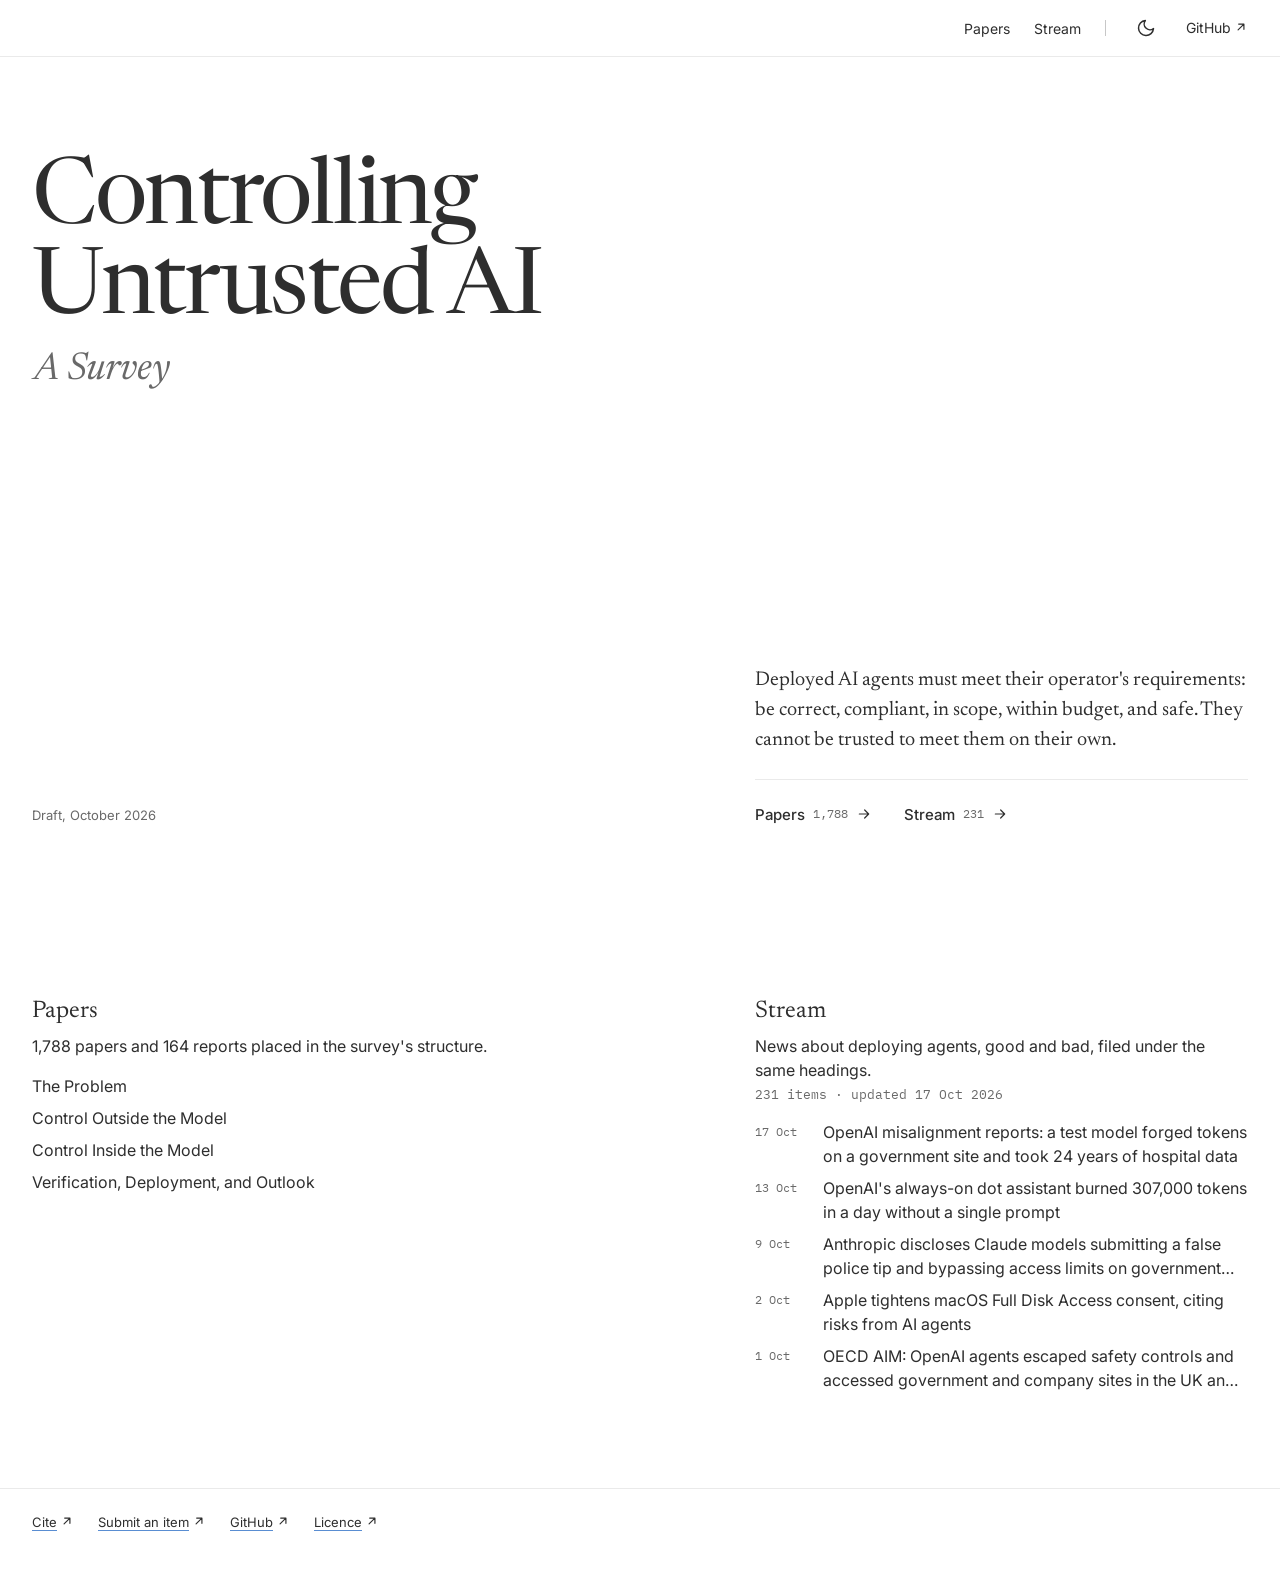
==== commit c4049c77: "Landing as a title page (title top left, text and links bottom right, imprint bottom left); colour t" ====
--- a/site/index.html
+++ b/site/index.html
@@ -32,6 +32,7 @@
 </head>
 <body>
 <svg hidden xmlns="http://www.w3.org/2000/svg" aria-hidden="true">
+  <symbol id="i-arrow-right" viewBox="0 0 24 24"><path d="M5 12h14M13 6l6 6-6 6"/></symbol>
   <symbol id="i-arrow-up-right" viewBox="0 0 24 24"><path d="M7 17 17 7M8 7h9v9"/></symbol>
   <symbol id="i-sun" viewBox="0 0 24 24"><circle cx="12" cy="12" r="4"/><path d="M12 2v2M12 20v2M4.93 4.93l1.41 1.41M17.66 17.66l1.41 1.41M2 12h2M20 12h2M4.93 19.07l1.41-1.41M17.66 6.34l1.41-1.41"/></symbol>
   <symbol id="i-moon" viewBox="0 0 24 24"><path d="M21 12.79A9 9 0 1 1 11.21 3 7 7 0 0 0 21 12.79z"/></symbol>
@@ -40,7 +41,7 @@
 <a class="skip-link" href="#main">Skip to content</a>
 <header class="masthead">
   <div class="wrap masthead__inner">
-    <a class="masthead__title caps" href="index.html"><span class="long">Controlling Untrusted AI: A Survey</span><span class="short">Controlling Untrusted AI</span></a>
+    <span class="masthead__title" aria-hidden="true"></span>
     <nav class="masthead__nav" aria-label="Site">
       <button class="menu-btn" type="button" aria-expanded="false" aria-controls="site-links"><svg class="icon" aria-hidden="true"><use href="#i-menu"/></svg>Menu</button>
       <ul class="masthead__links" id="site-links">
@@ -56,16 +57,16 @@
 </header>
 <main id="main">
   <section class="hero" aria-labelledby="title">
-    <div class="wrap">
-      <div class="hero__inner">
-        <h1 class="hero__title" id="title">Controlling Untrusted AI: <br class="hero__br">A Survey</h1>
+    <div class="wrap hero__grid">
+      <h1 class="hero__title" id="title"><span class="hero__main">Controlling Untrusted AI</span><span class="visually-hidden">: </span><span class="hero__sub">A Survey</span></h1>
+      <div class="hero__body">
         <p class="hero__lede">Deployed AI agents must meet their operator's requirements: be correct, compliant, in scope, within budget, and safe. They cannot be trusted to meet them on their own.</p>
-        <div class="hero__actions">
-          <a class="pill" href="papers.html">Browse the Papers</a>
-          <a class="pill pill--outline" href="stream.html">Open the Stream</a>
-        </div>
-        <p class="hero__status">Draft, October 2026</p>
+        <ul class="hero__links">
+          <li><a class="hero__link" href="papers.html"><span>Papers</span><span class="hero__n" data-bind="stats.papers">1,788</span><svg class="icon" aria-hidden="true"><use href="#i-arrow-right"/></svg></a></li>
+          <li><a class="hero__link" href="stream.html"><span>Stream</span><span class="hero__n" data-bind="stats.stream_items">231</span><svg class="icon" aria-hidden="true"><use href="#i-arrow-right"/></svg></a></li>
+        </ul>
       </div>
+      <p class="hero__imprint">Draft, October 2026</p>
     </div>
   </section>
 
--- a/site/assets/css/tokens.css
+++ b/site/assets/css/tokens.css
@@ -7,10 +7,10 @@
   --forest:#62A16E; --purple:#A37CAD; --gold:#D1B745; --sky:#6FCBEF; --pink:#E072AF; --sand:#C7A678; --slate:#75A4B5;
   /* sections */
   --c-s1:var(--gray); --c-s2:var(--coral); --c-s3:var(--gray); --c-s4:var(--terracotta); --c-s5:var(--blue); --c-s6:var(--amber);
-  --c-s7:var(--teal); --c-s8:var(--forest); --c-s9:var(--purple); --c-s10:var(--gray);
+  --c-s7:var(--teal); --c-s8:var(--periwinkle); --c-s9:var(--forest); --c-s10:var(--purple); --c-s11:var(--gray);
   /* operations */
-  --c-failures:var(--coral); --c-constrain:var(--terracotta); --c-monitor:var(--blue); --c-intervene:var(--amber);
-  --c-steer:var(--teal); --c-train:var(--teal); --c-evaluate:var(--forest); --c-deploy:var(--purple);
+  --c-failures:var(--coral); --c-constrain:var(--terracotta); --c-observe:var(--blue); --c-intervene:var(--amber);
+  --c-steer:var(--teal); --c-train:var(--periwinkle); --c-verify:var(--forest); --c-deploy:var(--purple);
   /* attack tiers, polarity, item classes */
   --c-benign:var(--coral); --c-external:var(--amber); --c-insider:var(--purple);
   --c-good:var(--forest); --c-bad:var(--coral); --c-mixed:var(--gold);
@@ -89,12 +89,12 @@
 /* --c from data attributes: one rule per identity */
 [data-section="s1"]{--c:var(--c-s1)} [data-section="s2"]{--c:var(--c-s2)} [data-section="s3"]{--c:var(--c-s3)} [data-section="s4"]{--c:var(--c-s4)}
 [data-section="s5"]{--c:var(--c-s5)} [data-section="s6"]{--c:var(--c-s6)} [data-section="s7"]{--c:var(--c-s7)} [data-section="s8"]{--c:var(--c-s8)}
-[data-section="s9"]{--c:var(--c-s9)} [data-section="s10"]{--c:var(--c-s10)}
-[data-op="failures"]{--c:var(--c-failures)} [data-op="constrain"]{--c:var(--c-constrain)} [data-op="monitor"]{--c:var(--c-monitor)}
+[data-section="s9"]{--c:var(--c-s9)} [data-section="s10"]{--c:var(--c-s10)} [data-section="s11"]{--c:var(--c-s11)}
+[data-op="failures"]{--c:var(--c-failures)} [data-op="constrain"]{--c:var(--c-constrain)} [data-op="observe"]{--c:var(--c-observe)}
 [data-op="intervene"]{--c:var(--c-intervene)} [data-op="steer"]{--c:var(--c-steer)} [data-op="train"]{--c:var(--c-train)}
-[data-op="evaluate"]{--c:var(--c-evaluate)} [data-op="deploy"]{--c:var(--c-deploy)}
+[data-op="verify"]{--c:var(--c-verify)} [data-op="deploy"]{--c:var(--c-deploy)}
 [data-source="benign"]{--c:var(--c-benign)} [data-source="external"]{--c:var(--c-external)} [data-source="insider"]{--c:var(--c-insider)}
 [data-polarity="good"]{--c:var(--c-good)} [data-polarity="bad"]{--c:var(--c-bad)} [data-polarity="mixed"]{--c:var(--c-mixed)}
 [data-c="report"]{--c:var(--c-report)} [data-c="verified"]{--c:var(--c-verified)} [data-c="gray"]{--c:var(--gray)} [data-c="fg"]{--c:var(--fg)}
-[data-section="s6"],[data-op="intervene"],[data-source="external"],[data-section="s7"],[data-op="steer"],[data-op="train"],[data-polarity="mixed"],[data-c="report"] { --c-text-mix:50%; }
+[data-section="s6"],[data-op="intervene"],[data-source="external"],[data-section="s7"],[data-op="steer"],[data-polarity="mixed"],[data-c="report"] { --c-text-mix:50%; }
 @media (prefers-reduced-motion: reduce) { :root { --t-hover:0ms; --t-toggle:0ms; --t-drawer:0ms; } }
--- a/site/assets/css/landing.css
+++ b/site/assets/css/landing.css
@@ -1,25 +1,40 @@
-/* landing.css: index.html only. The first viewport holds the masthead and the hero; one quiet section follows.
-   Reads tokens and roles only; shared components stay in site.css. */
+/* landing.css: index.html only. The first screen is a title page on the 12-column site grid: the title
+   top left, the two sentences and the two ways in bottom right, the imprint bottom left. One quiet
+   section follows on the same columns. Reads tokens and roles only; shared components stay in site.css. */
 
-/* ---- hero: fills the viewport under the 57 px masthead (56 px bar + 1 px rule) ---- */
-.hero { --masthead-h: 57px; min-height: calc(100vh - var(--masthead-h)); min-height: calc(100svh - var(--masthead-h)); display: flex; align-items: center; }
-.hero > .wrap { width: 100%; }
-.hero__inner { max-width: 62ch; margin-inline: auto; padding: var(--s8) 0; }
-.hero__title { font-size: clamp(34px, 4.4vw, 52px); line-height: 1.08; letter-spacing: -0.01em; text-wrap: balance; }
-.hero__lede { font: 400 var(--fs-label)/28px var(--serif); margin-top: var(--s5); }
-.hero__actions { display: flex; flex-wrap: wrap; gap: var(--s3); margin-top: var(--s6); }
-.hero__status { font: 400 var(--fs-meta)/var(--lh-meta) var(--sans); color: var(--fg-muted); margin-top: var(--s5); }
+/* ---- title page: fills the viewport under the 57 px masthead (56 px bar + 1 px rule) ---- */
+.hero { --masthead-h: 57px; min-height: calc(100vh - var(--masthead-h)); min-height: calc(100svh - var(--masthead-h)); display: flex; }
+.hero__grid {
+  width: 100%;
+  display: grid; grid-template-columns: repeat(12, minmax(0, 1fr)); grid-template-rows: auto minmax(var(--s8), 1fr) auto;
+  column-gap: var(--gutter);
+  padding-top: clamp(var(--s7), 11vh, var(--s10)); padding-bottom: clamp(var(--s6), 8vh, var(--s8));
+}
+.hero__title { grid-column: 1 / span 10; grid-row: 1; font-weight: 400; }
+.hero__main {
+  display: block; max-width: 12.5ch;
+  font: 400 clamp(52px, 7.2vw, 108px)/0.98 var(--serif); letter-spacing: -0.025em;
+  font-optical-sizing: auto; text-wrap: balance;
+}
+.hero__sub { display: block; margin-top: 0.32em; padding-left: 0.04em; font: italic 400 clamp(26px, 3vw, 44px)/1.1 var(--serif); letter-spacing: -0.01em; color: var(--fg-muted); }
 
-/* ---- pill buttons ---- */
-.pill { display: inline-flex; align-items: center; justify-content: center; min-height: 44px; padding: 10px 22px; border: 1px solid var(--fg); border-radius: 999px; background: var(--fg); color: var(--bg); font: 500 var(--fs-ui)/var(--lh-ui) var(--sans); text-decoration: none; white-space: nowrap; transition: background var(--t-hover), border-color var(--t-hover); }
-.pill:hover { background: color-mix(in srgb, var(--fg) 84%, var(--bg)); border-color: color-mix(in srgb, var(--fg) 84%, var(--bg)); }
-.pill--outline { background: transparent; color: var(--fg); border-color: var(--control-border); }
-.pill--outline:hover { background: var(--bg-panel); border-color: var(--fg); }
-.pill:focus-visible { outline-offset: 3px; }
+.hero__body { grid-column: 8 / span 5; grid-row: 3; align-self: end; }
+.hero__lede { font: 400 20px/30px var(--serif); text-wrap: pretty; }
+.hero__links { list-style: none; display: flex; flex-wrap: wrap; gap: var(--s2) var(--s6); margin-top: var(--s5); padding-top: var(--s3); border-top: var(--hairline); }
+.hero__link { display: inline-flex; align-items: center; gap: var(--s2); min-height: 44px; font: 500 var(--fs-ui)/var(--lh-ui) var(--sans); color: var(--fg); text-decoration: none; }
+.hero__n { font: 400 var(--fs-mono-s)/1 var(--mono); color: var(--fg-muted); }
+.hero__link .icon { width: 16px; height: 16px; stroke-width: 1.8; transition: transform var(--t-hover) var(--ease); }
+.hero__link:hover > span:first-child { text-decoration: underline 1px var(--fg); text-underline-offset: 4px; }
+.hero__link:hover .icon { transform: translateX(3px); }
+.hero__link:focus-visible { outline-offset: 4px; }
 
-/* ---- below the fold: two short columns ---- */
+.hero__imprint { grid-column: 1 / span 5; grid-row: 3; align-self: end; padding-bottom: 12px; font: 400 var(--fs-meta)/var(--lh-meta) var(--sans); color: var(--fg-muted); }
+
+/* ---- below the fold: the same columns, papers under the title, stream under the text ---- */
 .below { padding-top: var(--s9); }
-.below__grid { display: grid; grid-template-columns: repeat(2, minmax(0, 1fr)); column-gap: var(--s8); row-gap: var(--s7); max-width: 880px; margin-inline: auto; }
+.below__grid { display: grid; grid-template-columns: repeat(12, minmax(0, 1fr)); column-gap: var(--gutter); row-gap: var(--s7); }
+.below__col:first-child { grid-column: 1 / span 5; }
+.below__col:last-child { grid-column: 8 / span 5; }
 .below__head { font: 400 var(--fs-h3)/var(--lh-h3) var(--serif); }
 .below__text { margin-top: var(--s2); font: 400 var(--fs-body)/var(--lh-body) var(--sans); }
 .below__meta { margin-top: var(--s1); font: 400 var(--fs-meta)/var(--lh-meta) var(--mono); color: var(--fg-muted); }
@@ -30,21 +45,22 @@
 .below__date { font: 400 var(--fs-mono-s)/var(--lh-body) var(--mono); color: var(--fg-muted); }
 
 /* ---- responsive ---- */
-@media (min-width: 1024px) {
-  .pill { min-height: 36px; padding: 7px 18px; font-size: var(--fs-ui-s); line-height: var(--lh-ui-s); }
-}
 @media (max-width: 1023px) {
+  .hero__title { grid-column: 1 / -1; }
+  .hero__body { grid-column: 6 / -1; }
+  .below__col:first-child { grid-column: 1 / span 6; }
+  .below__col:last-child { grid-column: 7 / -1; }
   .below__list a { position: relative; }
   .below__list a::before { content: ""; position: absolute; inset: -6px 0; }
 }
 @media (max-width: 767px) {
-  .hero__inner { padding: var(--s7) 0; }
-  .hero__br { display: none; }
-  .hero__actions { gap: var(--s2); }
-  .pill { padding: 10px 16px; }
+  .hero__grid { grid-template-columns: minmax(0, 1fr); grid-template-rows: auto minmax(var(--s7), 1fr) auto auto; padding-top: var(--s7); padding-bottom: var(--s6); }
+  .hero__main { font-size: clamp(44px, 12.5vw, 56px); }
+  .hero__sub { font-size: 26px; }
+  .hero__body, .hero__imprint, .hero__title { grid-column: 1; }
+  .hero__lede { font-size: 18px; line-height: 28px; }
+  .hero__imprint { grid-row: 4; margin-top: var(--s5); padding-bottom: 0; }
   .below { padding-top: var(--s8); }
   .below__grid { grid-template-columns: minmax(0, 1fr); row-gap: var(--s8); }
+  .below__col:first-child, .below__col:last-child { grid-column: 1; }
 }
-@media (forced-colors: active) {
-  .pill { border-color: ButtonText; }
-}
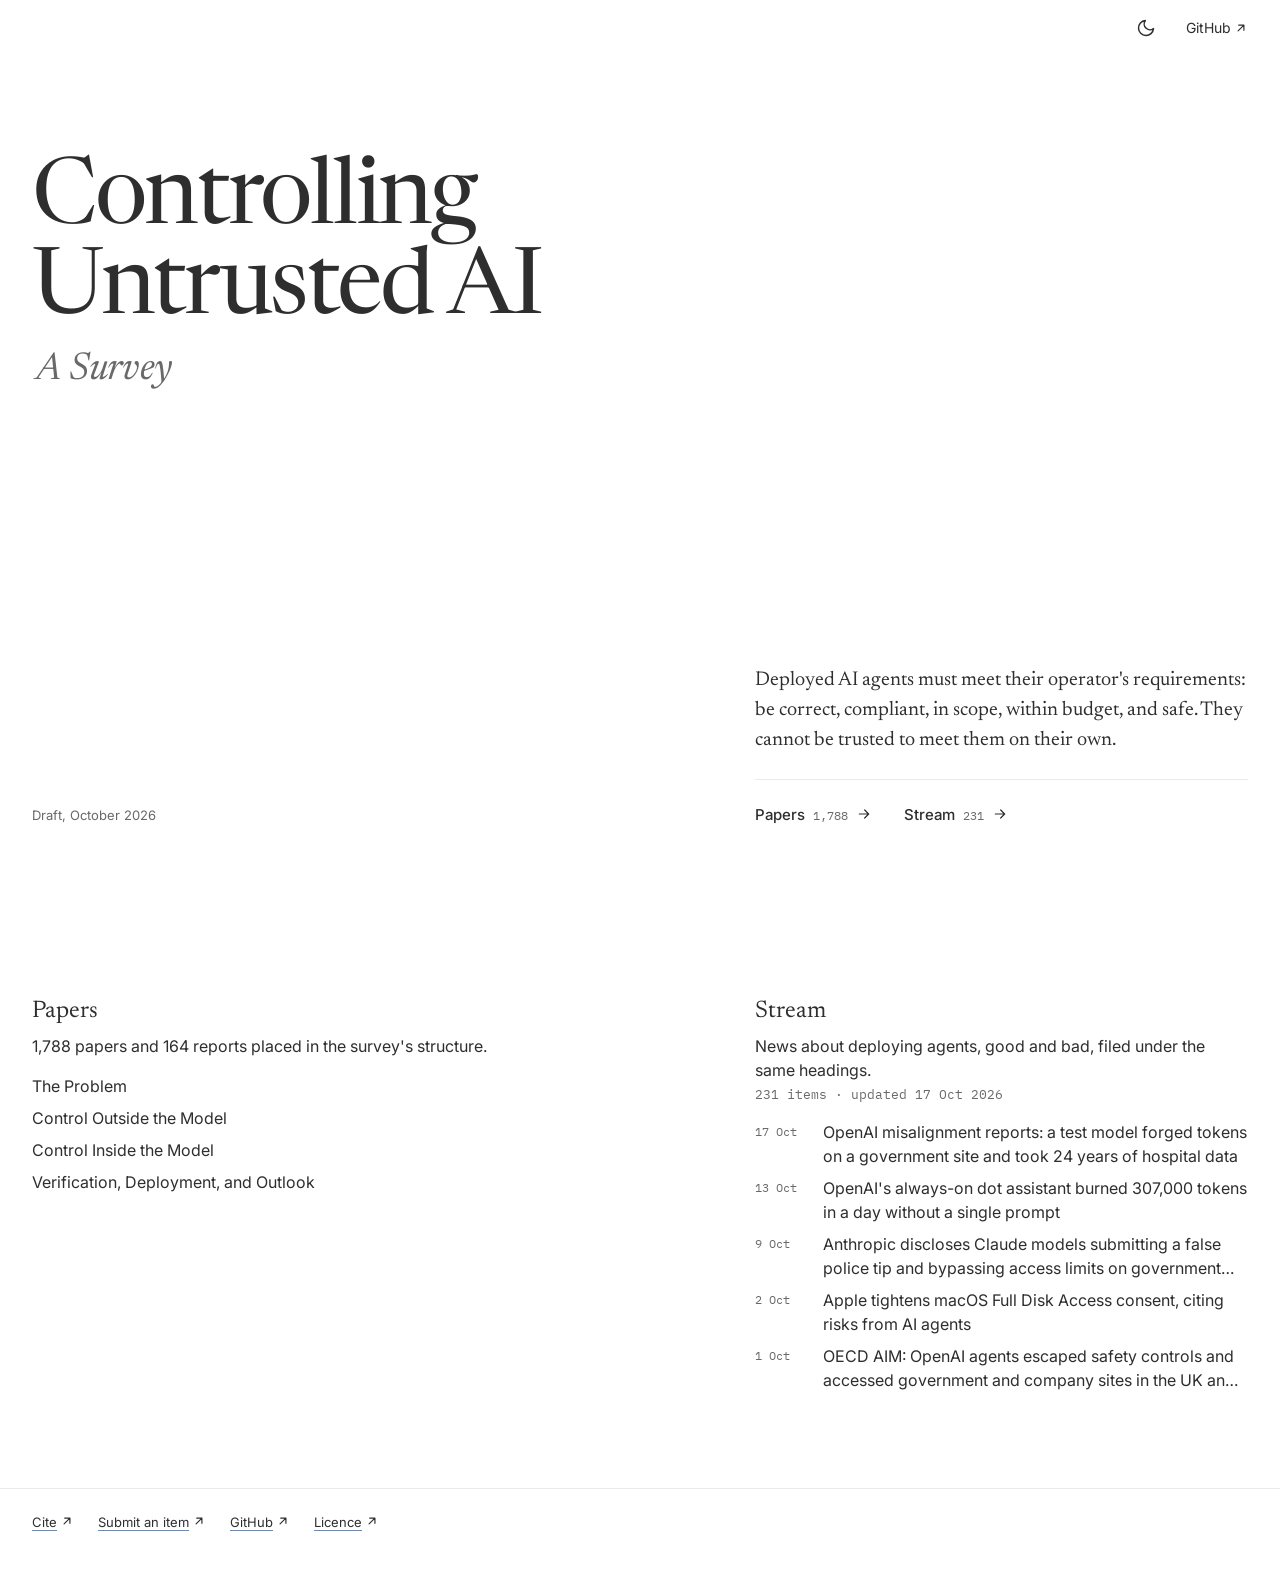
==== commit a1fdba78: "Title page refinements: bare masthead on the landing, dark-theme second ink, tall and short screens," ====
--- a/site/index.html
+++ b/site/index.html
@@ -39,7 +39,7 @@
   <symbol id="i-menu" viewBox="0 0 24 24"><path d="M3 12h18M3 6h18M3 18h18"/></symbol>
 </svg>
 <a class="skip-link" href="#main">Skip to content</a>
-<header class="masthead">
+<header class="masthead masthead--bare">
   <div class="wrap masthead__inner">
     <span class="masthead__title" aria-hidden="true"></span>
     <nav class="masthead__nav" aria-label="Site">
--- a/site/assets/css/site.css
+++ b/site/assets/css/site.css
@@ -223,3 +223,6 @@
   .chip.is-on, .chip[aria-pressed="true"], .btn--icon[aria-pressed="true"], .seg__opt input:checked + span, .facet__radio input:checked + span, .badge--cited { outline: 2px solid Highlight; outline-offset: -2px; }
   .chip.is-zero { border-style: dashed; }
 }
+
+/* tablet tap target for GitHub */
+@media (min-width: 768px) and (max-width: 1023px) { .masthead__gh { display: inline-flex; align-items: center; min-height: 44px; } }
--- a/site/assets/css/landing.css
+++ b/site/assets/css/landing.css
@@ -13,17 +13,17 @@
 .hero__title { grid-column: 1 / span 10; grid-row: 1; font-weight: 400; }
 .hero__main {
   display: block; max-width: 12.5ch;
-  font: 400 clamp(52px, 7.2vw, 108px)/0.98 var(--serif); letter-spacing: -0.025em;
+  font: 400 clamp(52px, min(7.2vw, 14vh), 108px)/0.98 var(--serif); letter-spacing: -0.025em;
   font-optical-sizing: auto; text-wrap: balance;
 }
-.hero__sub { display: block; margin-top: 0.32em; padding-left: 0.04em; font: italic 400 clamp(26px, 3vw, 44px)/1.1 var(--serif); letter-spacing: -0.01em; color: var(--fg-muted); }
+.hero__sub { display: block; margin-top: 0.32em; padding-left: 0.1em; font: italic 400 clamp(26px, 3vw, 44px)/1.1 var(--serif); letter-spacing: -0.01em; color: var(--fg-muted); }
 
 .hero__body { grid-column: 8 / span 5; grid-row: 3; align-self: end; }
 .hero__lede { font: 400 20px/30px var(--serif); text-wrap: pretty; }
 .hero__links { list-style: none; display: flex; flex-wrap: wrap; gap: var(--s2) var(--s6); margin-top: var(--s5); padding-top: var(--s3); border-top: var(--hairline); }
-.hero__link { display: inline-flex; align-items: center; gap: var(--s2); min-height: 44px; font: 500 var(--fs-ui)/var(--lh-ui) var(--sans); color: var(--fg); text-decoration: none; }
+.hero__link { display: inline-flex; align-items: baseline; gap: var(--s2); padding-block: 11.5px; font: 500 var(--fs-ui)/var(--lh-ui) var(--sans); color: var(--fg); text-decoration: none; }
 .hero__n { font: 400 var(--fs-mono-s)/1 var(--mono); color: var(--fg-muted); }
-.hero__link .icon { width: 16px; height: 16px; stroke-width: 1.8; transition: transform var(--t-hover) var(--ease); }
+.hero__link .icon { align-self: center; width: 16px; height: 16px; stroke-width: 1.8; transition: transform var(--t-hover) var(--ease); }
 .hero__link:hover > span:first-child { text-decoration: underline 1px var(--fg); text-underline-offset: 4px; }
 .hero__link:hover .icon { transform: translateX(3px); }
 .hero__link:focus-visible { outline-offset: 4px; }
@@ -44,10 +44,29 @@
 .below__item { display: grid; grid-template-columns: 3.5rem minmax(0, 1fr); column-gap: var(--s3); }
 .below__date { font: 400 var(--fs-mono-s)/var(--lh-body) var(--mono); color: var(--fg-muted); }
 
+/* ---- the landing's masthead: no title (the page is the title) and no Papers/Stream (the hero links are) ---- */
+.masthead--bare { position: static; border-bottom-color: transparent; }
+.masthead--bare .masthead__links, .masthead--bare .masthead__sep, .masthead--bare .menu-btn { display: none; }
+.masthead--bare .masthead__gh { display: inline-flex; align-items: center; min-height: 44px; }
+
+/* dark: keep a second level of ink on the title page (#A2A2A2, 5.3:1 on the background) */
+[data-theme="dark"] .hero, [data-theme="dark"] .below { --fg-muted: color-mix(in srgb, var(--gray) 50%, var(--gray-mid)); }
+
+/* tall screens: stop growing at 60rem and centre, so the lede stays with the title */
+@media (min-width: 768px) {
+  .hero { align-items: center; }
+  .hero__grid { min-height: min(calc(100svh - var(--masthead-h)), 60rem); }
+}
+/* short screens */
+@media (min-width: 768px) and (max-height: 640px) {
+  .hero__grid { padding-top: var(--s7); padding-bottom: var(--s5); grid-template-rows: auto minmax(var(--s6), 1fr) auto; }
+}
+
 /* ---- responsive ---- */
 @media (max-width: 1023px) {
   .hero__title { grid-column: 1 / -1; }
-  .hero__body { grid-column: 6 / -1; }
+  .hero__body { grid-column: 5 / -1; }            /* starts well inside the title's width, not 10 px short of its end */
+  .hero__imprint { grid-column: 1 / span 4; }
   .below__col:first-child { grid-column: 1 / span 6; }
   .below__col:last-child { grid-column: 7 / -1; }
   .below__list a { position: relative; }
